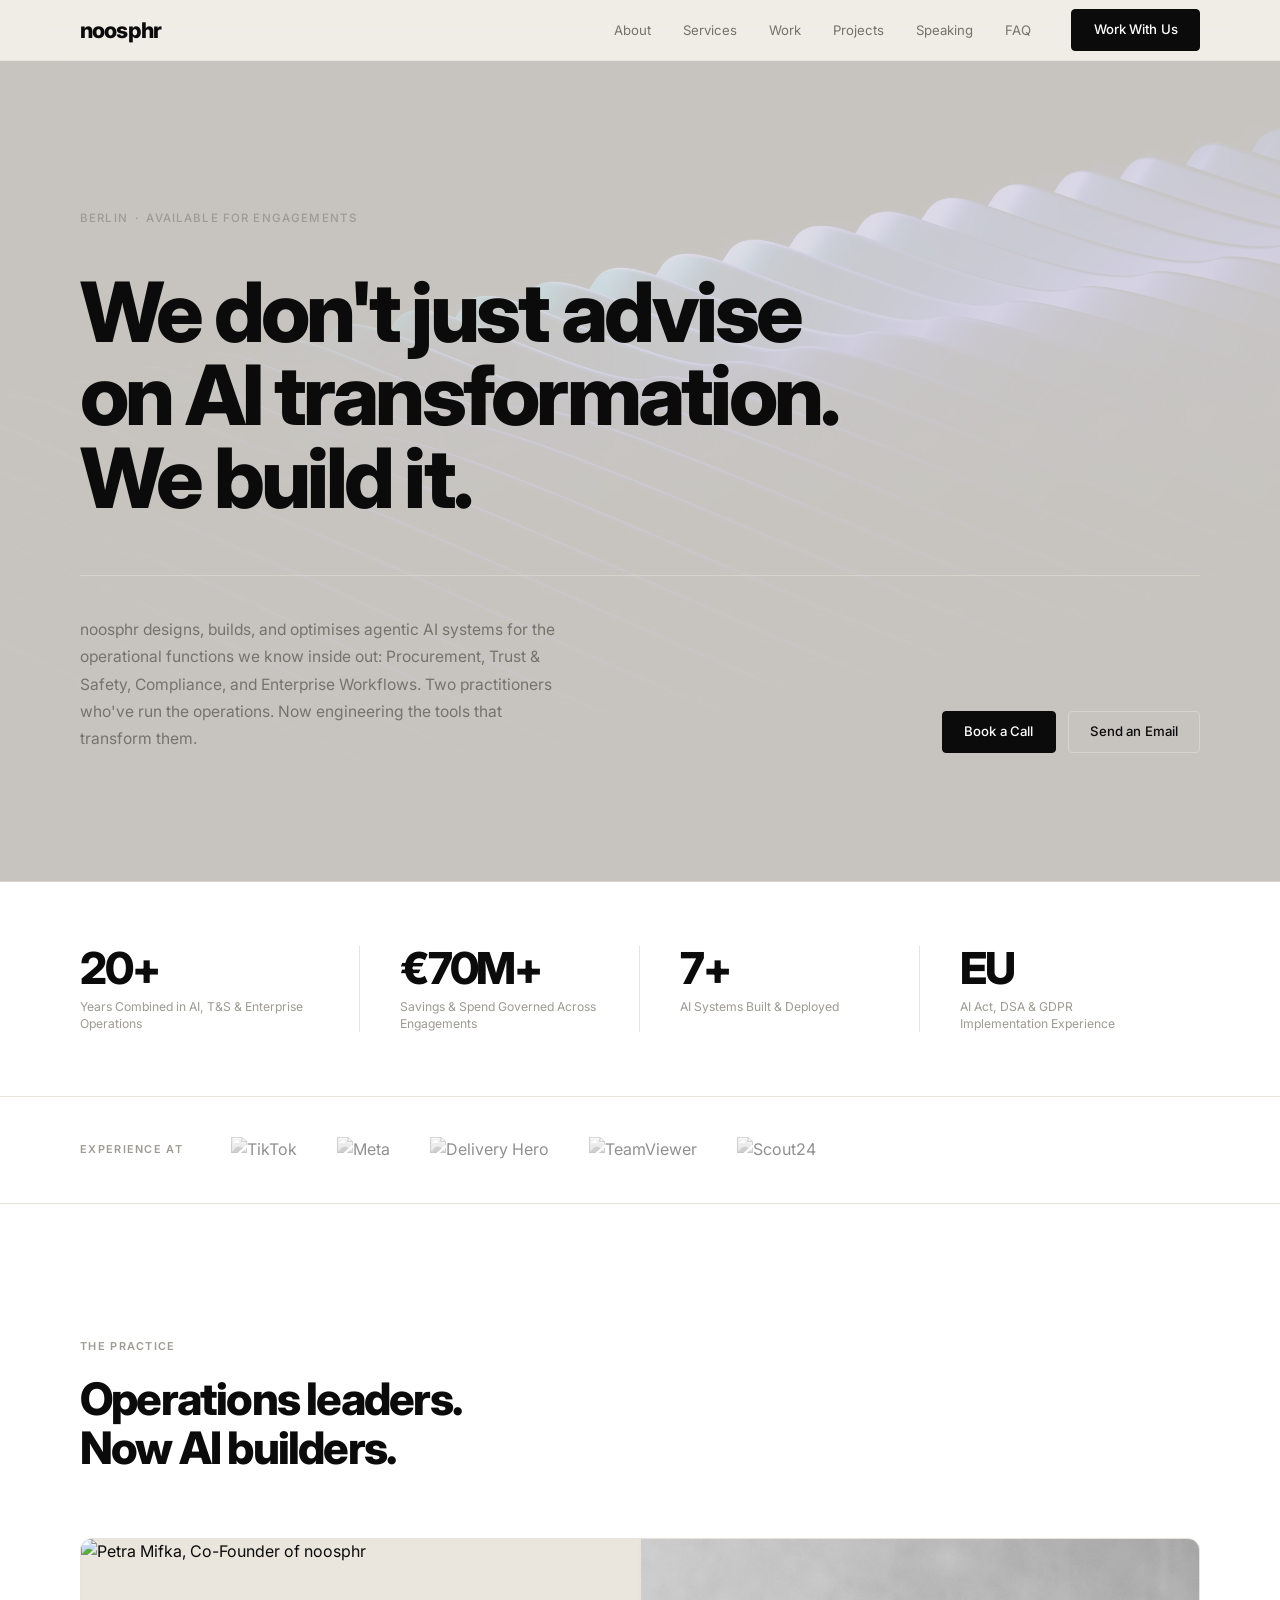
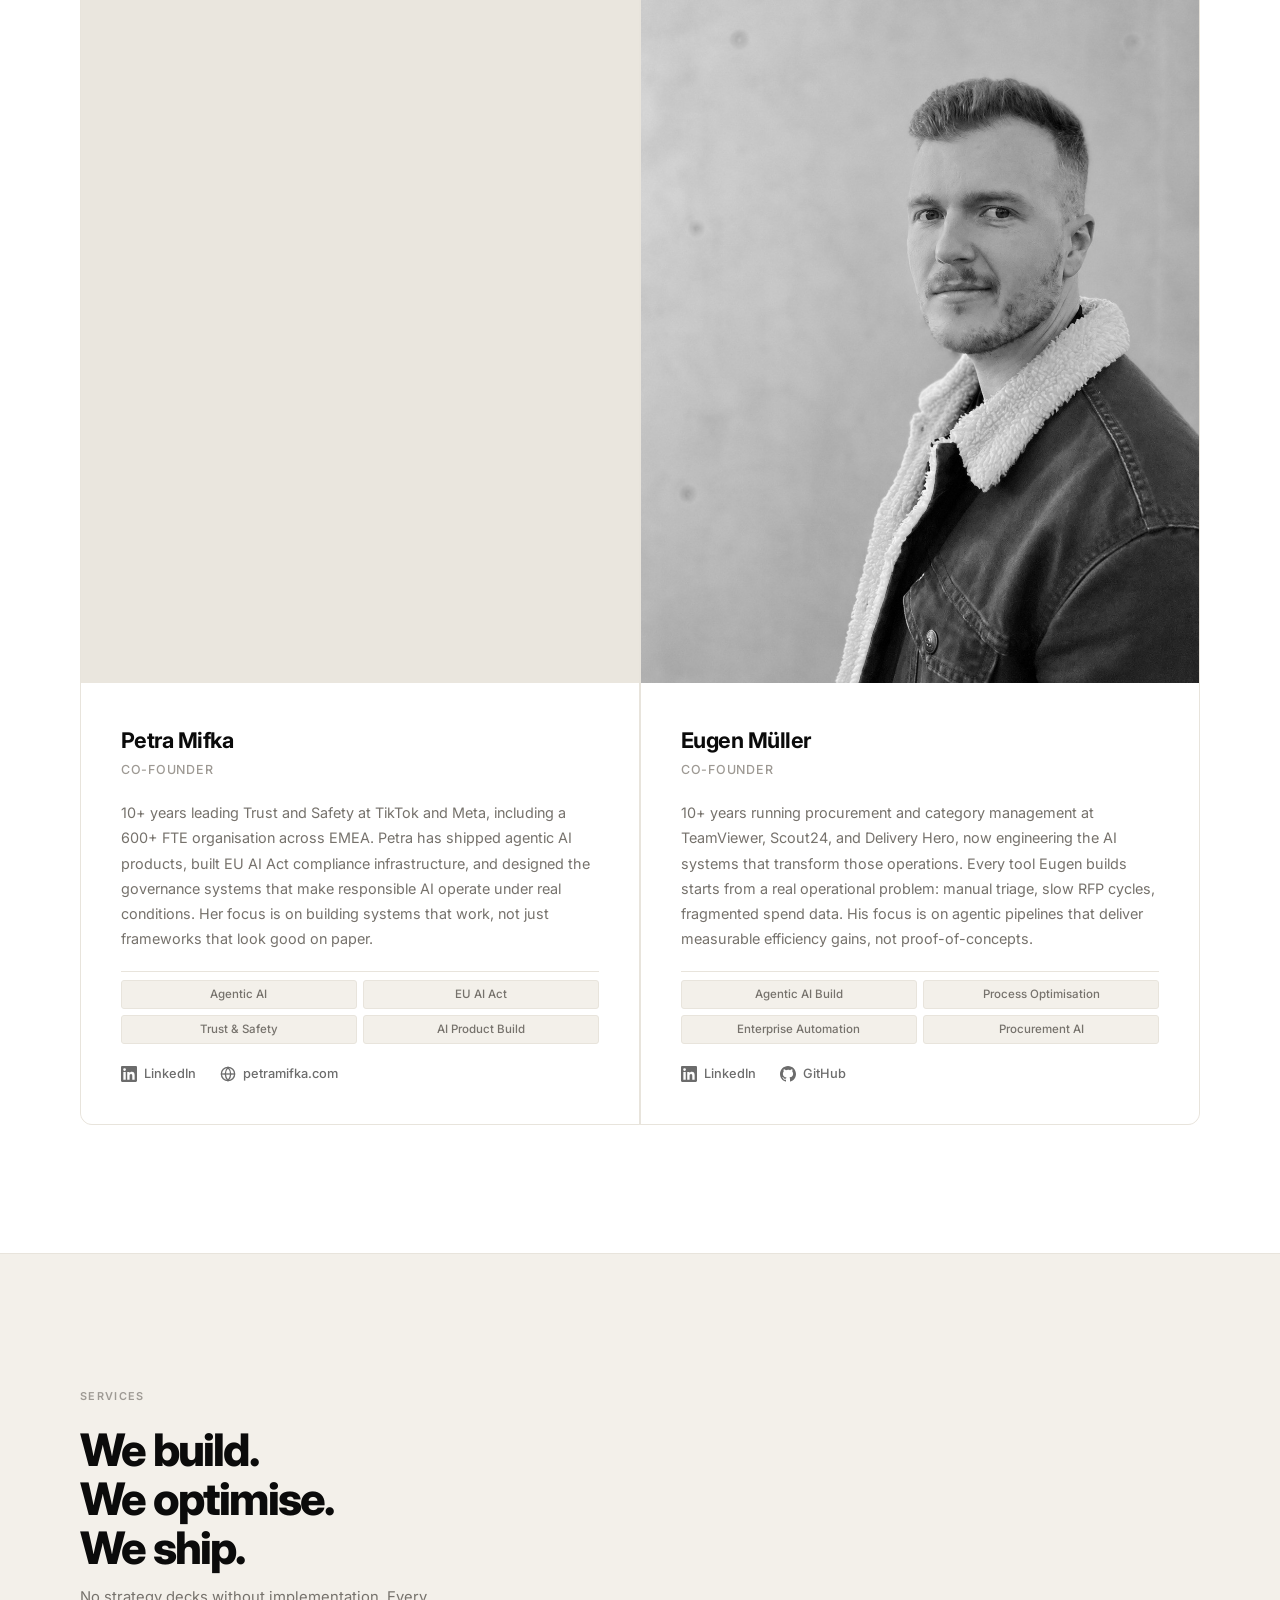
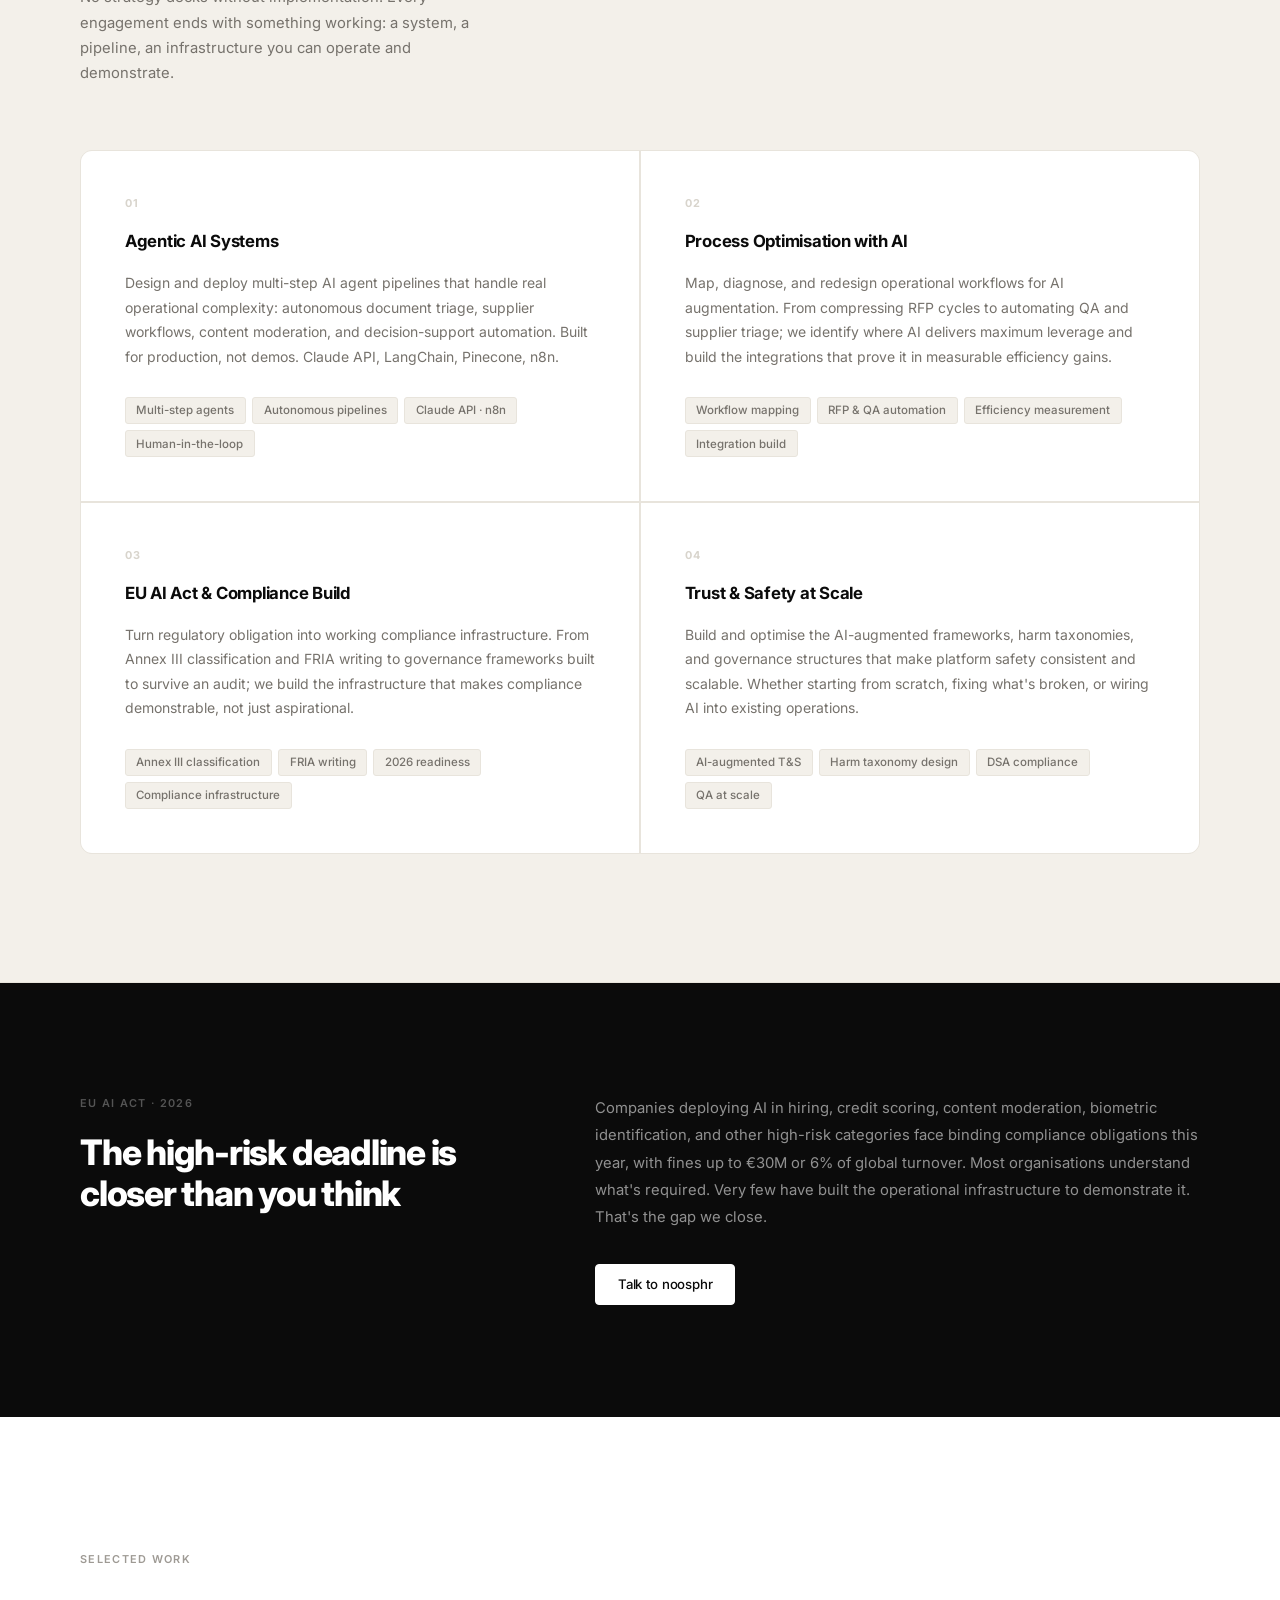
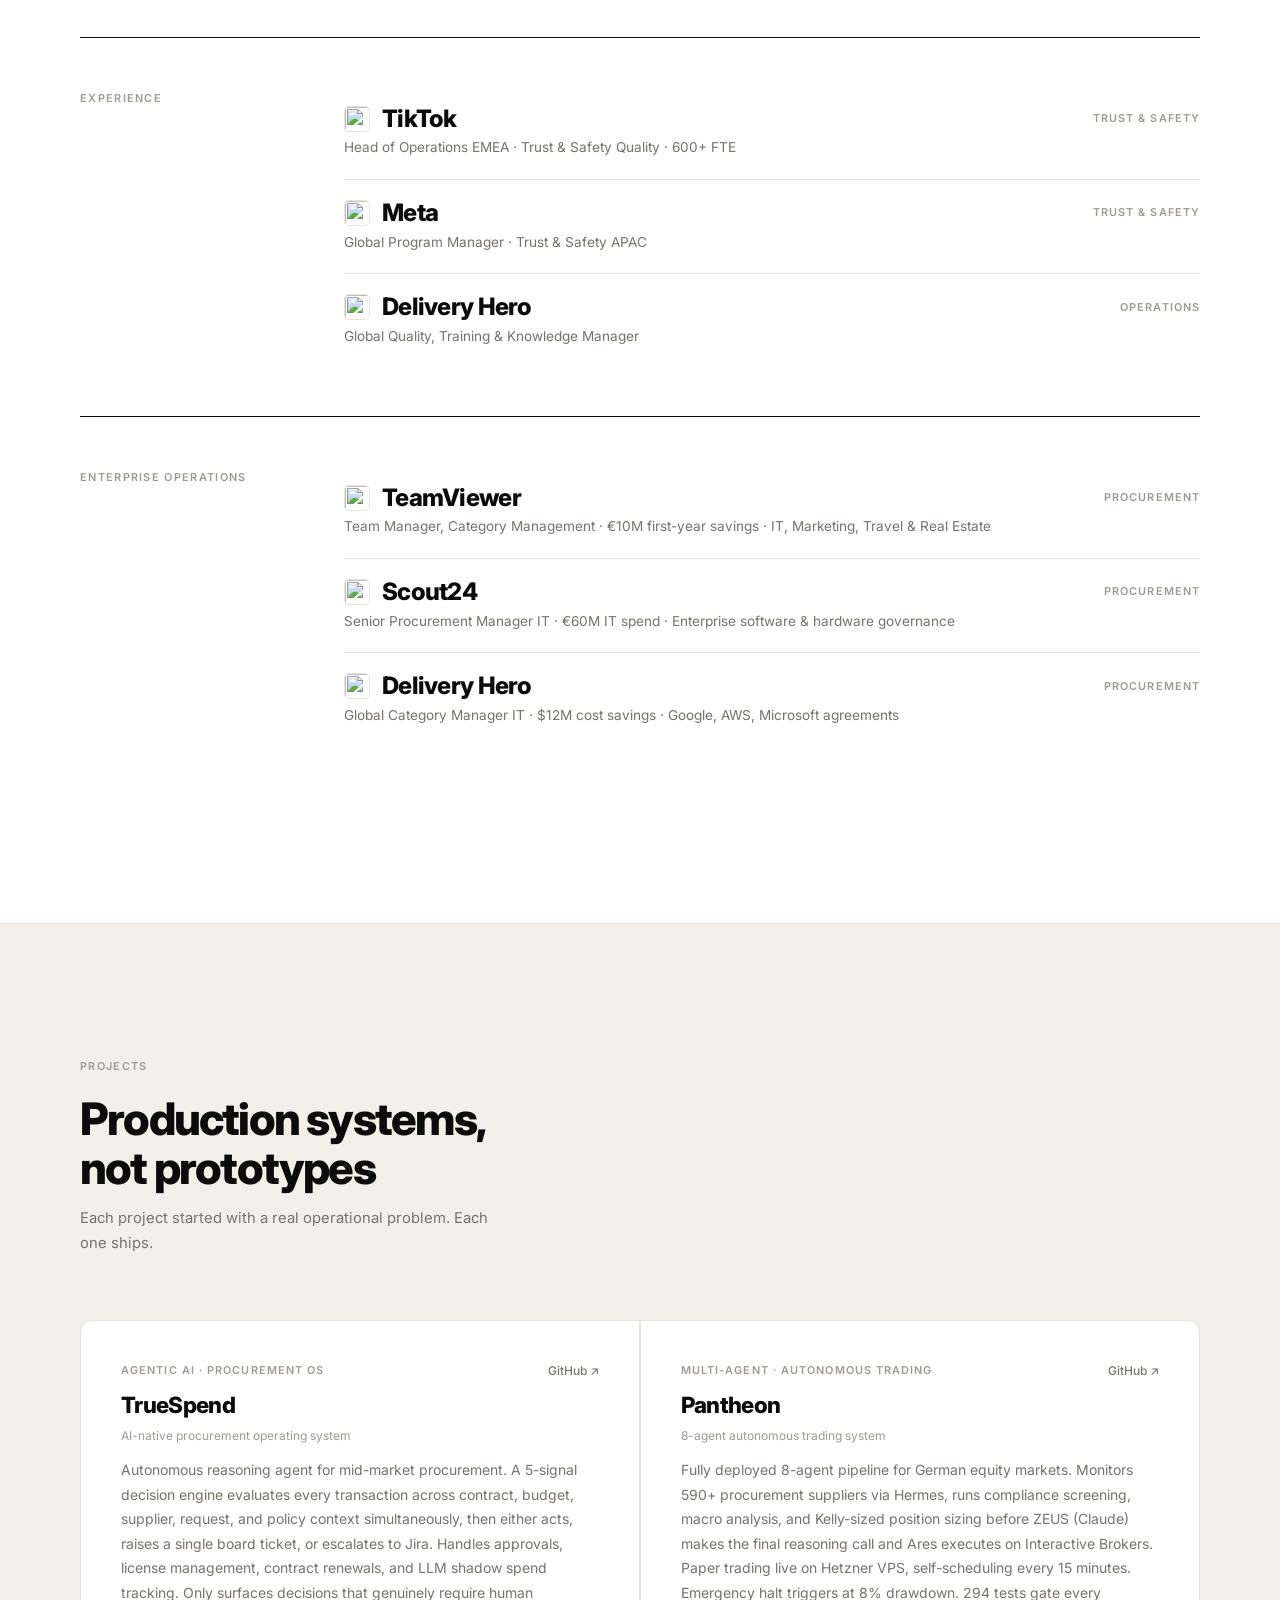
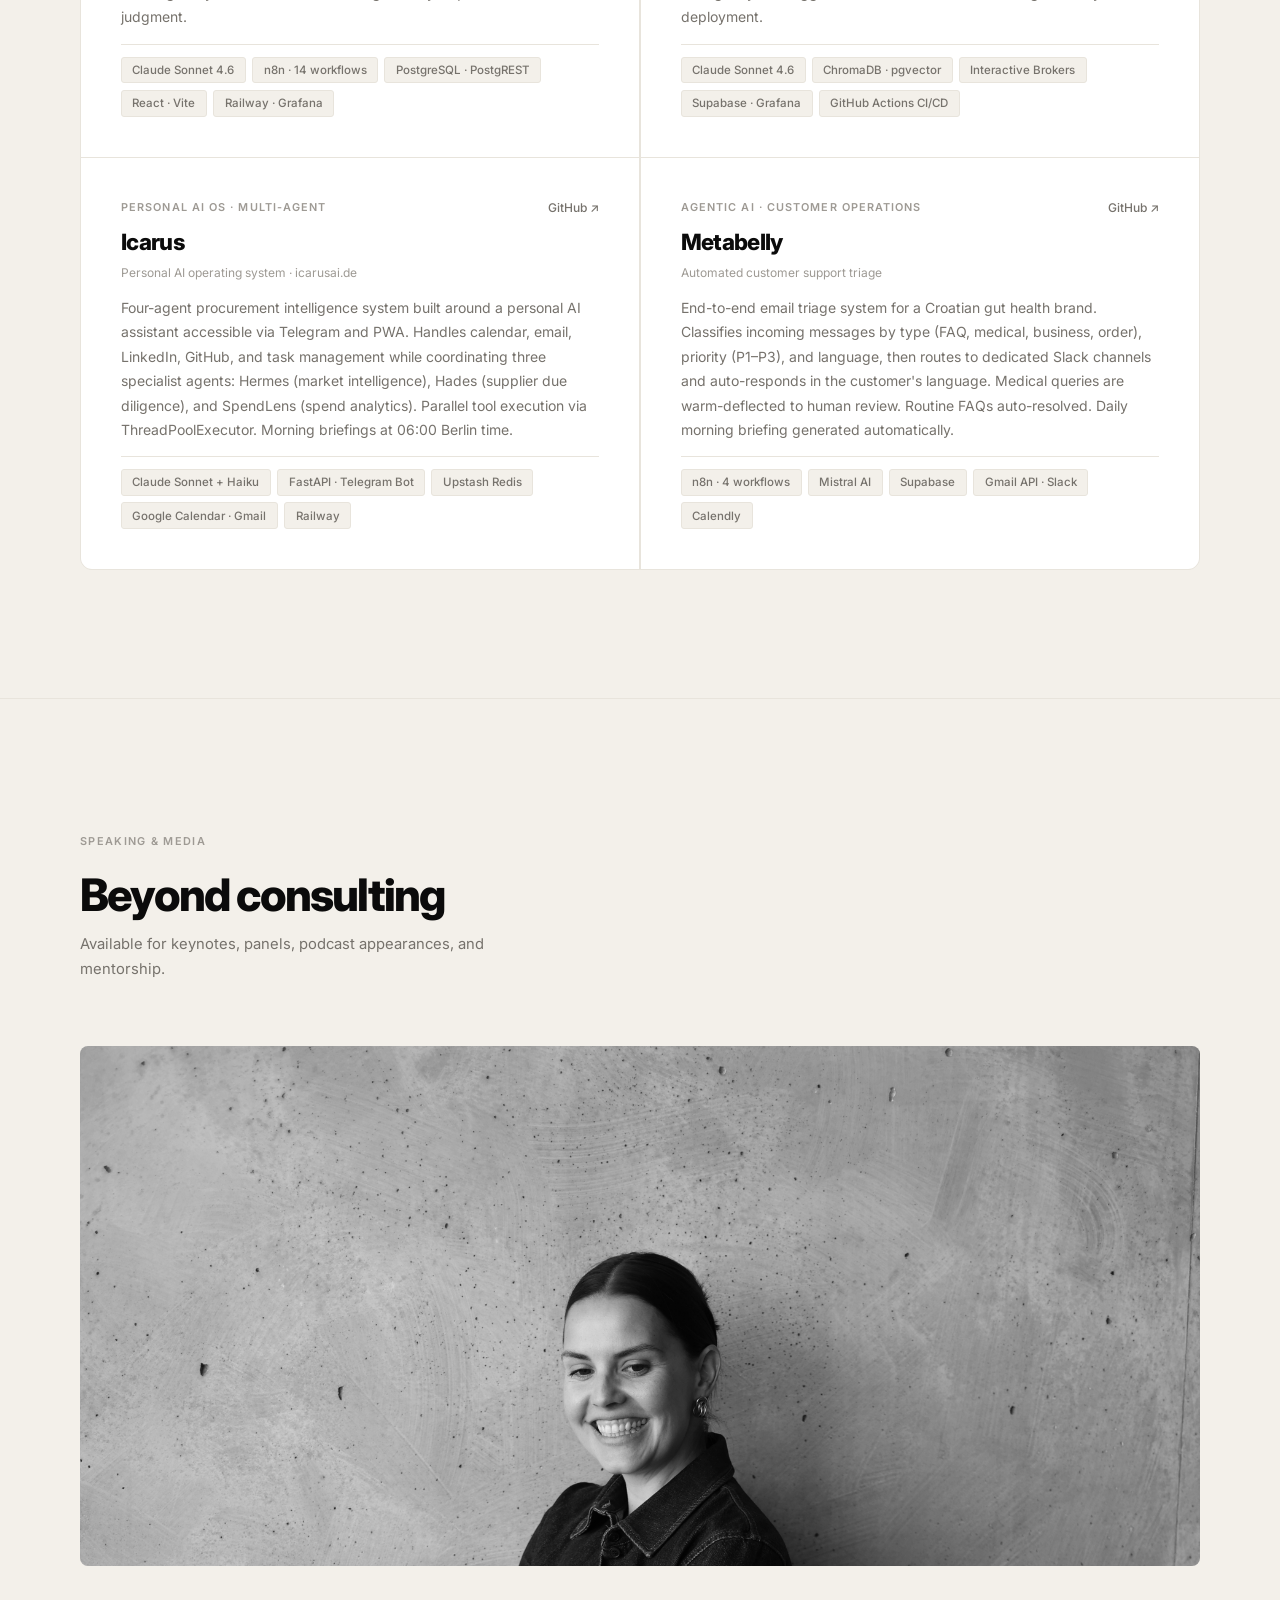
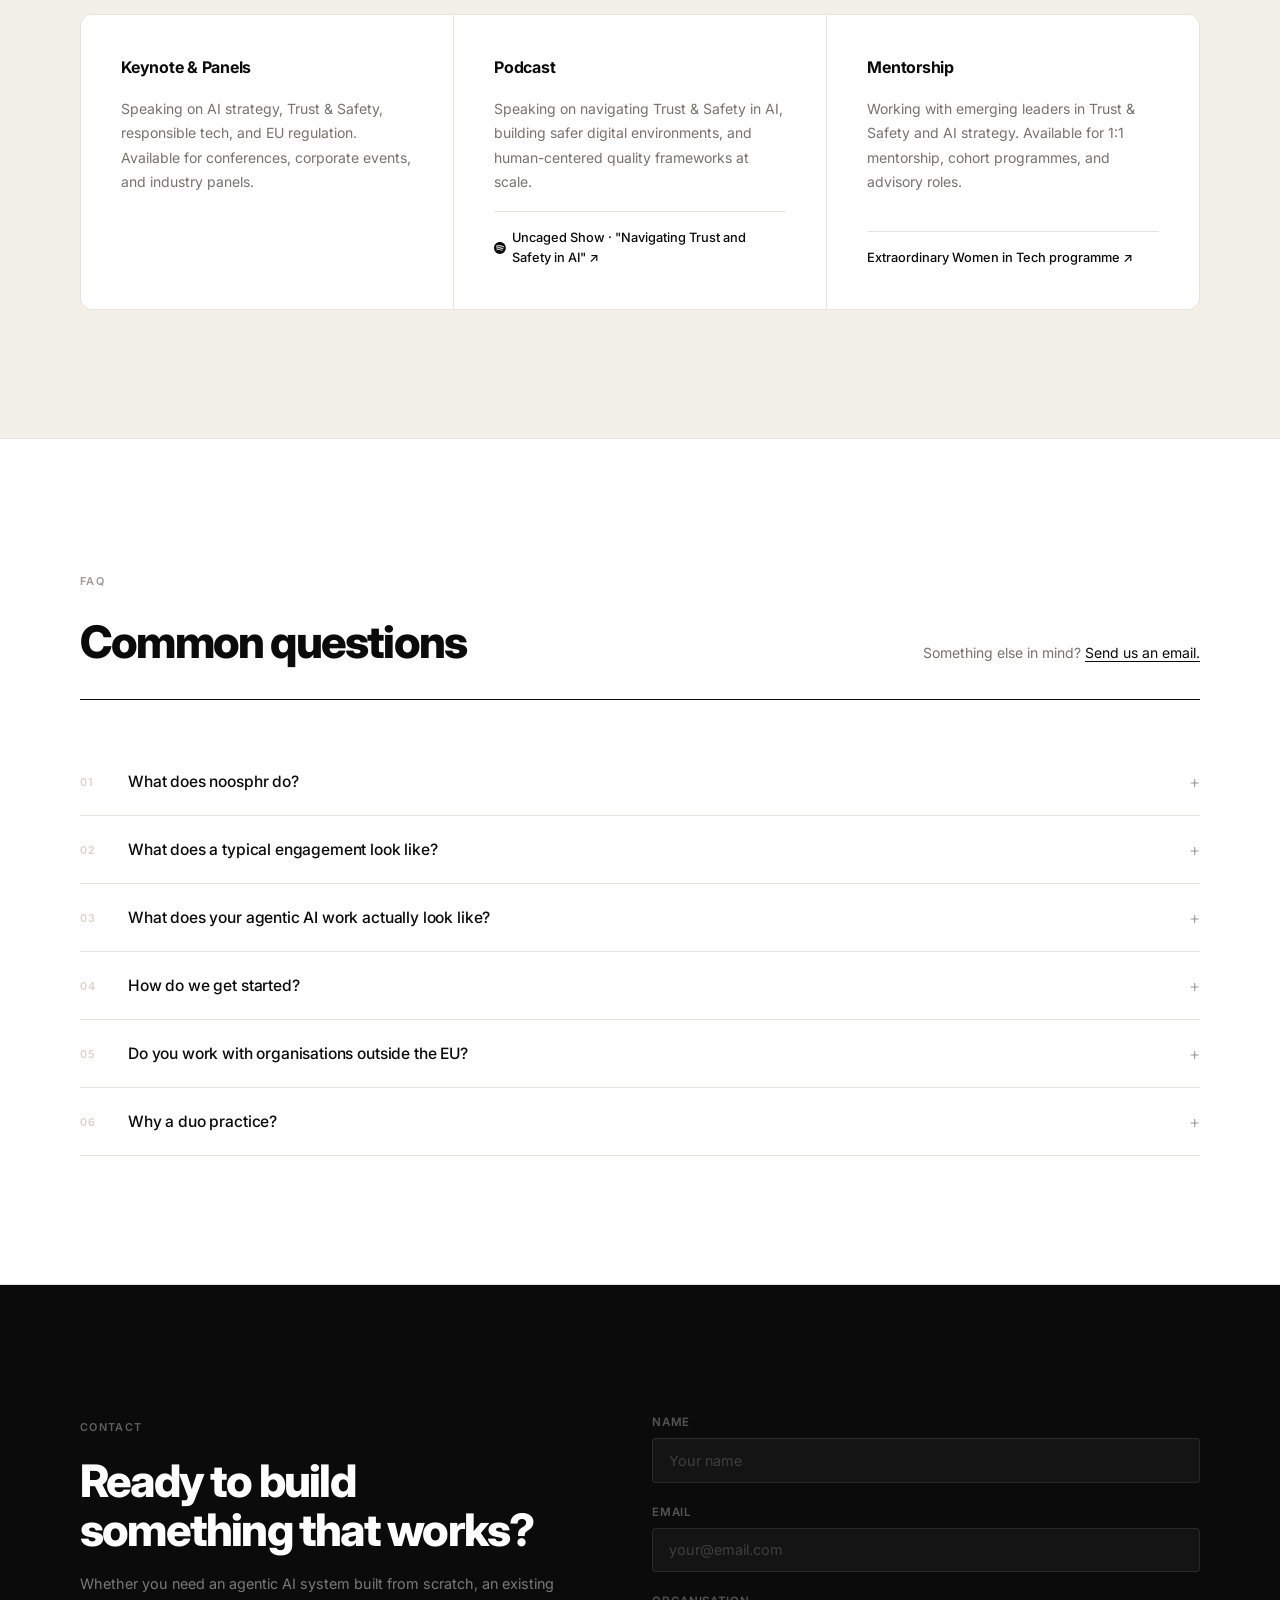
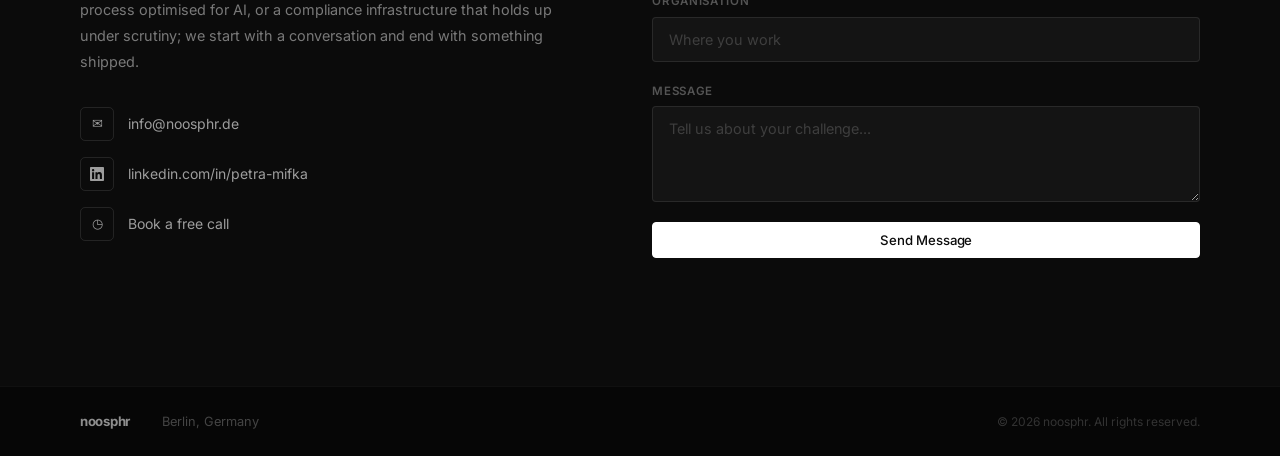
==== index.html @ 229dc57e "Add thank-you page and fix form redirect after submission Co-Authored-By: Claude Sonnet 4.6 <noreply" ====
<!DOCTYPE html>
<html lang="en">
<head>
  <meta charset="UTF-8" />
  <meta name="viewport" content="width=device-width, initial-scale=1.0" />
  <title>noosphr | Agentic AI Systems, EU AI Act Compliance & Trust and Safety</title>
  <meta name="description" content="noosphr is a Berlin-based AI consultancy founded by Petra Mifka and Eugen Müller. We build agentic AI systems, EU AI Act compliance infrastructure, and Trust & Safety frameworks for enterprise teams across Europe." />
  <meta name="author" content="Petra Mifka, Eugen Müller" />
  <meta name="keywords" content="agentic AI consultancy Berlin, EU AI Act compliance, Trust and Safety AI, procurement automation, agentic AI systems build, responsible AI, enterprise AI consultancy" />
  <meta name="robots" content="index, follow" />
  <link rel="canonical" href="https://noosphr.de/" />

  <!-- Open Graph -->
  <meta property="og:type" content="website" />
  <meta property="og:url" content="https://noosphr.de/" />
  <meta property="og:title" content="noosphr | Agentic AI Systems & EU AI Act Compliance" />
  <meta property="og:description" content="Berlin-based AI consultancy building agentic systems, EU AI Act compliance infrastructure, and Trust & Safety frameworks. Two practitioners who've run the operations, now engineering the tools." />
  <meta property="og:image" content="https://noosphr.de/petra.jpg" />
  <meta property="og:image:width" content="1200" />
  <meta property="og:image:height" content="630" />
  <meta property="og:site_name" content="noosphr" />
  <meta property="og:locale" content="en_GB" />

  <!-- Twitter Card -->
  <meta name="twitter:card" content="summary_large_image" />
  <meta name="twitter:title" content="noosphr | Agentic AI Systems & EU AI Act Compliance" />
  <meta name="twitter:description" content="Berlin-based AI consultancy building agentic systems, EU AI Act compliance infrastructure, and Trust & Safety frameworks." />
  <meta name="twitter:image" content="https://noosphr.de/petra.jpg" />

  <!-- Performance -->
  <link rel="preload" href="hero-bg.jpg" as="image" />
  <link rel="preconnect" href="https://fonts.googleapis.com" />
  <link rel="preconnect" href="https://fonts.gstatic.com" crossorigin />
  <link href="https://fonts.googleapis.com/css2?family=Inter:ital,opsz,wght@0,14..32,300;0,14..32,400;0,14..32,500;0,14..32,600;0,14..32,700;0,14..32,800;1,14..32,400&display=swap" rel="stylesheet" />
  <link rel="stylesheet" href="styles.css" />

  <!-- Structured Data -->
  <script type="application/ld+json">
  {
    "@context": "https://schema.org",
    "@graph": [
      {
        "@type": "Organization",
        "@id": "https://noosphr.de/#organization",
        "name": "noosphr",
        "url": "https://noosphr.de",
        "email": "info@noosphr.de",
        "description": "noosphr is a Berlin-based two-practitioner AI consultancy. We design, build, and optimise agentic AI systems for Procurement, Trust and Safety, Compliance, and Enterprise Workflows.",
        "address": {
          "@type": "PostalAddress",
          "addressLocality": "Berlin",
          "addressCountry": "DE"
        },
        "areaServed": "Europe",
        "knowsAbout": ["Agentic AI Systems", "EU AI Act Compliance", "Trust and Safety", "Procurement Automation", "Enterprise AI", "Process Optimisation"],
        "founder": [
          {
            "@type": "Person",
            "@id": "https://noosphr.de/#petra-mifka",
            "name": "Petra Mifka",
            "jobTitle": "Co-Founder",
            "url": "https://petramifka.com",
            "sameAs": "https://www.linkedin.com/in/petra-mifka",
            "description": "10+ years leading Trust and Safety at TikTok and Meta across EMEA. Expert in EU AI Act compliance, agentic AI products, and responsible AI governance."
          },
          {
            "@type": "Person",
            "@id": "https://noosphr.de/#eugen-mueller",
            "name": "Eugen Mueller",
            "jobTitle": "Co-Founder",
            "sameAs": ["https://www.linkedin.com/in/eugen-mueller", "https://github.com/eugnmueller-87"],
            "description": "10+ years in procurement and enterprise operations at TeamViewer, Scout24, and Delivery Hero. Expert in agentic AI build, process optimisation, and enterprise automation."
          }
        ]
      },
      {
        "@type": "FAQPage",
        "@id": "https://noosphr.de/#faq",
        "mainEntity": [
          {
            "@type": "Question",
            "name": "What does noosphr do?",
            "acceptedAnswer": {
              "@type": "Answer",
              "text": "noosphr designs, builds, and optimises agentic AI systems and the operational infrastructure around them. Our focus is on Procurement, Trust and Safety, and Compliance, shipping things that work under real conditions, not just in demos. We work with organisations across Europe and globally, from focused build sprints to multi-month delivery programmes."
            }
          },
          {
            "@type": "Question",
            "name": "What does a typical noosphr engagement look like?",
            "acceptedAnswer": {
              "@type": "Answer",
              "text": "Engagements range from focused advisory (a few days) to multi-month delivery projects. We work hands-on, not just strategy decks. Every engagement starts with a clear scope, defined deliverables, and regular checkpoints to ensure alignment on outcomes."
            }
          },
          {
            "@type": "Question",
            "name": "What does noosphr's agentic AI work look like in practice?",
            "acceptedAnswer": {
              "@type": "Answer",
              "text": "We design multi-step AI pipelines that can reason, retrieve, and execute across complex operational tasks with minimal human intervention. A typical build combines a reasoning model (Claude API) with retrieval (Pinecone or a vector store), workflow orchestration (n8n or LangChain), and human-in-the-loop checkpoints. We instrument everything so you can see what the agent is doing, where it is uncertain, and where it is saving time."
            }
          },
          {
            "@type": "Question",
            "name": "How do we get started with noosphr?",
            "acceptedAnswer": {
              "@type": "Answer",
              "text": "Book a short discovery call directly via Calendly, or send an email to info@noosphr.de. We will talk through your current challenges and where AI can deliver the most leverage, then follow up with a scoped proposal. Most engagements start with a focused diagnostic sprint before moving into build."
            }
          },
          {
            "@type": "Question",
            "name": "Does noosphr work with organisations outside the EU?",
            "acceptedAnswer": {
              "@type": "Answer",
              "text": "Yes. We work with organisations globally, though our recent focus has been on EU regulatory frameworks including the AI Act, DSA, and GDPR-aligned safety, and on enterprise operations teams across Europe."
            }
          },
          {
            "@type": "Question",
            "name": "Why is noosphr a duo practice?",
            "acceptedAnswer": {
              "@type": "Answer",
              "text": "Because the best agentic AI systems are built by people who have run the operations they are automating. Petra spent 10+ years leading Trust and Safety at TikTok and Meta. Eugen spent 10+ years running procurement and enterprise operations at TeamViewer, Scout24, and Delivery Hero. We are operators who became engineers."
            }
          }
        ]
      }
    ]
  }
  </script>
</head>
<body>

  <!-- NAV -->
  <nav id="nav" aria-label="Main navigation">
    <div class="nav-inner">
      <a href="#" class="nav-logo">noosphr</a>
      <ul class="nav-links">
        <li><a href="#about">About</a></li>
        <li><a href="#services">Services</a></li>
        <li><a href="#work">Work</a></li>
        <li><a href="#projects">Projects</a></li>
        <li><a href="#speaking">Speaking</a></li>
        <li><a href="#faq">FAQ</a></li>
      </ul>
      <a href="#contact" class="btn btn-dark">Work With Us</a>
      <button class="nav-toggle" aria-label="Toggle menu" aria-expanded="false">
        <span></span><span></span><span></span>
      </button>
    </div>
    <div class="nav-mobile">
      <a href="#about">About</a>
      <a href="#services">Services</a>
      <a href="#work">Work</a>
      <a href="#projects">Projects</a>
      <a href="#speaking">Speaking</a>
      <a href="#faq">FAQ</a>
      <a href="#contact" class="btn btn-dark">Work With Us</a>
    </div>
  </nav>

  <!-- HERO -->
  <section id="hero" aria-label="Introduction">
    <div class="hero-bg" aria-hidden="true">
      <img src="hero-bg.jpg" alt="" />
    </div>
    <div class="container">
      <div class="hero-meta">
        <span class="hero-location">Berlin&ensp;·&ensp;Available for Engagements</span>
      </div>
      <h1>We don't just advise<br>on AI transformation.<br>We build it.</h1>
      <div class="hero-bottom">
        <p class="hero-sub">noosphr designs, builds, and optimises agentic AI systems for the operational functions we know inside out: Procurement, Trust &amp; Safety, Compliance, and Enterprise Workflows. Two practitioners who've run the operations. Now engineering the tools that transform them.</p>
        <div class="hero-actions">
          <a href="https://calendly.com/mifkapetra/30min" target="_blank" rel="noopener" class="btn btn-dark">Book a Call</a>
          <a href="mailto:info@noosphr.de" class="btn btn-outline">Send an Email</a>
        </div>
      </div>
    </div>
  </section>

  <!-- STATS -->
  <section id="stats" aria-label="Key statistics">
    <div class="container">
      <div class="stats-grid">
        <div class="stat">
          <span class="stat-number">20+</span>
          <span class="stat-label">Years Combined in AI, T&amp;S &amp; Enterprise Operations</span>
        </div>
        <div class="stat">
          <span class="stat-number">€70M+</span>
          <span class="stat-label">Savings &amp; Spend Governed Across Engagements</span>
        </div>
        <div class="stat">
          <span class="stat-number">7+</span>
          <span class="stat-label">AI Systems Built &amp; Deployed</span>
        </div>
        <div class="stat">
          <span class="stat-number">EU</span>
          <span class="stat-label">AI Act, DSA &amp; GDPR Implementation Experience</span>
        </div>
      </div>
    </div>
  </section>

  <!-- LOGO STRIP -->
  <section id="logos" aria-label="Experience at">
    <div class="container">
      <div class="logos-inner">
        <span class="logos-label">Experience at</span>
        <div class="logos-row">
          <img src="https://www.google.com/s2/favicons?sz=128&domain=tiktok.com" alt="TikTok" class="logo-img" />
          <img src="https://www.google.com/s2/favicons?sz=128&domain=meta.com" alt="Meta" class="logo-img" />
          <img src="https://www.google.com/s2/favicons?sz=128&domain=deliveryhero.com" alt="Delivery Hero" class="logo-img" />
          <img src="https://www.google.com/s2/favicons?sz=128&domain=teamviewer.com" alt="TeamViewer" class="logo-img" />
          <img src="https://www.google.com/s2/favicons?sz=128&domain=scout24.com" alt="Scout24" class="logo-img" />
        </div>
      </div>
    </div>
  </section>

  <!-- ABOUT: THE PRACTICE -->
  <section id="about">
    <div class="container">
      <div class="about-header">
        <span class="section-tag">The Practice</span>
        <h2>Operations leaders.<br>Now AI builders.</h2>
      </div>
      <div class="founders-grid">

        <!-- Petra -->
        <div class="founder-card">
          <div class="founder-photo">
            <img src="petra.jpg" alt="Petra Mifka, Co-Founder of noosphr" loading="lazy" decoding="async" />
          </div>
          <div class="founder-body">
            <div class="founder-title">
              <span class="founder-name">Petra Mifka</span>
              <span class="founder-role">Co-Founder</span>
            </div>
            <p class="founder-bio">10+ years leading Trust and Safety at TikTok and Meta, including a 600+ FTE organisation across EMEA. Petra has shipped agentic AI products, built EU AI Act compliance infrastructure, and designed the governance systems that make responsible AI operate under real conditions. Her focus is on building systems that work, not just frameworks that look good on paper.</p>
            <ul class="founder-tags">
              <li>Agentic AI</li>
              <li>EU AI Act</li>
              <li>Trust &amp; Safety</li>
              <li>AI Product Build</li>
            </ul>
            <div class="founder-links">
              <a href="https://www.linkedin.com/in/petra-mifka" target="_blank" rel="noopener" class="social-icon-link" aria-label="Petra Mifka on LinkedIn">
                <svg viewBox="0 0 24 24" fill="currentColor" width="16" height="16" aria-hidden="true"><path d="M20.447 20.452h-3.554v-5.569c0-1.328-.027-3.037-1.852-3.037-1.853 0-2.136 1.445-2.136 2.939v5.667H9.351V9h3.414v1.561h.046c.477-.9 1.637-1.85 3.37-1.85 3.601 0 4.267 2.37 4.267 5.455v6.286zM5.337 7.433a2.062 2.062 0 0 1-2.063-2.065 2.064 2.064 0 1 1 2.063 2.065zm1.782 13.019H3.555V9h3.564v11.452zM22.225 0H1.771C.792 0 0 .774 0 1.729v20.542C0 23.227.792 24 1.771 24h20.451C23.2 24 24 23.227 24 22.271V1.729C24 .774 23.2 0 22.222 0h.003z"/></svg>
                <span>LinkedIn</span>
              </a>
              <a href="https://petramifka.com" target="_blank" rel="noopener" class="social-icon-link" aria-label="Petra Mifka's website">
                <svg viewBox="0 0 24 24" fill="none" stroke="currentColor" stroke-width="2" width="16" height="16" aria-hidden="true"><circle cx="12" cy="12" r="10"/><line x1="2" y1="12" x2="22" y2="12"/><path d="M12 2a15.3 15.3 0 0 1 4 10 15.3 15.3 0 0 1-4 10 15.3 15.3 0 0 1-4-10 15.3 15.3 0 0 1 4-10z"/></svg>
                <span>petramifka.com</span>
              </a>
            </div>
          </div>
        </div>

        <!-- Eugen Müller -->
        <div class="founder-card">
          <div class="founder-photo">
            <img src="eugen.jpg" alt="Eugen Müller, Co-Founder of noosphr" loading="lazy" decoding="async" />
          </div>
          <div class="founder-body">
            <div class="founder-title">
              <span class="founder-name">Eugen Müller</span>
              <span class="founder-role">Co-Founder</span>
            </div>
            <p class="founder-bio">10+ years running procurement and category management at TeamViewer, Scout24, and Delivery Hero, now engineering the AI systems that transform those operations. Every tool Eugen builds starts from a real operational problem: manual triage, slow RFP cycles, fragmented spend data. His focus is on agentic pipelines that deliver measurable efficiency gains, not proof-of-concepts.</p>
            <ul class="founder-tags">
              <li>Agentic AI Build</li>
              <li>Process Optimisation</li>
              <li>Enterprise Automation</li>
              <li>Procurement AI</li>
            </ul>
            <div class="founder-links">
              <a href="https://www.linkedin.com/in/eugen-mueller" target="_blank" rel="noopener" class="social-icon-link" aria-label="Eugen Müller on LinkedIn">
                <svg viewBox="0 0 24 24" fill="currentColor" width="16" height="16" aria-hidden="true"><path d="M20.447 20.452h-3.554v-5.569c0-1.328-.027-3.037-1.852-3.037-1.853 0-2.136 1.445-2.136 2.939v5.667H9.351V9h3.414v1.561h.046c.477-.9 1.637-1.85 3.37-1.85 3.601 0 4.267 2.37 4.267 5.455v6.286zM5.337 7.433a2.062 2.062 0 0 1-2.063-2.065 2.064 2.064 0 1 1 2.063 2.065zm1.782 13.019H3.555V9h3.564v11.452zM22.225 0H1.771C.792 0 0 .774 0 1.729v20.542C0 23.227.792 24 1.771 24h20.451C23.2 24 24 23.227 24 22.271V1.729C24 .774 23.2 0 22.222 0h.003z"/></svg>
                <span>LinkedIn</span>
              </a>
              <a href="https://github.com/eugnmueller-87" target="_blank" rel="noopener" class="social-icon-link" aria-label="Eugen Müller on GitHub">
                <svg viewBox="0 0 24 24" fill="currentColor" width="16" height="16" aria-hidden="true"><path d="M12 0C5.374 0 0 5.373 0 12c0 5.302 3.438 9.8 8.207 11.387.599.111.793-.261.793-.577v-2.234c-3.338.726-4.033-1.416-4.033-1.416-.546-1.387-1.333-1.756-1.333-1.756-1.089-.745.083-.729.083-.729 1.205.084 1.839 1.237 1.839 1.237 1.07 1.834 2.807 1.304 3.492.997.107-.775.418-1.305.762-1.604-2.665-.305-5.467-1.334-5.467-5.931 0-1.311.469-2.381 1.236-3.221-.124-.303-.535-1.524.117-3.176 0 0 1.008-.322 3.301 1.23A11.509 11.509 0 0 1 12 5.803c1.02.005 2.047.138 3.006.404 2.291-1.552 3.297-1.23 3.297-1.23.653 1.653.242 2.874.118 3.176.77.84 1.235 1.911 1.235 3.221 0 4.609-2.807 5.624-5.479 5.921.43.372.823 1.102.823 2.222v3.293c0 .319.192.694.801.576C20.566 21.797 24 17.3 24 12c0-6.627-5.373-12-12-12z"/></svg>
                <span>GitHub</span>
              </a>
            </div>
          </div>
        </div>

      </div>
    </div>
  </section>

  <!-- SERVICES -->
  <section id="services">
    <div class="container">
      <div class="section-header">
        <span class="section-tag">Services</span>
        <h2>We build.<br>We optimise.<br>We ship.</h2>
        <p class="section-sub">No strategy decks without implementation. Every engagement ends with something working: a system, a pipeline, an infrastructure you can operate and demonstrate.</p>
      </div>
      <div class="services-grid">
        <div class="service-card">
          <span class="service-num">01</span>
          <h3>Agentic AI Systems</h3>
          <p>Design and deploy multi-step AI agent pipelines that handle real operational complexity: autonomous document triage, supplier workflows, content moderation, and decision-support automation. Built for production, not demos. Claude API, LangChain, Pinecone, n8n.</p>
          <ul class="service-tags">
            <li>Multi-step agents</li>
            <li>Autonomous pipelines</li>
            <li>Claude API · n8n</li>
            <li>Human-in-the-loop</li>
          </ul>
        </div>
        <div class="service-card">
          <span class="service-num">02</span>
          <h3>Process Optimisation with AI</h3>
          <p>Map, diagnose, and redesign operational workflows for AI augmentation. From compressing RFP cycles to automating QA and supplier triage; we identify where AI delivers maximum leverage and build the integrations that prove it in measurable efficiency gains.</p>
          <ul class="service-tags">
            <li>Workflow mapping</li>
            <li>RFP &amp; QA automation</li>
            <li>Efficiency measurement</li>
            <li>Integration build</li>
          </ul>
        </div>
        <div class="service-card">
          <span class="service-num">03</span>
          <h3>EU AI Act &amp; Compliance Build</h3>
          <p>Turn regulatory obligation into working compliance infrastructure. From Annex III classification and FRIA writing to governance frameworks built to survive an audit; we build the infrastructure that makes compliance demonstrable, not just aspirational.</p>
          <ul class="service-tags">
            <li>Annex III classification</li>
            <li>FRIA writing</li>
            <li>2026 readiness</li>
            <li>Compliance infrastructure</li>
          </ul>
        </div>
        <div class="service-card">
          <span class="service-num">04</span>
          <h3>Trust &amp; Safety at Scale</h3>
          <p>Build and optimise the AI-augmented frameworks, harm taxonomies, and governance structures that make platform safety consistent and scalable. Whether starting from scratch, fixing what's broken, or wiring AI into existing operations.</p>
          <ul class="service-tags">
            <li>AI-augmented T&amp;S</li>
            <li>Harm taxonomy design</li>
            <li>DSA compliance</li>
            <li>QA at scale</li>
          </ul>
        </div>
      </div>
    </div>
  </section>

  <!-- DEADLINE BANNER -->
  <section id="deadline">
    <div class="container">
      <div class="deadline-inner">
        <div class="deadline-left">
          <span class="deadline-label">EU AI Act · 2026</span>
          <h2>The high-risk deadline is closer than you think</h2>
        </div>
        <div class="deadline-right">
          <p>Companies deploying AI in hiring, credit scoring, content moderation, biometric identification, and other high-risk categories face binding compliance obligations this year, with fines up to €30M or 6% of global turnover. Most organisations understand what's required. Very few have built the operational infrastructure to demonstrate it. That's the gap we close.</p>
          <a href="#contact" class="btn btn-light">Talk to noosphr</a>
        </div>
      </div>
    </div>
  </section>

  <!-- WORK / ENGAGEMENTS -->
  <section id="work">
    <div class="container">
      <div class="engagements-header">
        <span class="section-tag">Selected Work</span>
      </div>

      <div class="eng-group">
        <div class="eng-group-label">Experience</div>
        <div class="eng-list">
          <div class="eng-item">
            <div class="eng-item-main">
              <div class="eng-company">
                <img class="eng-logo" src="https://www.google.com/s2/favicons?sz=128&domain=tiktok.com" alt="" loading="lazy" />
                <span class="eng-name">TikTok</span>
              </div>
              <span class="eng-tag">Trust &amp; Safety</span>
            </div>
            <span class="eng-role">Head of Operations EMEA · Trust &amp; Safety Quality · 600+ FTE</span>
          </div>
          <div class="eng-item">
            <div class="eng-item-main">
              <div class="eng-company">
                <img class="eng-logo" src="https://www.google.com/s2/favicons?sz=128&domain=meta.com" alt="" loading="lazy" />
                <span class="eng-name">Meta</span>
              </div>
              <span class="eng-tag">Trust &amp; Safety</span>
            </div>
            <span class="eng-role">Global Program Manager · Trust &amp; Safety APAC</span>
          </div>
          <div class="eng-item">
            <div class="eng-item-main">
              <div class="eng-company">
                <img class="eng-logo" src="https://www.google.com/s2/favicons?sz=128&domain=deliveryhero.com" alt="" loading="lazy" />
                <span class="eng-name">Delivery Hero</span>
              </div>
              <span class="eng-tag">Operations</span>
            </div>
            <span class="eng-role">Global Quality, Training &amp; Knowledge Manager</span>
          </div>
        </div>
      </div>

      <div class="eng-group">
        <div class="eng-group-label">Enterprise Operations</div>
        <div class="eng-list">
          <div class="eng-item">
            <div class="eng-item-main">
              <div class="eng-company">
                <img class="eng-logo" src="https://www.google.com/s2/favicons?sz=128&domain=teamviewer.com" alt="" loading="lazy" />
                <span class="eng-name">TeamViewer</span>
              </div>
              <span class="eng-tag">Procurement</span>
            </div>
            <span class="eng-role">Team Manager, Category Management · €10M first-year savings · IT, Marketing, Travel &amp; Real Estate</span>
          </div>
          <div class="eng-item">
            <div class="eng-item-main">
              <div class="eng-company">
                <img class="eng-logo" src="https://www.google.com/s2/favicons?sz=128&domain=scout24.com" alt="" loading="lazy" />
                <span class="eng-name">Scout24</span>
              </div>
              <span class="eng-tag">Procurement</span>
            </div>
            <span class="eng-role">Senior Procurement Manager IT · €60M IT spend · Enterprise software &amp; hardware governance</span>
          </div>
          <div class="eng-item">
            <div class="eng-item-main">
              <div class="eng-company">
                <img class="eng-logo" src="https://www.google.com/s2/favicons?sz=128&domain=deliveryhero.com" alt="" loading="lazy" />
                <span class="eng-name">Delivery Hero</span>
              </div>
              <span class="eng-tag">Procurement</span>
            </div>
            <span class="eng-role">Global Category Manager IT · $12M cost savings · Google, AWS, Microsoft agreements</span>
          </div>
        </div>
      </div>

    </div>
  </section>

  <!-- PROJECTS -->
  <section id="projects">
    <div class="container">
      <div class="section-header">
        <span class="section-tag">Projects</span>
        <h2>Production systems,<br>not prototypes</h2>
        <p class="section-sub">Each project started with a real operational problem. Each one ships.</p>
      </div>
      <div class="projects-grid">

        <div class="project-card">
          <div class="project-meta">
            <span class="project-cat">Agentic AI · Procurement OS</span>
            <a href="https://github.com/eugnmueller-87/TrueSpend" target="_blank" rel="noopener" class="project-gh">GitHub ↗</a>
          </div>
          <h3 class="project-name">TrueSpend</h3>
          <p class="project-sub">AI-native procurement operating system</p>
          <p class="project-desc">Autonomous reasoning agent for mid-market procurement. A 5-signal decision engine evaluates every transaction across contract, budget, supplier, request, and policy context simultaneously, then either acts, raises a single board ticket, or escalates to Jira. Handles approvals, license management, contract renewals, and LLM shadow spend tracking. Only surfaces decisions that genuinely require human judgment.</p>
          <ul class="project-stack">
            <li>Claude Sonnet 4.6</li>
            <li>n8n · 14 workflows</li>
            <li>PostgreSQL · PostgREST</li>
            <li>React · Vite</li>
            <li>Railway · Grafana</li>
          </ul>
        </div>

        <div class="project-card">
          <div class="project-meta">
            <span class="project-cat">Multi-Agent · Autonomous Trading</span>
            <a href="https://github.com/eugnmueller-87/Pantheon" target="_blank" rel="noopener" class="project-gh">GitHub ↗</a>
          </div>
          <h3 class="project-name">Pantheon</h3>
          <p class="project-sub">8-agent autonomous trading system</p>
          <p class="project-desc">Fully deployed 8-agent pipeline for German equity markets. Monitors 590+ procurement suppliers via Hermes, runs compliance screening, macro analysis, and Kelly-sized position sizing before ZEUS (Claude) makes the final reasoning call and Ares executes on Interactive Brokers. Paper trading live on Hetzner VPS, self-scheduling every 15 minutes. Emergency halt triggers at 8% drawdown. 294 tests gate every deployment.</p>
          <ul class="project-stack">
            <li>Claude Sonnet 4.6</li>
            <li>ChromaDB · pgvector</li>
            <li>Interactive Brokers</li>
            <li>Supabase · Grafana</li>
            <li>GitHub Actions CI/CD</li>
          </ul>
        </div>

        <div class="project-card">
          <div class="project-meta">
            <span class="project-cat">Personal AI OS · Multi-Agent</span>
            <a href="https://github.com/eugnmueller-87/Personal-Assistent" target="_blank" rel="noopener" class="project-gh">GitHub ↗</a>
          </div>
          <h3 class="project-name">Icarus</h3>
          <p class="project-sub">Personal AI operating system · icarusai.de</p>
          <p class="project-desc">Four-agent procurement intelligence system built around a personal AI assistant accessible via Telegram and PWA. Handles calendar, email, LinkedIn, GitHub, and task management while coordinating three specialist agents: Hermes (market intelligence), Hades (supplier due diligence), and SpendLens (spend analytics). Parallel tool execution via ThreadPoolExecutor. Morning briefings at 06:00 Berlin time.</p>
          <ul class="project-stack">
            <li>Claude Sonnet + Haiku</li>
            <li>FastAPI · Telegram Bot</li>
            <li>Upstash Redis</li>
            <li>Google Calendar · Gmail</li>
            <li>Railway</li>
          </ul>
        </div>

        <div class="project-card">
          <div class="project-meta">
            <span class="project-cat">Agentic AI · Customer Operations</span>
            <a href="https://github.com/eugnmueller-87/Metabelly" target="_blank" rel="noopener" class="project-gh">GitHub ↗</a>
          </div>
          <h3 class="project-name">Metabelly</h3>
          <p class="project-sub">Automated customer support triage</p>
          <p class="project-desc">End-to-end email triage system for a Croatian gut health brand. Classifies incoming messages by type (FAQ, medical, business, order), priority (P1–P3), and language, then routes to dedicated Slack channels and auto-responds in the customer's language. Medical queries are warm-deflected to human review. Routine FAQs auto-resolved. Daily morning briefing generated automatically.</p>
          <ul class="project-stack">
            <li>n8n · 4 workflows</li>
            <li>Mistral AI</li>
            <li>Supabase</li>
            <li>Gmail API · Slack</li>
            <li>Calendly</li>
          </ul>
        </div>

      </div>
    </div>
  </section>

  <!-- SPEAKING & MEDIA -->
  <section id="speaking">
    <div class="container">
      <div class="section-header">
        <span class="section-tag">Speaking &amp; Media</span>
        <h2>Beyond consulting</h2>
        <p class="section-sub">Available for keynotes, panels, podcast appearances, and mentorship.</p>
      </div>
      <div class="speaking-photo">
        <img src="petra-speaking.jpg" alt="Petra Mifka speaking at a conference" loading="lazy" decoding="async" />
      </div>
      <div class="speaking-grid">
        <div class="speaking-card">
          <h3>Keynote &amp; Panels</h3>
          <p>Speaking on AI strategy, Trust &amp; Safety, responsible tech, and EU regulation. Available for conferences, corporate events, and industry panels.</p>
        </div>
        <div class="speaking-card">
          <h3>Podcast</h3>
          <p>Speaking on navigating Trust &amp; Safety in AI, building safer digital environments, and human-centered quality frameworks at scale.</p>
          <a href="https://open.spotify.com/episode/329Sorg7mLgUVVLqdQzh4t" target="_blank" rel="noopener" class="speaking-link">
            <svg viewBox="0 0 24 24" fill="currentColor" width="14" height="14" aria-hidden="true"><path d="M12 0C5.4 0 0 5.4 0 12s5.4 12 12 12 12-5.4 12-12S18.66 0 12 0zm5.521 17.34c-.24.359-.66.48-1.021.24-2.82-1.74-6.36-2.101-10.561-1.141-.418.122-.779-.179-.899-.539-.12-.421.18-.78.54-.9 4.56-1.021 8.52-.6 11.64 1.32.42.18.479.659.301 1.02zm1.44-3.3c-.301.42-.841.6-1.262.3-3.239-1.98-8.159-2.58-11.939-1.38-.479.12-1.02-.12-1.14-.6-.12-.48.12-1.021.6-1.141C9.6 9.9 15 10.561 18.72 12.84c.361.181.54.78.241 1.2zm.12-3.36C15.24 8.4 8.82 8.16 5.16 9.301c-.6.179-1.2-.181-1.38-.721-.18-.601.18-1.2.72-1.381 4.26-1.26 11.28-1.02 15.721 1.621.539.3.719 1.02.419 1.56-.299.421-1.02.599-1.559.3z"/></svg>
            Uncaged Show · "Navigating Trust and Safety in AI" ↗
          </a>
        </div>
        <div class="speaking-card">
          <h3>Mentorship</h3>
          <p>Working with emerging leaders in Trust &amp; Safety and AI strategy. Available for 1:1 mentorship, cohort programmes, and advisory roles.</p>
          <a href="https://extraordinarywomenintech.com" target="_blank" rel="noopener" class="speaking-link">
            Extraordinary Women in Tech programme ↗
          </a>
        </div>
      </div>
    </div>
  </section>

  <!-- FAQ -->
  <section id="faq">
    <div class="container">
      <div class="faq-header">
        <div class="faq-header-left">
          <span class="section-tag">FAQ</span>
          <h2>Common questions</h2>
        </div>
        <div class="faq-header-right">
          <p>Something else in mind? <a href="mailto:info@noosphr.de" class="text-link">Send us an email.</a></p>
        </div>
      </div>
      <div class="faq-list">
        <div class="faq-item">
          <button class="faq-question" aria-expanded="false">
            <span class="faq-num">01</span>
            What does noosphr do?
            <span class="faq-icon" aria-hidden="true">+</span>
          </button>
          <div class="faq-answer" hidden>
            <p>noosphr designs, builds, and optimises agentic AI systems and the operational infrastructure around them. Our focus is on Procurement, Trust &amp; Safety, and Compliance; shipping things that work under real conditions, not just in demos. We work with organisations across Europe and globally, from focused build sprints to multi-month delivery programmes.</p>
          </div>
        </div>
        <div class="faq-item">
          <button class="faq-question" aria-expanded="false">
            <span class="faq-num">02</span>
            What does a typical engagement look like?
            <span class="faq-icon" aria-hidden="true">+</span>
          </button>
          <div class="faq-answer" hidden>
            <p>Engagements range from focused advisory (a few days) to multi-month delivery projects. We work hands-on, not just strategy decks. Every engagement starts with a clear scope, defined deliverables, and regular checkpoints to ensure we stay aligned on outcomes.</p>
          </div>
        </div>
        <div class="faq-item">
          <button class="faq-question" aria-expanded="false">
            <span class="faq-num">03</span>
            What does your agentic AI work actually look like?
            <span class="faq-icon" aria-hidden="true">+</span>
          </button>
          <div class="faq-answer" hidden>
            <p>We design multi-step AI pipelines that can reason, retrieve, and execute across complex operational tasks with minimal human intervention. A typical build combines a reasoning model (Claude API) with retrieval (Pinecone or a vector store), workflow orchestration (n8n or LangChain), and targeted human-in-the-loop checkpoints where the risk profile demands it. We instrument everything, so you can see what the agent is doing, where it's uncertain, and where it's saving time. The goal is always systems that perform reliably in production, not just in controlled demos.</p>
          </div>
        </div>
        <div class="faq-item">
          <button class="faq-question" aria-expanded="false">
            <span class="faq-num">04</span>
            How do we get started?
            <span class="faq-icon" aria-hidden="true">+</span>
          </button>
          <div class="faq-answer" hidden>
            <p>Book a short discovery call directly via Calendly, or send us an email. We'll talk through your current challenges and where AI can deliver the most leverage, then follow up with a scoped proposal. Most engagements start with a focused diagnostic sprint before moving into build.</p>
          </div>
        </div>
        <div class="faq-item">
          <button class="faq-question" aria-expanded="false">
            <span class="faq-num">05</span>
            Do you work with organisations outside the EU?
            <span class="faq-icon" aria-hidden="true">+</span>
          </button>
          <div class="faq-answer" hidden>
            <p>Yes. We work with organisations globally, though our recent focus has been on EU regulatory frameworks (AI Act, DSA, GDPR-aligned safety) and on enterprise operations teams across Europe. Our team has worked across Europe, APAC, and the US throughout their careers.</p>
          </div>
        </div>
        <div class="faq-item">
          <button class="faq-question" aria-expanded="false">
            <span class="faq-num">06</span>
            Why a duo practice?
            <span class="faq-icon" aria-hidden="true">+</span>
          </button>
          <div class="faq-answer" hidden>
            <p>Because the best agentic AI systems are built by people who've run the operations they're automating. Petra spent 10+ years leading Trust &amp; Safety at scale. Eugen spent 10+ years running procurement and enterprise operations. We're not advisors who learned AI; we're operators who became engineers. That combination means we build systems that actually hold up when they hit production.</p>
          </div>
        </div>
      </div>
    </div>
  </section>

  <!-- CONTACT -->
  <section id="contact">
    <div class="container">
      <div class="contact-grid">
        <div class="contact-left">
          <span class="section-tag section-tag--light">Contact</span>
          <h2>Ready to build<br>something that works?</h2>
          <p>Whether you need an agentic AI system built from scratch, an existing process optimised for AI, or a compliance infrastructure that holds up under scrutiny; we start with a conversation and end with something shipped.</p>
          <address class="contact-links">
            <a href="mailto:info@noosphr.de" class="contact-link">
              <span class="contact-link-icon" aria-hidden="true">✉</span>
              info@noosphr.de
            </a>
            <a href="https://www.linkedin.com/in/petra-mifka" target="_blank" rel="noopener" class="contact-link" aria-label="LinkedIn profile">
              <span class="contact-link-icon" aria-hidden="true">
                <svg viewBox="0 0 24 24" fill="currentColor" width="14" height="14"><path d="M20.447 20.452h-3.554v-5.569c0-1.328-.027-3.037-1.852-3.037-1.853 0-2.136 1.445-2.136 2.939v5.667H9.351V9h3.414v1.561h.046c.477-.9 1.637-1.85 3.37-1.85 3.601 0 4.267 2.37 4.267 5.455v6.286zM5.337 7.433a2.062 2.062 0 0 1-2.063-2.065 2.064 2.064 0 1 1 2.063 2.065zm1.782 13.019H3.555V9h3.564v11.452zM22.225 0H1.771C.792 0 0 .774 0 1.729v20.542C0 23.227.792 24 1.771 24h20.451C23.2 24 24 23.227 24 22.271V1.729C24 .774 23.2 0 22.222 0h.003z"/></svg>
              </span>
              linkedin.com/in/petra-mifka
            </a>
            <a href="https://calendly.com/mifkapetra/30min" target="_blank" rel="noopener" class="contact-link">
              <span class="contact-link-icon" aria-hidden="true">◷</span>
              Book a free call
            </a>
          </address>
        </div>
        <div class="contact-right">
          <form class="contact-form" name="contact" method="POST" action="/thank-you" data-netlify="true" netlify-honeypot="bot-field">
            <input type="hidden" name="form-name" value="contact" />
            <input type="hidden" name="_subject" value="New message via noosphr.de" />
            <p style="display:none" aria-hidden="true"><label>Skip this: <input name="bot-field" type="text" /></label></p>
            <div class="form-group">
              <label for="name">Name</label>
              <input type="text" id="name" name="name" placeholder="Your name" required autocomplete="name" />
            </div>
            <div class="form-group">
              <label for="email">Email</label>
              <input type="email" id="email" name="email" placeholder="your@email.com" required autocomplete="email" />
            </div>
            <div class="form-group">
              <label for="org">Organisation</label>
              <input type="text" id="org" name="org" placeholder="Where you work" autocomplete="organization" />
            </div>
            <div class="form-group">
              <label for="message">Message</label>
              <textarea id="message" name="message" rows="4" placeholder="Tell us about your challenge..." required></textarea>
            </div>
            <button type="submit" class="btn btn-light btn-full">Send Message</button>
          </form>
        </div>
      </div>
    </div>
  </section>

  <!-- FOOTER -->
  <footer id="footer">
    <div class="container">
      <div class="footer-inner">
        <span class="footer-name">noosphr</span>
        <span class="footer-location">Berlin, Germany</span>
        <span class="footer-copy">© 2026 noosphr. All rights reserved.</span>
      </div>
    </div>
  </footer>

  <script src="script.js"></script>
</body>
</html>
---- styles.css ----
*, *::before, *::after {
  box-sizing: border-box;
  margin: 0;
  padding: 0;
}

:root {
  --ink: #0B0B0B;
  --white: #FFFFFF;
  --off-white: #F3F0EA;
  --cream: #EAE6DE;
  --sand: #DDD9D1;
  --muted: #76726C;
  --light: #9E9A94;
  --border: #D8D4CC;
  --border-light: #E8E4DC;
  --font: 'Inter', sans-serif;
  --max-w: 1200px;
  --nav-h: 60px;
}

html { scroll-behavior: smooth; }

body {
  font-family: var(--font);
  font-size: 16px;
  line-height: 1.6;
  color: var(--ink);
  background: var(--white);
  -webkit-font-smoothing: antialiased;
}

.container {
  max-width: var(--max-w);
  margin: 0 auto;
  padding: 0 2.5rem;
}

/* ── NAV ── */
#nav {
  position: fixed;
  top: 0;
  left: 0;
  right: 0;
  z-index: 100;
  background: rgba(243, 240, 234, 0.94);
  backdrop-filter: blur(20px);
  border-bottom: 1px solid var(--border-light);
  transition: border-color 0.15s;
}

.nav-inner {
  max-width: var(--max-w);
  margin: 0 auto;
  padding: 0 2.5rem;
  height: var(--nav-h);
  display: flex;
  align-items: center;
  gap: 2.5rem;
}

.nav-logo {
  font-size: 1.35rem;
  font-weight: 800;
  color: var(--ink);
  text-decoration: none;
  letter-spacing: -0.04em;
  flex-shrink: 0;
}

.nav-links {
  display: flex;
  list-style: none;
  gap: 2rem;
  margin-left: auto;
}

.nav-links a {
  font-size: 0.825rem;
  font-weight: 400;
  color: var(--muted);
  text-decoration: none;
  transition: color 0.15s;
}

.nav-links a:hover { color: var(--ink); }

.nav-toggle {
  display: none;
  flex-direction: column;
  gap: 5px;
  background: none;
  border: none;
  cursor: pointer;
  padding: 4px;
  margin-left: auto;
}

.nav-toggle span {
  display: block;
  width: 22px;
  height: 1.5px;
  background: var(--ink);
  border-radius: 2px;
  transition: all 0.2s;
}

.nav-mobile {
  display: none;
  flex-direction: column;
  padding: 0.75rem 2.5rem 1.5rem;
  border-top: 1px solid var(--border-light);
  background: var(--off-white);
}

.nav-mobile a {
  font-size: 1rem;
  color: var(--ink);
  text-decoration: none;
  padding: 0.8rem 0;
  border-bottom: 1px solid var(--border-light);
}

.nav-mobile a:last-child { border-bottom: none; padding-top: 1.25rem; }
.nav-mobile.open { display: flex; }

/* ── BUTTONS ── */
.btn {
  display: inline-block;
  padding: 0.575rem 1.35rem;
  border-radius: 4px;
  font-size: 0.825rem;
  font-weight: 500;
  text-decoration: none;
  cursor: pointer;
  border: 1px solid transparent;
  transition: all 0.15s;
  white-space: nowrap;
  font-family: var(--font);
  letter-spacing: -0.01em;
}

.btn-dark {
  background: var(--ink);
  color: var(--white);
  border-color: var(--ink);
}

.btn-dark:hover { background: #1f1f1f; border-color: #1f1f1f; }

.btn-outline {
  background: transparent;
  color: var(--ink);
  border-color: var(--border);
}

.btn-outline:hover { border-color: var(--ink); }

.btn-light {
  background: var(--white);
  color: var(--ink);
  border-color: var(--white);
}

.btn-light:hover { background: var(--off-white); }

.btn-full { width: 100%; text-align: center; }

.text-link {
  color: var(--white);
  text-decoration: underline;
  text-underline-offset: 3px;
  font-size: 0.875rem;
  transition: opacity 0.15s;
}

.text-link:hover { opacity: 0.6; }

/* ── SECTION TAGS ── */
.section-tag {
  display: inline-block;
  font-size: 0.68rem;
  font-weight: 600;
  letter-spacing: 0.12em;
  text-transform: uppercase;
  color: var(--light);
  margin-bottom: 1.25rem;
}

.section-tag--light { color: rgba(255,255,255,0.35); }

/* ── HERO ── */
#hero {
  padding: calc(var(--nav-h) + 9rem) 0 8rem;
  border-bottom: 1px solid var(--border);
  background: var(--off-white);
  position: relative;
  overflow: hidden;
}

.hero-bg {
  position: absolute;
  inset: 0;
  z-index: 0;
  pointer-events: none;
}

.hero-bg img {
  width: 100%;
  height: 100%;
  object-fit: cover;
  object-position: center 60%;
  opacity: 0.18;
  display: block;
  mix-blend-mode: multiply;
}

#hero .container { position: relative; z-index: 1; }

.hero-brand-display {
  font-size: clamp(3.5rem, 8vw, 7rem);
  font-weight: 800;
  letter-spacing: -0.055em;
  line-height: 1;
  color: var(--ink);
  margin-bottom: 1.5rem;
}

.hero-meta { margin-bottom: 2.5rem; }

.hero-location {
  font-size: 0.72rem;
  font-weight: 500;
  letter-spacing: 0.1em;
  text-transform: uppercase;
  color: var(--light);
}

#hero h1 {
  font-size: clamp(3rem, 6.5vw, 6rem);
  font-weight: 800;
  letter-spacing: -0.045em;
  line-height: 1.0;
  color: var(--ink);
  margin-bottom: 3.5rem;
}

.hero-bottom {
  display: grid;
  grid-template-columns: 1fr 1fr;
  gap: 4rem;
  align-items: end;
  border-top: 1px solid var(--border);
  padding-top: 2.5rem;
}

.hero-sub {
  font-size: 0.975rem;
  color: var(--muted);
  line-height: 1.75;
  max-width: 480px;
}

.hero-actions {
  display: flex;
  gap: 0.75rem;
  justify-content: flex-end;
}

/* ── STATS ── */
#stats {
  padding: 4rem 0;
  border-bottom: 1px solid var(--border-light);
  background: var(--white);
}

.stats-grid {
  display: grid;
  grid-template-columns: repeat(4, 1fr);
  gap: 0;
}

.stat {
  display: flex;
  flex-direction: column;
  gap: 0.5rem;
  padding: 0 2.5rem 0 0;
  border-right: 1px solid var(--border-light);
}

.stat:first-child { padding-left: 0; }
.stat:last-child { border-right: none; padding-left: 2.5rem; }
.stat:nth-child(2), .stat:nth-child(3) { padding-left: 2.5rem; }

.stat-number {
  font-size: 2.75rem;
  font-weight: 800;
  letter-spacing: -0.05em;
  color: var(--ink);
  line-height: 1;
}

.stat-label {
  font-size: 0.76rem;
  color: var(--light);
  line-height: 1.4;
}

/* ── LOGO STRIP ── */
#logos {
  padding: 2.5rem 0;
  border-bottom: 1px solid var(--border-light);
  background: var(--white);
}

.logos-inner {
  display: flex;
  align-items: center;
  gap: 3rem;
}

.logos-label {
  font-size: 0.68rem;
  font-weight: 600;
  letter-spacing: 0.12em;
  text-transform: uppercase;
  color: var(--light);
  white-space: nowrap;
  flex-shrink: 0;
}

.logos-row {
  display: flex;
  align-items: center;
  gap: 2.5rem;
  flex-wrap: wrap;
}

.logo-img {
  height: 26px;
  width: auto;
  object-fit: contain;
  opacity: 0.45;
  filter: grayscale(100%);
  transition: opacity 0.2s;
}

.logo-img:hover { opacity: 0.75; }

/* ── ABOUT: THE PRACTICE ── */
#about {
  padding: 8rem 0;
  border-bottom: 1px solid var(--border-light);
  background: var(--white);
}

.about-header {
  margin-bottom: 4rem;
}

.about-header h2 {
  font-size: clamp(1.75rem, 3.5vw, 3rem);
  font-weight: 800;
  letter-spacing: -0.04em;
  line-height: 1.1;
  color: var(--ink);
}

.founders-grid {
  display: grid;
  grid-template-columns: 1fr 1fr;
  gap: 2px;
  background: var(--border-light);
  border: 1px solid var(--border-light);
  border-radius: 12px;
  overflow: hidden;
}

.founder-card {
  background: var(--white);
  display: flex;
  flex-direction: column;
}

.founder-card--placeholder {
  background: var(--off-white);
}

.founder-photo {
  width: 100%;
  aspect-ratio: 3/4;
  overflow: hidden;
  background: var(--cream);
}

.founder-photo img {
  width: 100%;
  height: 100%;
  object-fit: cover;
  object-position: center center;
  display: block;
}

.founder-photo--placeholder {
  display: flex;
  align-items: center;
  justify-content: center;
}

.founder-photo-placeholder {
  width: 80px;
  height: 80px;
  border-radius: 50%;
  border: 2px dashed var(--border);
  display: flex;
  align-items: center;
  justify-content: center;
}

.placeholder-initial {
  font-size: 2rem;
  font-weight: 300;
  color: var(--border);
}

.founder-body {
  padding: 2.5rem;
  display: flex;
  flex-direction: column;
  gap: 1.25rem;
  flex: 1;
}

.founder-title {
  display: flex;
  flex-direction: column;
  gap: 0.2rem;
}

.founder-name {
  font-size: 1.35rem;
  font-weight: 700;
  letter-spacing: -0.025em;
  color: var(--ink);
}

.founder-role {
  font-size: 0.78rem;
  font-weight: 500;
  letter-spacing: 0.06em;
  text-transform: uppercase;
  color: var(--light);
}

.founder-bio {
  font-size: 0.9rem;
  color: var(--muted);
  line-height: 1.75;
}

.founder-tags {
  list-style: none;
  display: grid;
  grid-template-columns: repeat(2, 1fr);
  gap: 0.4rem;
  padding-top: 0.5rem;
  border-top: 1px solid var(--border-light);
}

.founder-tags li {
  font-size: 0.72rem;
  font-weight: 500;
  color: var(--muted);
  background: var(--off-white);
  border: 1px solid var(--border-light);
  padding: 0.25rem 0.6rem;
  border-radius: 3px;
  text-align: center;
}

.founder-card--placeholder .founder-tags li {
  background: var(--cream);
  color: var(--light);
  border-color: var(--sand);
}

.founder-links {
  display: flex;
  gap: 1.5rem;
  align-items: center;
  margin-top: auto;
}

.social-icon-link {
  display: inline-flex;
  align-items: center;
  gap: 0.45rem;
  text-decoration: none;
  color: var(--ink);
  font-size: 0.8rem;
  font-weight: 500;
  opacity: 0.6;
  transition: opacity 0.15s;
}

.social-icon-link:hover { opacity: 1; }
.social-icon-link svg { flex-shrink: 0; }

.founder-placeholder-label {
  font-size: 0.75rem;
  font-weight: 500;
  letter-spacing: 0.06em;
  text-transform: uppercase;
  color: var(--border);
  margin-top: auto;
  padding-top: 1rem;
  border-top: 1px solid var(--sand);
}

/* ── SERVICES ── */
#services {
  padding: 8rem 0;
  border-bottom: 1px solid var(--border-light);
  background: var(--off-white);
}

.section-header { margin-bottom: 4rem; }

.section-header h2 {
  font-size: clamp(1.75rem, 3.5vw, 3rem);
  font-weight: 800;
  letter-spacing: -0.04em;
  line-height: 1.1;
  color: var(--ink);
  margin-bottom: 0.75rem;
}

.section-sub {
  font-size: 0.925rem;
  color: var(--muted);
  max-width: 420px;
  line-height: 1.7;
}

.services-grid {
  display: grid;
  grid-template-columns: repeat(2, 1fr);
  gap: 1.5px;
  background: var(--border-light);
  border: 1.5px solid var(--border-light);
  border-radius: 12px;
  overflow: hidden;
}

.service-card {
  background: var(--white);
  padding: 2.75rem;
  display: flex;
  flex-direction: column;
  gap: 1rem;
  transition: background 0.15s;
}

.service-card:hover { background: #FDFCFA; }

.service-num {
  font-size: 0.68rem;
  font-weight: 700;
  letter-spacing: 0.1em;
  color: var(--border);
}

.service-card h3 {
  font-size: 1.05rem;
  font-weight: 700;
  letter-spacing: -0.015em;
  color: var(--ink);
}

.service-card p {
  font-size: 0.875rem;
  color: var(--muted);
  line-height: 1.75;
}

.service-tags {
  list-style: none;
  display: flex;
  flex-wrap: wrap;
  gap: 0.4rem;
  margin-top: auto;
  padding-top: 0.75rem;
}

.service-tags li {
  font-size: 0.72rem;
  font-weight: 500;
  color: var(--muted);
  background: var(--off-white);
  border: 1px solid var(--border-light);
  padding: 0.2rem 0.65rem;
  border-radius: 3px;
}

/* ── DEADLINE BANNER ── */
#deadline {
  padding: 7rem 0;
  background: var(--ink);
  color: var(--white);
}

.deadline-inner {
  display: grid;
  grid-template-columns: 1fr 1.5fr;
  gap: 7rem;
  align-items: start;
}

.deadline-label {
  display: block;
  font-size: 0.68rem;
  font-weight: 600;
  letter-spacing: 0.12em;
  text-transform: uppercase;
  color: rgba(255,255,255,0.3);
  margin-bottom: 1.25rem;
}

.deadline-inner h2 {
  font-size: clamp(1.5rem, 2.75vw, 2.25rem);
  font-weight: 800;
  letter-spacing: -0.035em;
  line-height: 1.15;
  color: var(--white);
}

.deadline-right p {
  font-size: 0.925rem;
  color: rgba(255,255,255,0.55);
  line-height: 1.85;
  margin-bottom: 2rem;
}

/* ── WORK / ENGAGEMENTS ── */
#work {
  padding: 8rem 0;
  border-bottom: 1px solid var(--border-light);
  background: var(--white);
}

.engagements-header { margin-bottom: 3rem; }

.eng-group {
  padding: 3rem 0;
  border-top: 1.5px solid var(--ink);
  display: grid;
  grid-template-columns: 200px 1fr;
  gap: 4rem;
  align-items: start;
}

.eng-group-label {
  font-size: 0.68rem;
  font-weight: 600;
  letter-spacing: 0.12em;
  text-transform: uppercase;
  color: var(--light);
  padding-top: 0.25rem;
}

.eng-list { display: flex; flex-direction: column; }

.eng-item {
  display: flex;
  flex-direction: column;
  gap: 0.35rem;
  padding: 1.25rem 0;
  border-bottom: 1px solid var(--border-light);
}

.eng-item:last-child { border-bottom: none; }

.eng-item-main {
  display: flex;
  align-items: center;
  justify-content: space-between;
  gap: 1rem;
}

.eng-company {
  display: flex;
  align-items: center;
  gap: 0.75rem;
}

.eng-logo {
  width: 26px;
  height: 26px;
  border-radius: 5px;
  object-fit: contain;
  border: 1px solid var(--border-light);
  background: var(--white);
  flex-shrink: 0;
}

.eng-logo-init {
  width: 26px;
  height: 26px;
  border-radius: 5px;
  border: 1px solid var(--border-light);
  background: var(--off-white);
  display: inline-flex;
  align-items: center;
  justify-content: center;
  font-size: 0.7rem;
  font-weight: 700;
  color: var(--muted);
  flex-shrink: 0;
}

.eng-name {
  font-size: 1.5rem;
  font-weight: 800;
  letter-spacing: -0.03em;
  color: var(--ink);
  line-height: 1;
}

.eng-tag {
  font-size: 0.68rem;
  font-weight: 600;
  letter-spacing: 0.1em;
  text-transform: uppercase;
  color: var(--light);
  flex-shrink: 0;
}

.eng-role {
  font-size: 0.85rem;
  color: var(--muted);
}

/* ── PROJECTS ── */
#projects {
  padding: 8rem 0;
  border-bottom: 1px solid var(--border-light);
  background: var(--off-white);
}

.projects-grid {
  display: grid;
  grid-template-columns: repeat(2, 1fr);
  gap: 1.5px;
  background: var(--border-light);
  border: 1.5px solid var(--border-light);
  border-radius: 12px;
  overflow: hidden;
  margin-top: 4rem;
}

.project-card {
  background: var(--white);
  padding: 2.5rem;
  display: flex;
  flex-direction: column;
  gap: 0.85rem;
  transition: background 0.15s;
}

.project-card:hover { background: #FDFCFA; }

.project-meta {
  display: flex;
  align-items: center;
  justify-content: space-between;
  gap: 1rem;
}

.project-cat {
  font-size: 0.68rem;
  font-weight: 600;
  letter-spacing: 0.1em;
  text-transform: uppercase;
  color: var(--light);
}

.project-gh {
  font-size: 0.75rem;
  font-weight: 500;
  color: var(--muted);
  text-decoration: none;
  white-space: nowrap;
  transition: color 0.15s;
  flex-shrink: 0;
}

.project-gh:hover { color: var(--ink); }

.project-name {
  font-size: 1.4rem;
  font-weight: 800;
  letter-spacing: -0.03em;
  color: var(--ink);
  line-height: 1;
}

.project-sub {
  font-size: 0.75rem;
  color: var(--light);
  margin-top: -0.25rem;
}

.project-desc {
  font-size: 0.875rem;
  color: var(--muted);
  line-height: 1.75;
  flex: 1;
}

.project-stack {
  list-style: none;
  display: flex;
  flex-wrap: wrap;
  gap: 0.4rem;
  margin-top: auto;
  padding-top: 0.75rem;
  border-top: 1px solid var(--border-light);
}

.project-stack li {
  font-size: 0.72rem;
  font-weight: 500;
  color: var(--muted);
  background: var(--off-white);
  border: 1px solid var(--border-light);
  padding: 0.2rem 0.65rem;
  border-radius: 3px;
}

/* ── SPEAKING & MEDIA ── */
#speaking {
  padding: 8rem 0;
  border-bottom: 1px solid var(--border-light);
  background: var(--off-white);
}

.speaking-photo {
  margin-bottom: 1.5px;
}

.speaking-photo img {
  width: 100%;
  max-height: 520px;
  object-fit: cover;
  object-position: center top;
  display: block;
  filter: grayscale(100%);
  border-radius: 8px;
}

.speaking-grid {
  display: grid;
  grid-template-columns: repeat(3, 1fr);
  gap: 1.5px;
  background: var(--border-light);
  border: 1.5px solid var(--border-light);
  border-radius: 12px;
  overflow: hidden;
  margin-top: 3rem;
}

.speaking-card {
  background: var(--white);
  padding: 2.5rem;
  display: flex;
  flex-direction: column;
  gap: 1rem;
  align-items: flex-start;
}

.speaking-card h3 {
  font-size: 1rem;
  font-weight: 700;
  letter-spacing: -0.015em;
  color: var(--ink);
}

.speaking-card p {
  font-size: 0.875rem;
  color: var(--muted);
  line-height: 1.75;
}

.speaking-link {
  display: inline-flex;
  align-items: center;
  gap: 0.4rem;
  font-size: 0.8rem;
  font-weight: 500;
  color: var(--ink);
  text-decoration: none;
  margin-top: auto;
  padding-top: 1rem;
  border-top: 1px solid var(--border-light);
  transition: opacity 0.15s;
  width: 100%;
}

.speaking-link:hover { opacity: 0.55; }

/* ── FAQ ── */
#faq {
  padding: 8rem 0;
  border-bottom: 1px solid var(--border-light);
  background: var(--white);
}

.faq-header {
  display: flex;
  align-items: flex-end;
  justify-content: space-between;
  gap: 2rem;
  margin-bottom: 3rem;
  padding-bottom: 2rem;
  border-bottom: 1.5px solid var(--ink);
}

.faq-header h2 {
  font-size: clamp(1.75rem, 3.5vw, 3rem);
  font-weight: 800;
  letter-spacing: -0.04em;
  line-height: 1.1;
  color: var(--ink);
  margin-top: 0.5rem;
}

.faq-header-right {
  flex-shrink: 0;
  padding-bottom: 0.2rem;
}

.faq-header-right p {
  font-size: 0.875rem;
  color: var(--muted);
}

.faq-header-right .text-link {
  color: var(--ink);
}

.faq-list { display: flex; flex-direction: column; }

.faq-item { border-bottom: 1px solid var(--border-light); }

.faq-question {
  width: 100%;
  display: flex;
  align-items: center;
  gap: 1.5rem;
  padding: 1.5rem 0;
  background: none;
  border: none;
  font-family: var(--font);
  font-size: 0.975rem;
  font-weight: 500;
  color: var(--ink);
  cursor: pointer;
  text-align: left;
  letter-spacing: -0.01em;
}

.faq-question:hover { color: var(--muted); }

.faq-num {
  font-size: 0.68rem;
  font-weight: 600;
  letter-spacing: 0.08em;
  color: var(--border);
  flex-shrink: 0;
  width: 1.5rem;
}

.faq-icon {
  font-size: 1.1rem;
  font-weight: 300;
  flex-shrink: 0;
  color: var(--light);
  transition: transform 0.2s;
  display: inline-block;
  line-height: 1;
  margin-left: auto;
}

.faq-answer {
  display: none;
  padding: 0 0 1.75rem 3rem;
}

.faq-answer p {
  font-size: 0.9rem;
  color: var(--muted);
  line-height: 1.85;
  max-width: 640px;
}

.faq-item.open .faq-icon { transform: rotate(45deg); }

/* ── CONTACT ── */
#contact {
  padding: 8rem 0;
  background: var(--ink);
  color: var(--white);
}

.contact-grid {
  display: grid;
  grid-template-columns: 1fr 1.15fr;
  gap: 6rem;
  align-items: start;
}

.contact-left h2 {
  font-size: clamp(1.75rem, 3.5vw, 3rem);
  font-weight: 800;
  letter-spacing: -0.04em;
  line-height: 1.1;
  color: var(--white);
  margin-bottom: 1rem;
}

.contact-left p {
  font-size: 0.9rem;
  color: rgba(255,255,255,0.45);
  line-height: 1.8;
  margin-bottom: 2rem;
}

address.contact-links { font-style: normal; }
.contact-links { display: flex; flex-direction: column; gap: 1rem; }

.contact-link {
  display: flex;
  align-items: center;
  gap: 0.85rem;
  font-size: 0.875rem;
  color: rgba(255,255,255,0.6);
  text-decoration: none;
  transition: color 0.15s;
}

.contact-link:hover { color: var(--white); }

.contact-link-icon {
  width: 34px;
  height: 34px;
  border: 1px solid rgba(255,255,255,0.1);
  border-radius: 5px;
  display: flex;
  align-items: center;
  justify-content: center;
  font-size: 0.8rem;
  flex-shrink: 0;
  color: rgba(255,255,255,0.6);
  transition: border-color 0.15s, color 0.15s;
}

.contact-link:hover .contact-link-icon {
  border-color: rgba(255,255,255,0.25);
  color: var(--white);
}

/* ── CONTACT FORM ── */
.contact-form { display: flex; flex-direction: column; gap: 1.25rem; }

.form-group { display: flex; flex-direction: column; gap: 0.4rem; }

.form-group label {
  font-size: 0.72rem;
  font-weight: 600;
  color: rgba(255,255,255,0.3);
  letter-spacing: 0.06em;
  text-transform: uppercase;
}

.form-group input,
.form-group textarea {
  background: rgba(255,255,255,0.04);
  border: 1px solid rgba(255,255,255,0.09);
  border-radius: 4px;
  padding: 0.8rem 1rem;
  font-family: var(--font);
  font-size: 0.9rem;
  color: var(--white);
  outline: none;
  transition: border-color 0.15s;
  resize: vertical;
}

.form-group input::placeholder,
.form-group textarea::placeholder { color: rgba(255,255,255,0.18); }

.form-group input:focus,
.form-group textarea:focus { border-color: rgba(255,255,255,0.28); }

/* ── FOOTER ── */
#footer {
  padding: 1.5rem 0;
  background: #060606;
  border-top: 1px solid rgba(255,255,255,0.04);
}

.footer-inner {
  display: flex;
  align-items: center;
  gap: 2rem;
  flex-wrap: wrap;
}

.footer-name {
  font-size: 0.825rem;
  font-weight: 700;
  color: rgba(255,255,255,0.55);
  letter-spacing: -0.02em;
}

.footer-location { font-size: 0.8rem; color: rgba(255,255,255,0.25); }
.footer-copy { font-size: 0.75rem; color: rgba(255,255,255,0.18); margin-left: auto; }

/* ── RESPONSIVE ── */
@media (max-width: 1024px) {
  .founders-grid { grid-template-columns: 1fr; }
  .founder-photo { aspect-ratio: 3/4; max-height: 480px; }
}

@media (max-width: 960px) {
  .hero-bottom { grid-template-columns: 1fr; gap: 2rem; }
  .hero-actions { justify-content: flex-start; }

  .stats-grid { grid-template-columns: repeat(2, 1fr); gap: 2.5rem 0; }
  .stat { border-right: none; padding: 0 !important; }
  .stat:nth-child(odd) { border-right: 1px solid var(--border-light); padding-right: 2.5rem !important; }
  .stat:nth-child(even) { padding-left: 2.5rem !important; }

  .deadline-inner,
  .contact-grid { grid-template-columns: 1fr; gap: 3rem; }

  .services-grid { grid-template-columns: 1fr; }

  .eng-group { grid-template-columns: 1fr; gap: 1.5rem; }

  .speaking-grid { grid-template-columns: 1fr; }
}

@media (max-width: 680px) {
  .container { padding: 0 1.25rem; }
  .nav-inner { padding: 0 1.25rem; }
  .nav-mobile { padding: 0.5rem 1.25rem 1.25rem; }
  .nav-links, .nav-inner > .btn { display: none; }
  .nav-toggle { display: flex; min-height: 44px; min-width: 44px; justify-content: center; align-items: center; }

  #hero { padding: calc(var(--nav-h) + 3.5rem) 0 4rem; }
  .hero-brand-display { font-size: 2.5rem; margin-bottom: 1rem; }
  .hero-meta { margin-bottom: 1.5rem; }
  #hero h1 { letter-spacing: -0.04em; margin-bottom: 2rem; }
  .hero-actions { flex-direction: column; gap: 0.6rem; }
  .hero-actions .btn { width: 100%; text-align: center; }

  .logos-inner { flex-direction: column; align-items: flex-start; gap: 1.25rem; }

  #about, #services, #work, #projects, #faq, #speaking { padding: 5rem 0; }
  .founder-photo { max-height: 300px; }
  .projects-grid { grid-template-columns: 1fr; }
  #deadline, #contact { padding: 5rem 0; }

  .about-header h2,
  .section-header h2,
  .faq-header h2,
  .contact-left h2 { letter-spacing: -0.035em; }

  .faq-header { flex-direction: column; align-items: flex-start; gap: 0.75rem; padding-bottom: 1.5rem; }
  .faq-header-right { flex-shrink: unset; }

  .speaking-photo img { max-height: 240px; }

  .eng-name { font-size: 1.25rem; }

  .footer-copy { margin-left: 0; }
  .footer-inner { flex-direction: column; align-items: flex-start; gap: 0.35rem; }
}
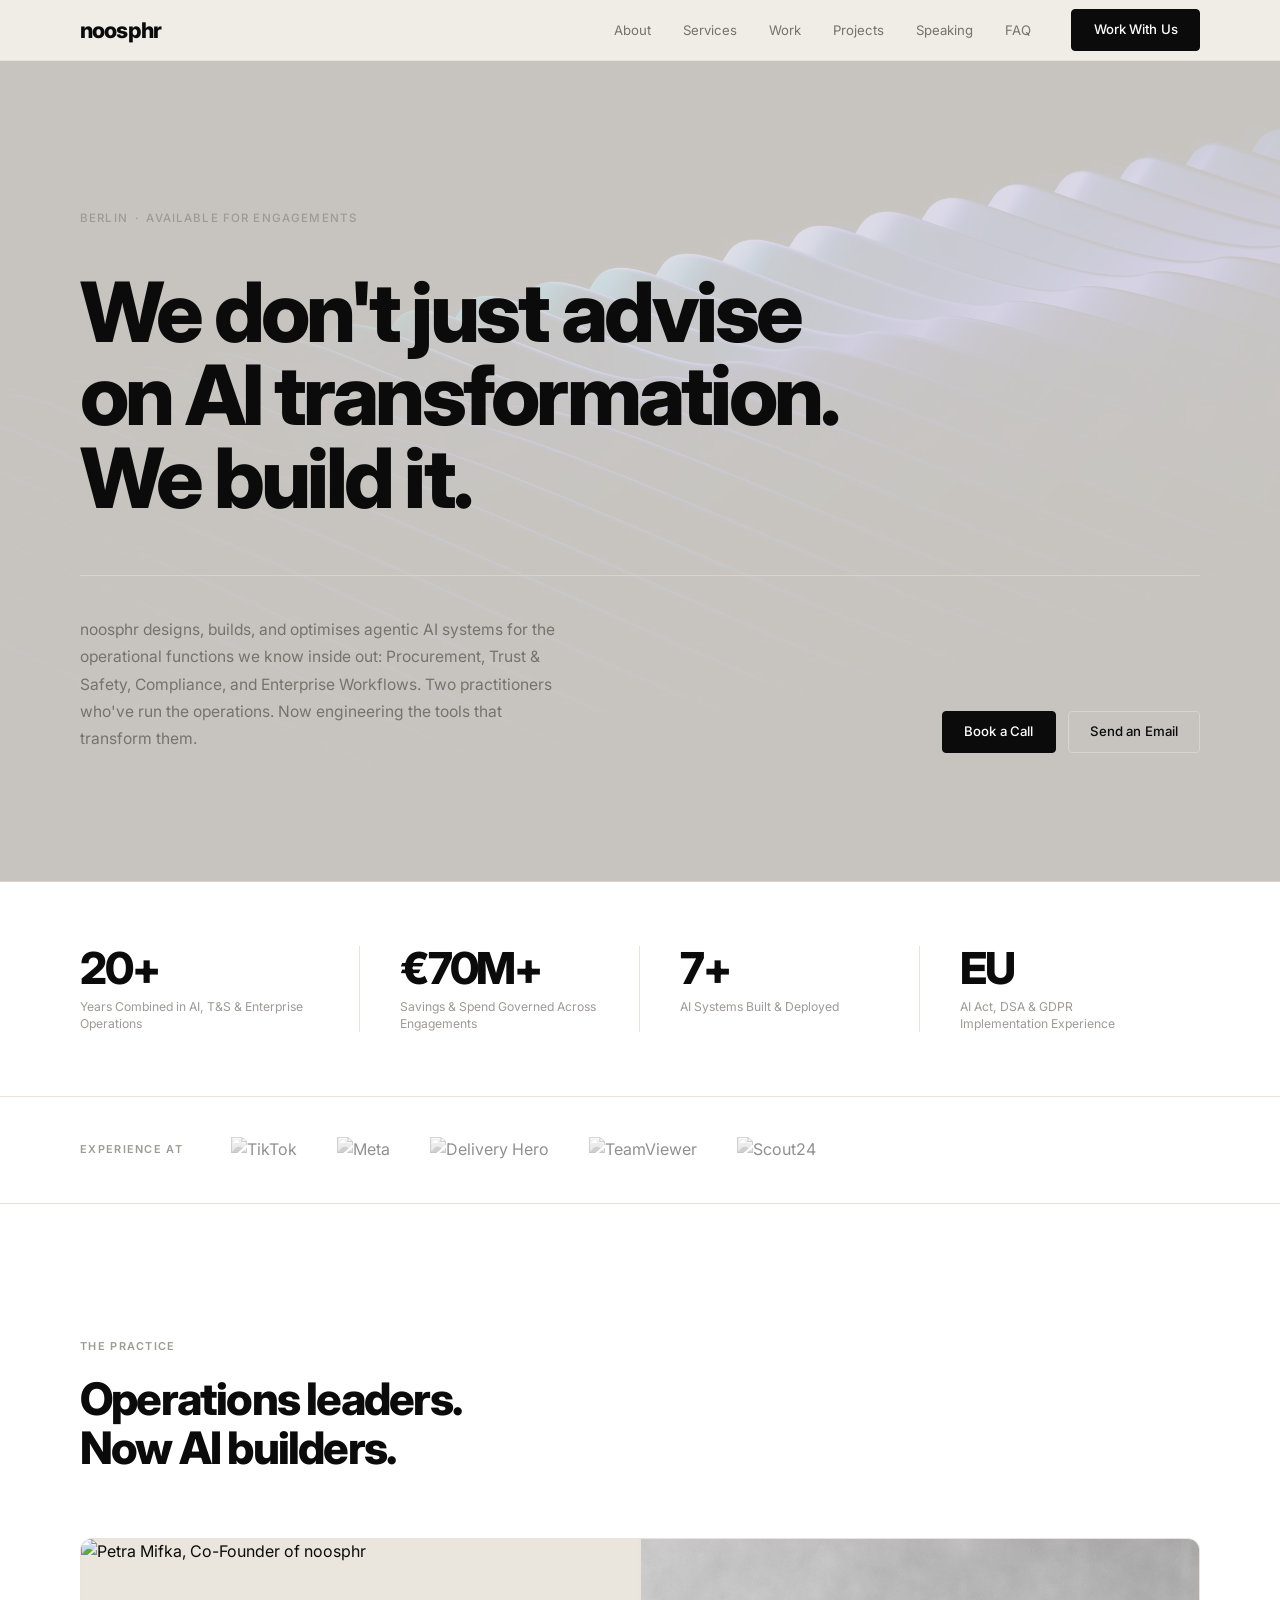
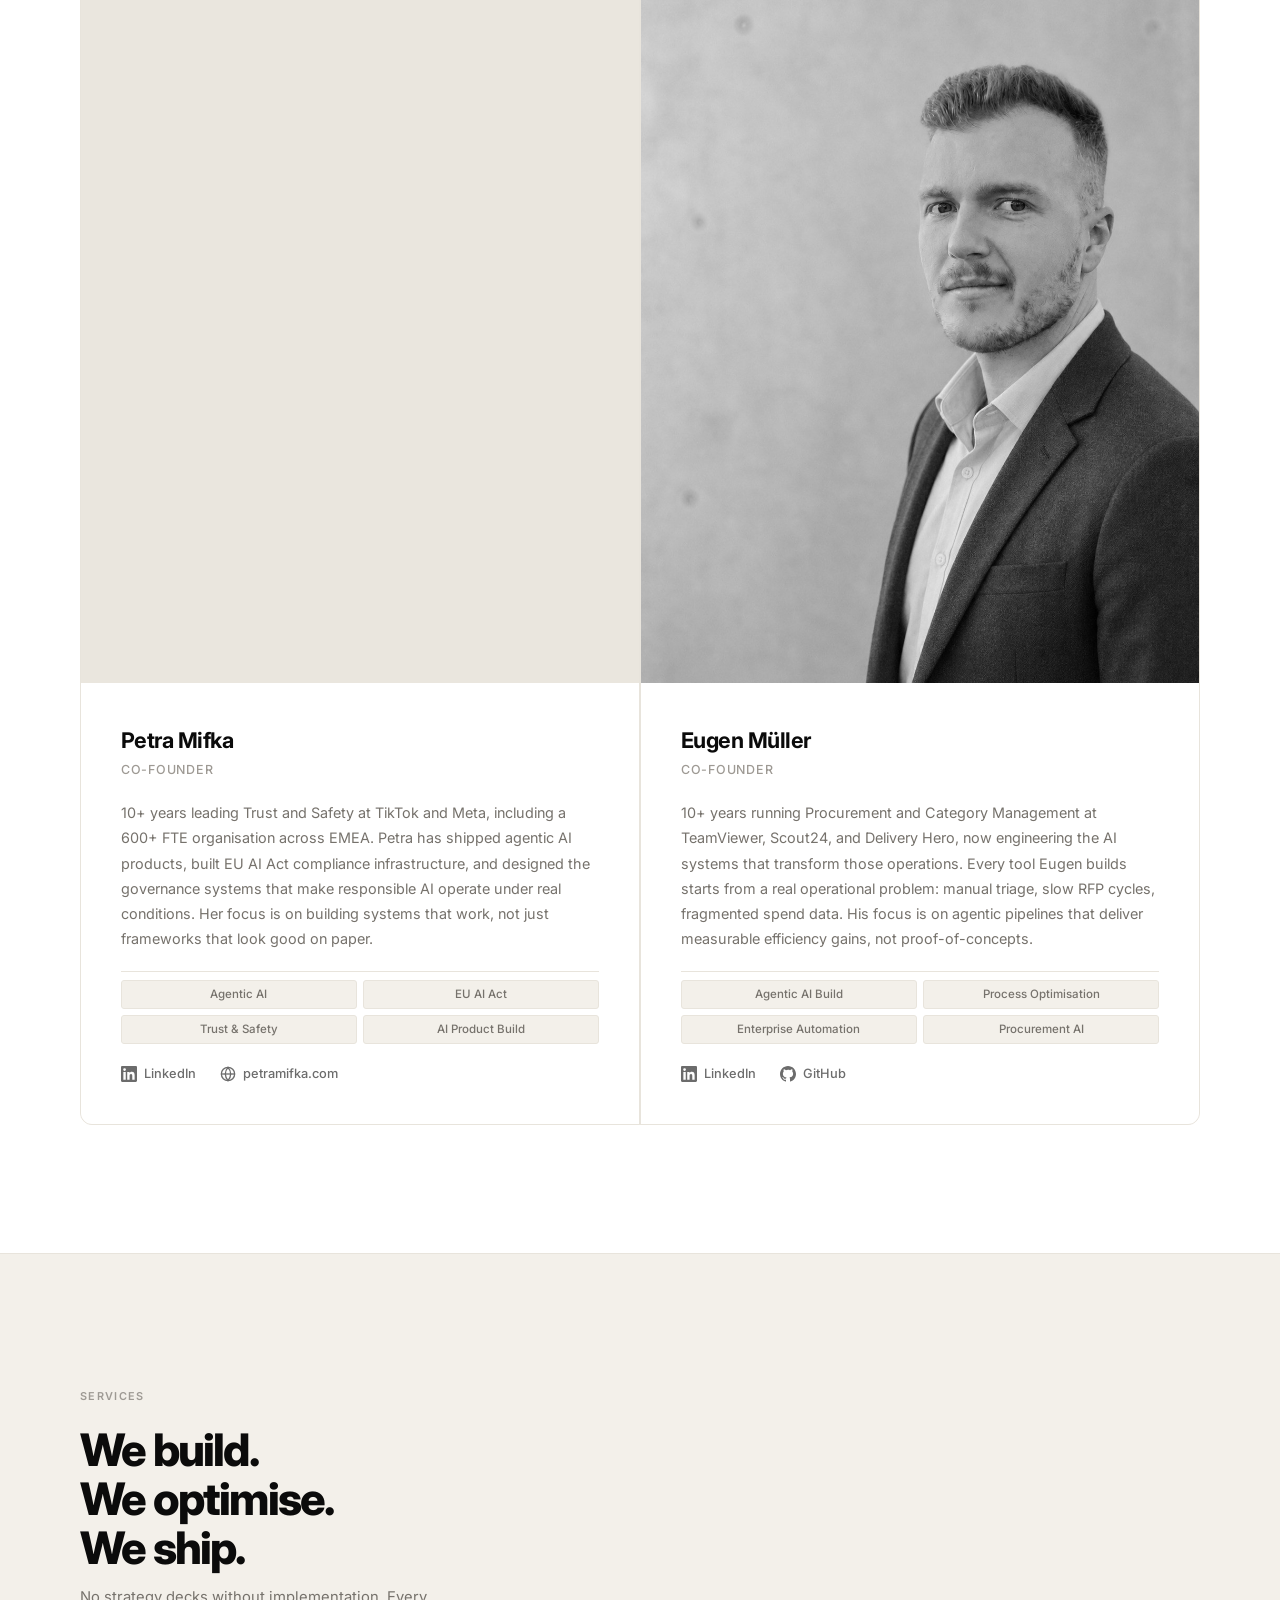
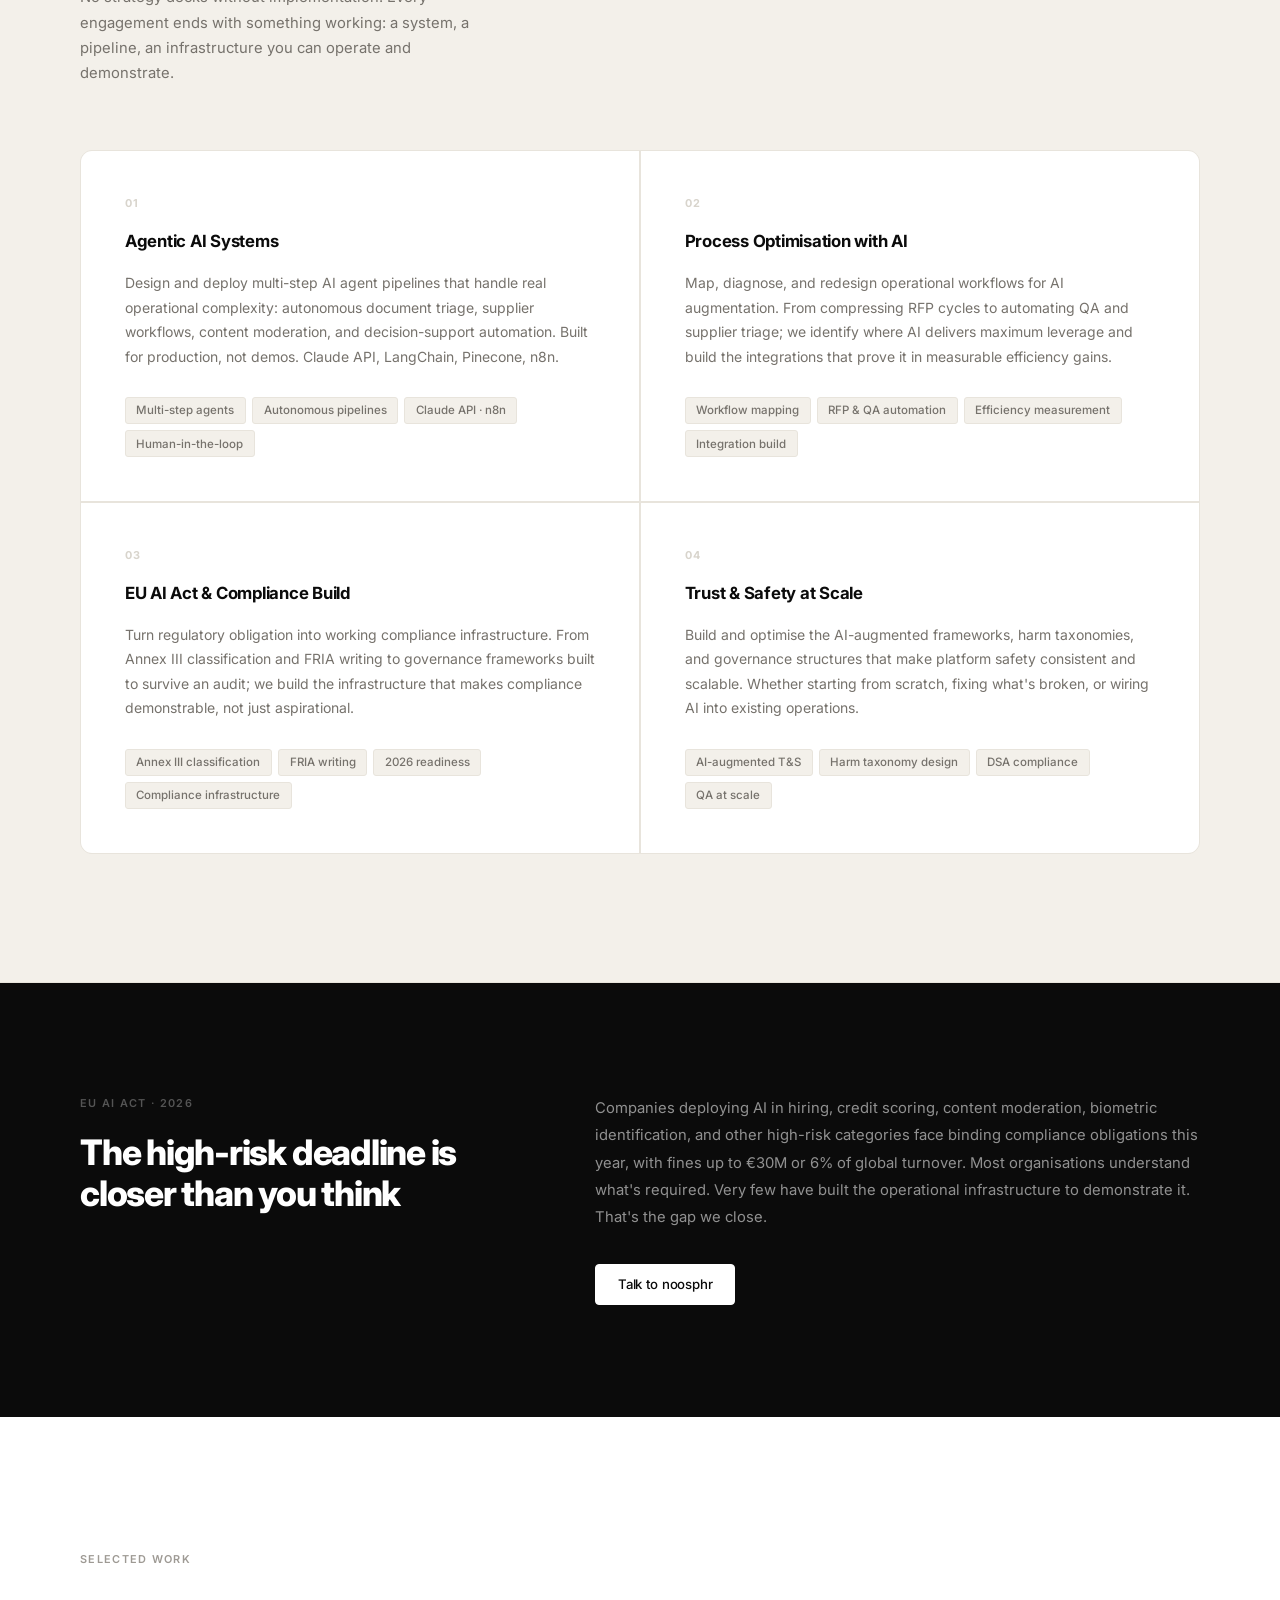
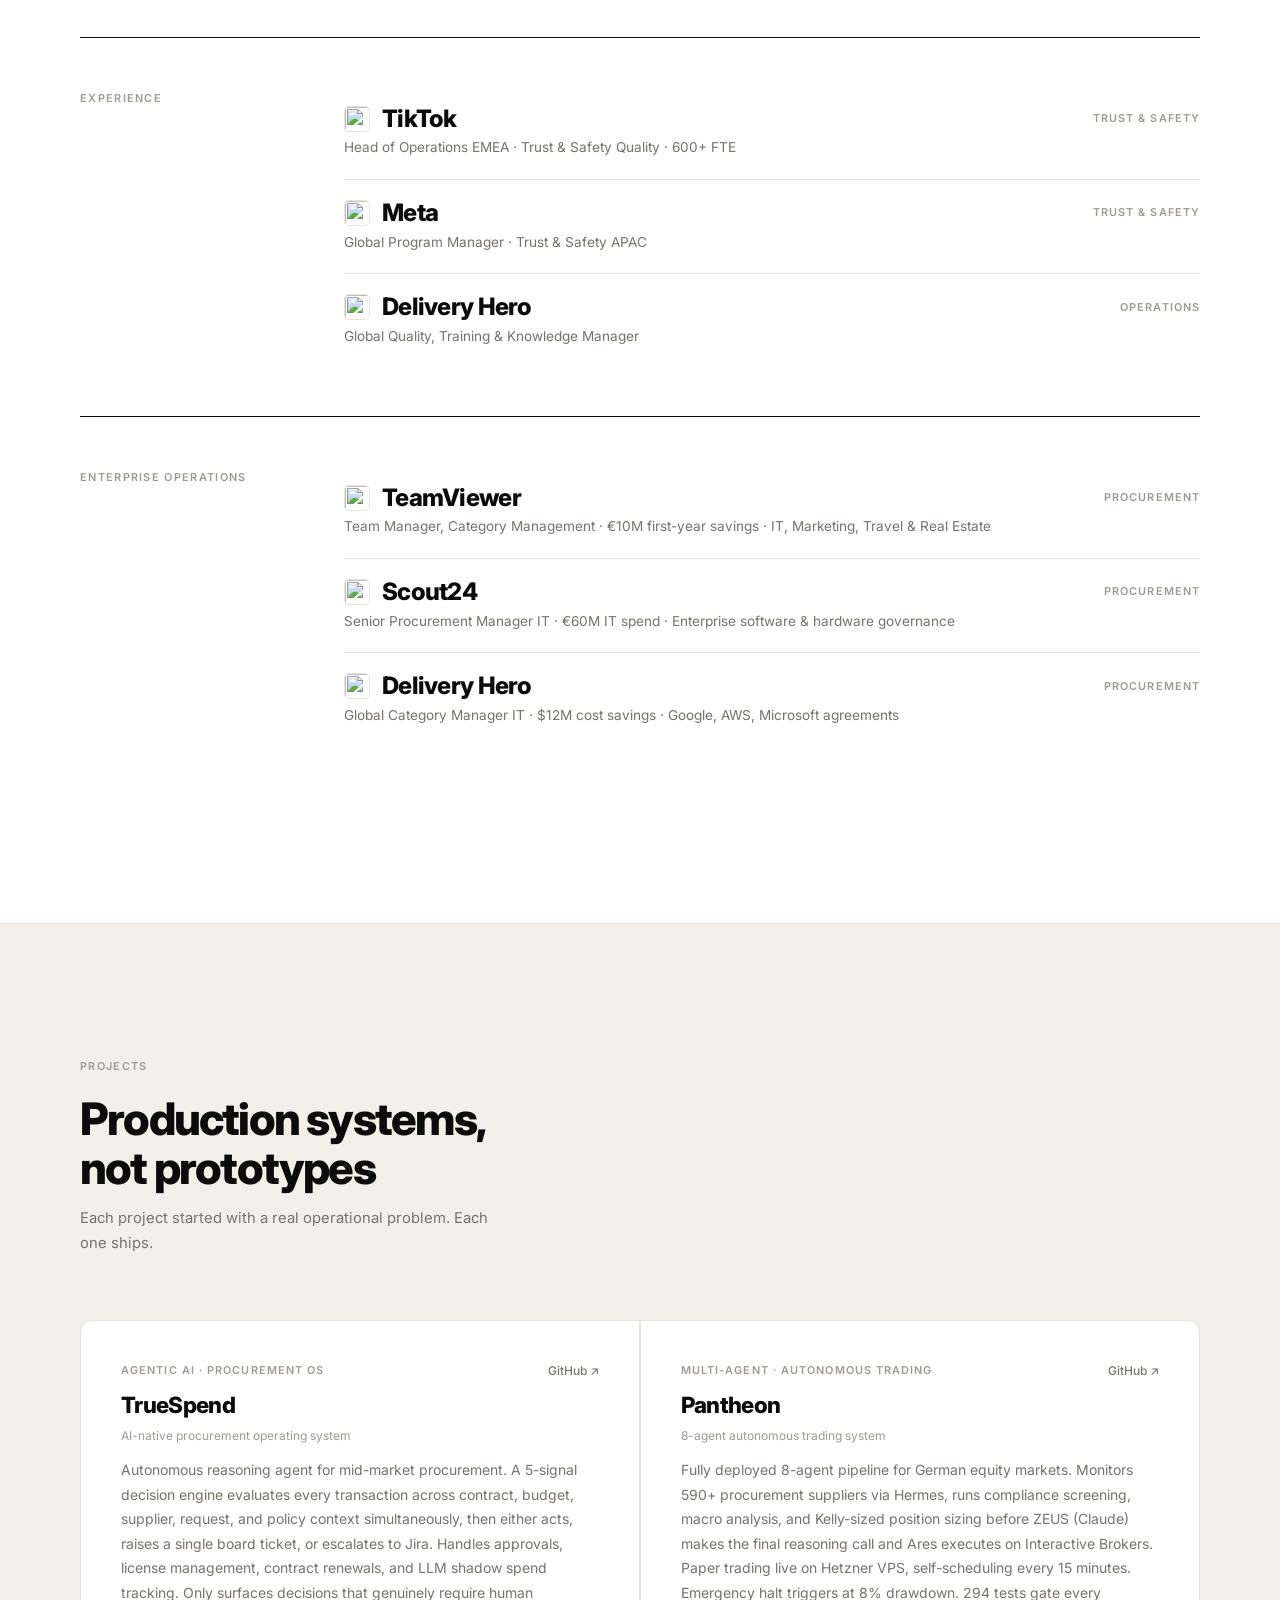
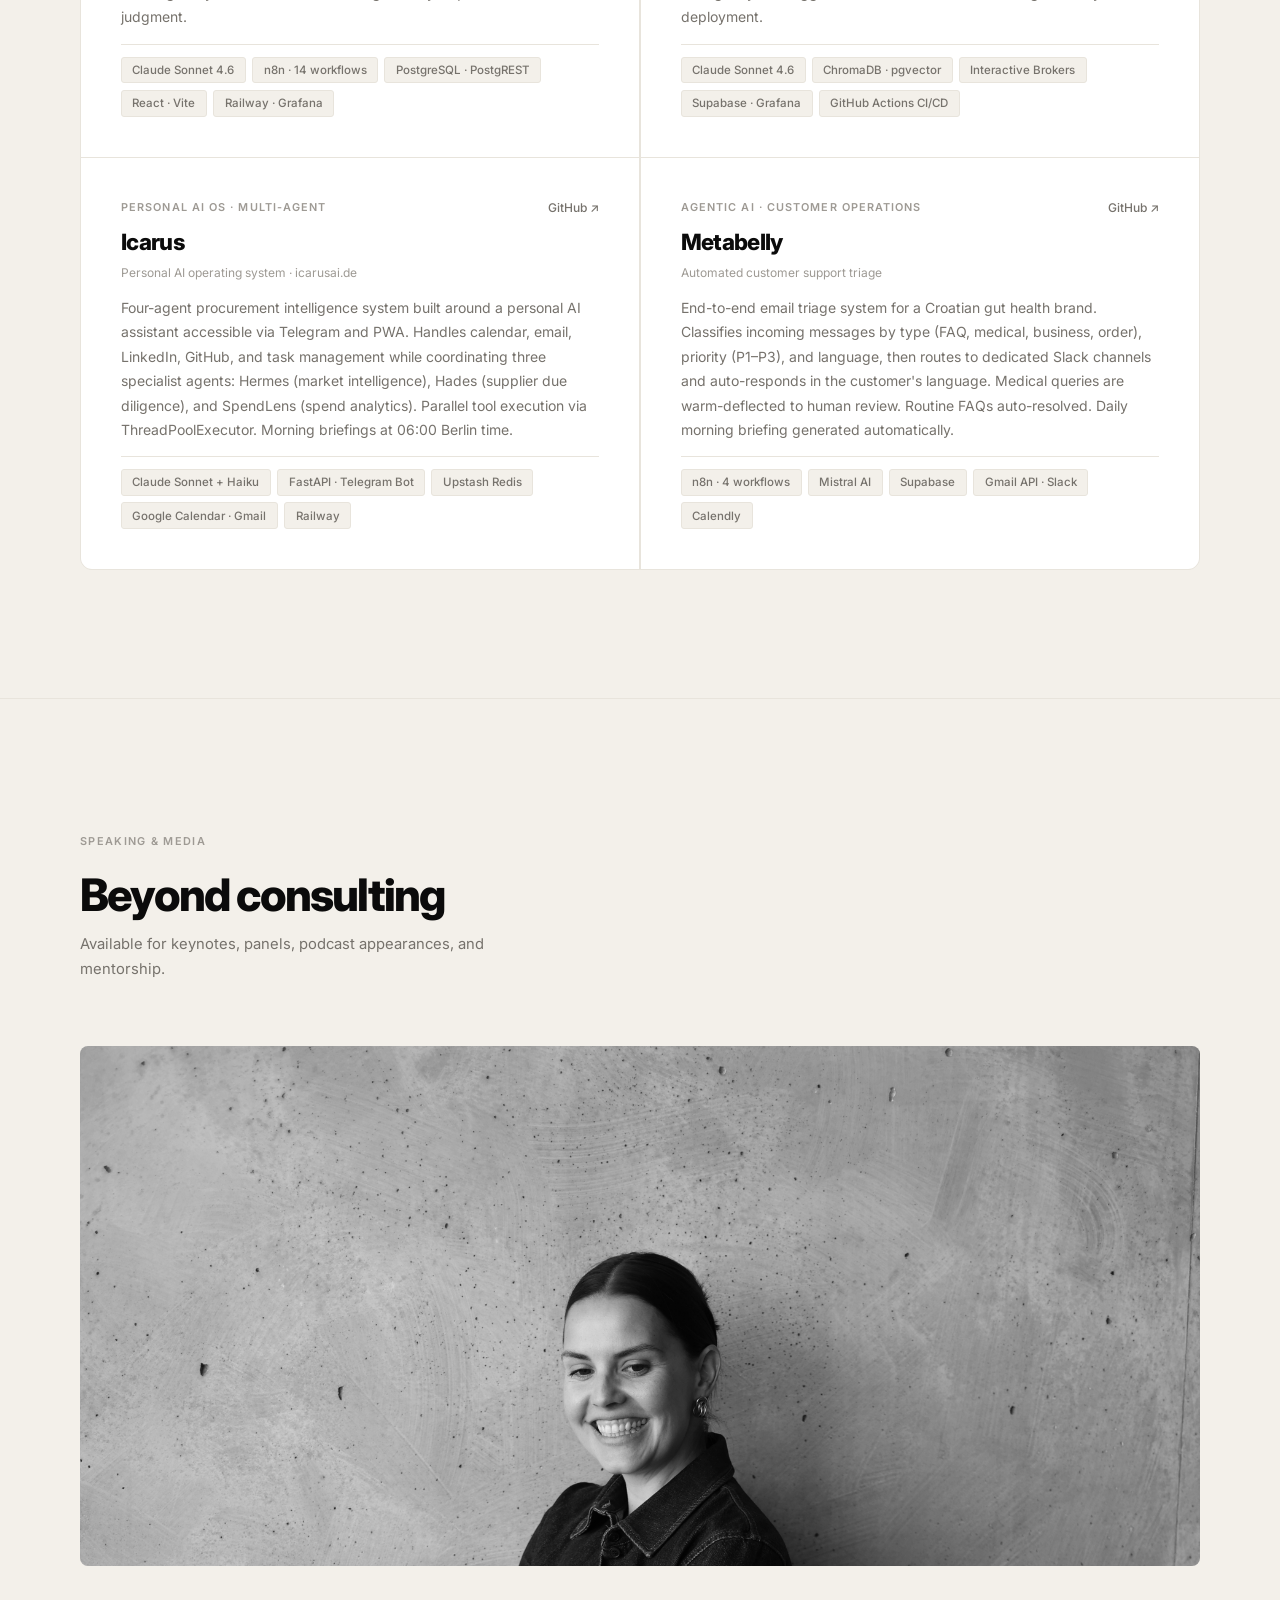
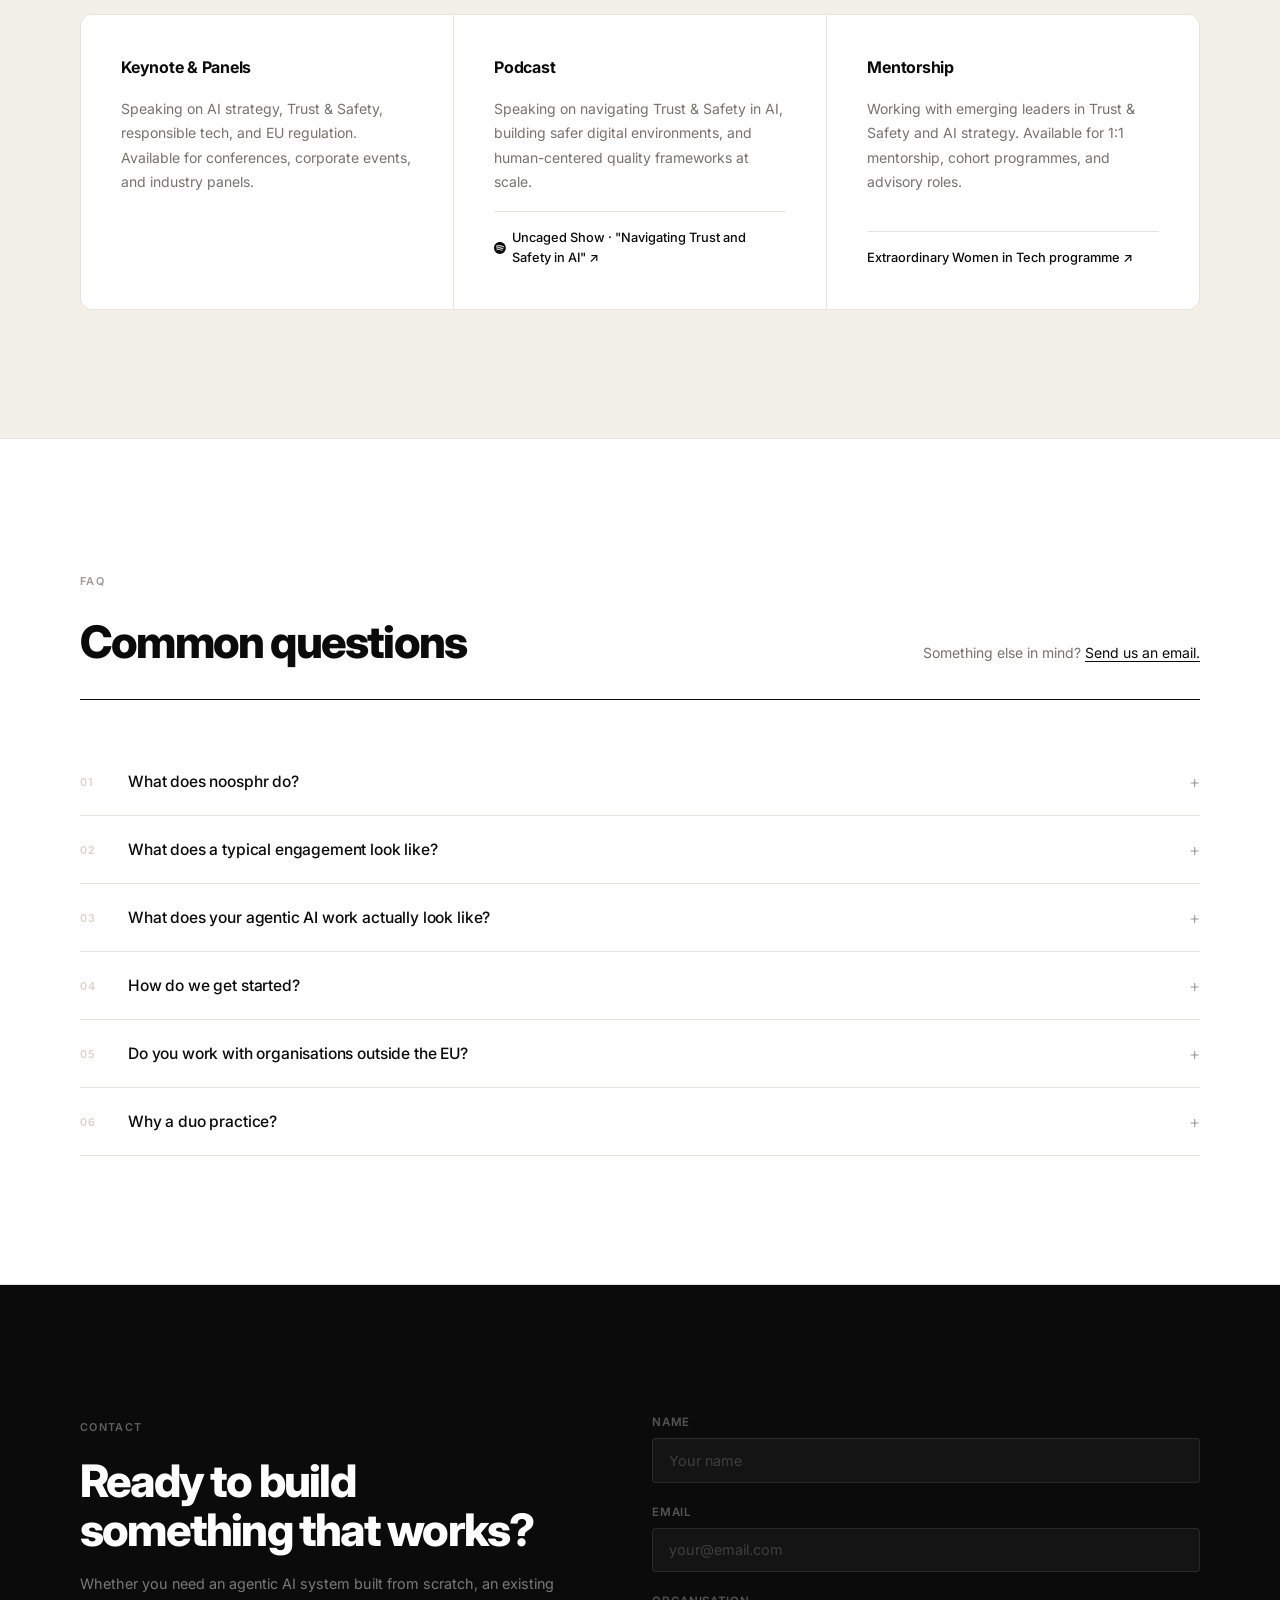
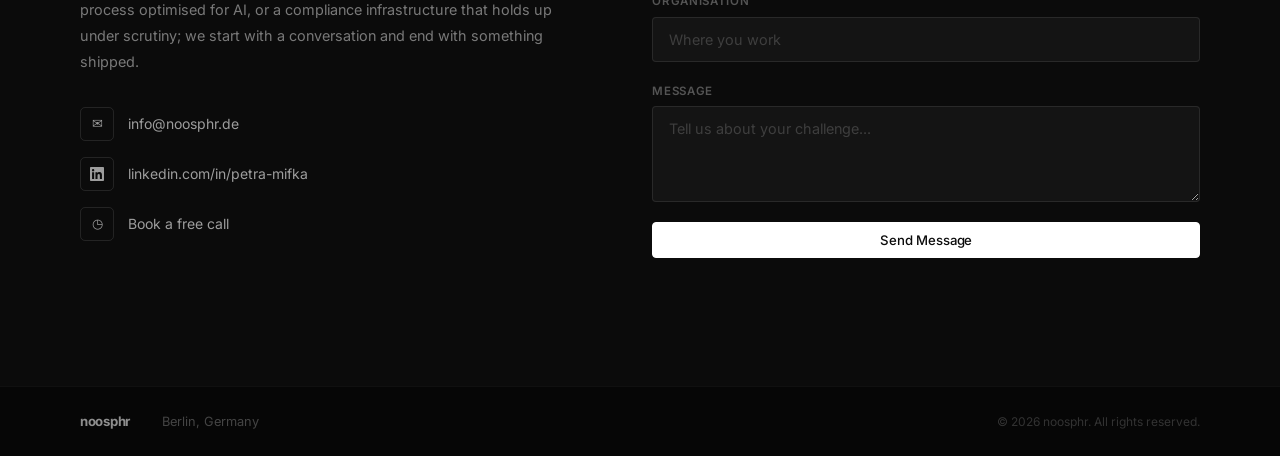
==== commit bfeee108: "Update Eugen photo, capitalise Procurement/Category Management, fix mobile tag pills Co-Authored-By:" ====
--- a/index.html
+++ b/index.html
@@ -270,7 +270,7 @@
               <span class="founder-name">Eugen Müller</span>
               <span class="founder-role">Co-Founder</span>
             </div>
-            <p class="founder-bio">10+ years running procurement and category management at TeamViewer, Scout24, and Delivery Hero, now engineering the AI systems that transform those operations. Every tool Eugen builds starts from a real operational problem: manual triage, slow RFP cycles, fragmented spend data. His focus is on agentic pipelines that deliver measurable efficiency gains, not proof-of-concepts.</p>
+            <p class="founder-bio">10+ years running Procurement and Category Management at TeamViewer, Scout24, and Delivery Hero, now engineering the AI systems that transform those operations. Every tool Eugen builds starts from a real operational problem: manual triage, slow RFP cycles, fragmented spend data. His focus is on agentic pipelines that deliver measurable efficiency gains, not proof-of-concepts.</p>
             <ul class="founder-tags">
               <li>Agentic AI Build</li>
               <li>Process Optimisation</li>
--- a/styles.css
+++ b/styles.css
@@ -1169,6 +1169,7 @@
 
   #about, #services, #work, #projects, #faq, #speaking { padding: 5rem 0; }
   .founder-photo { max-height: 300px; }
+  .founder-tags { grid-template-columns: 1fr; }
   .projects-grid { grid-template-columns: 1fr; }
   #deadline, #contact { padding: 5rem 0; }
 
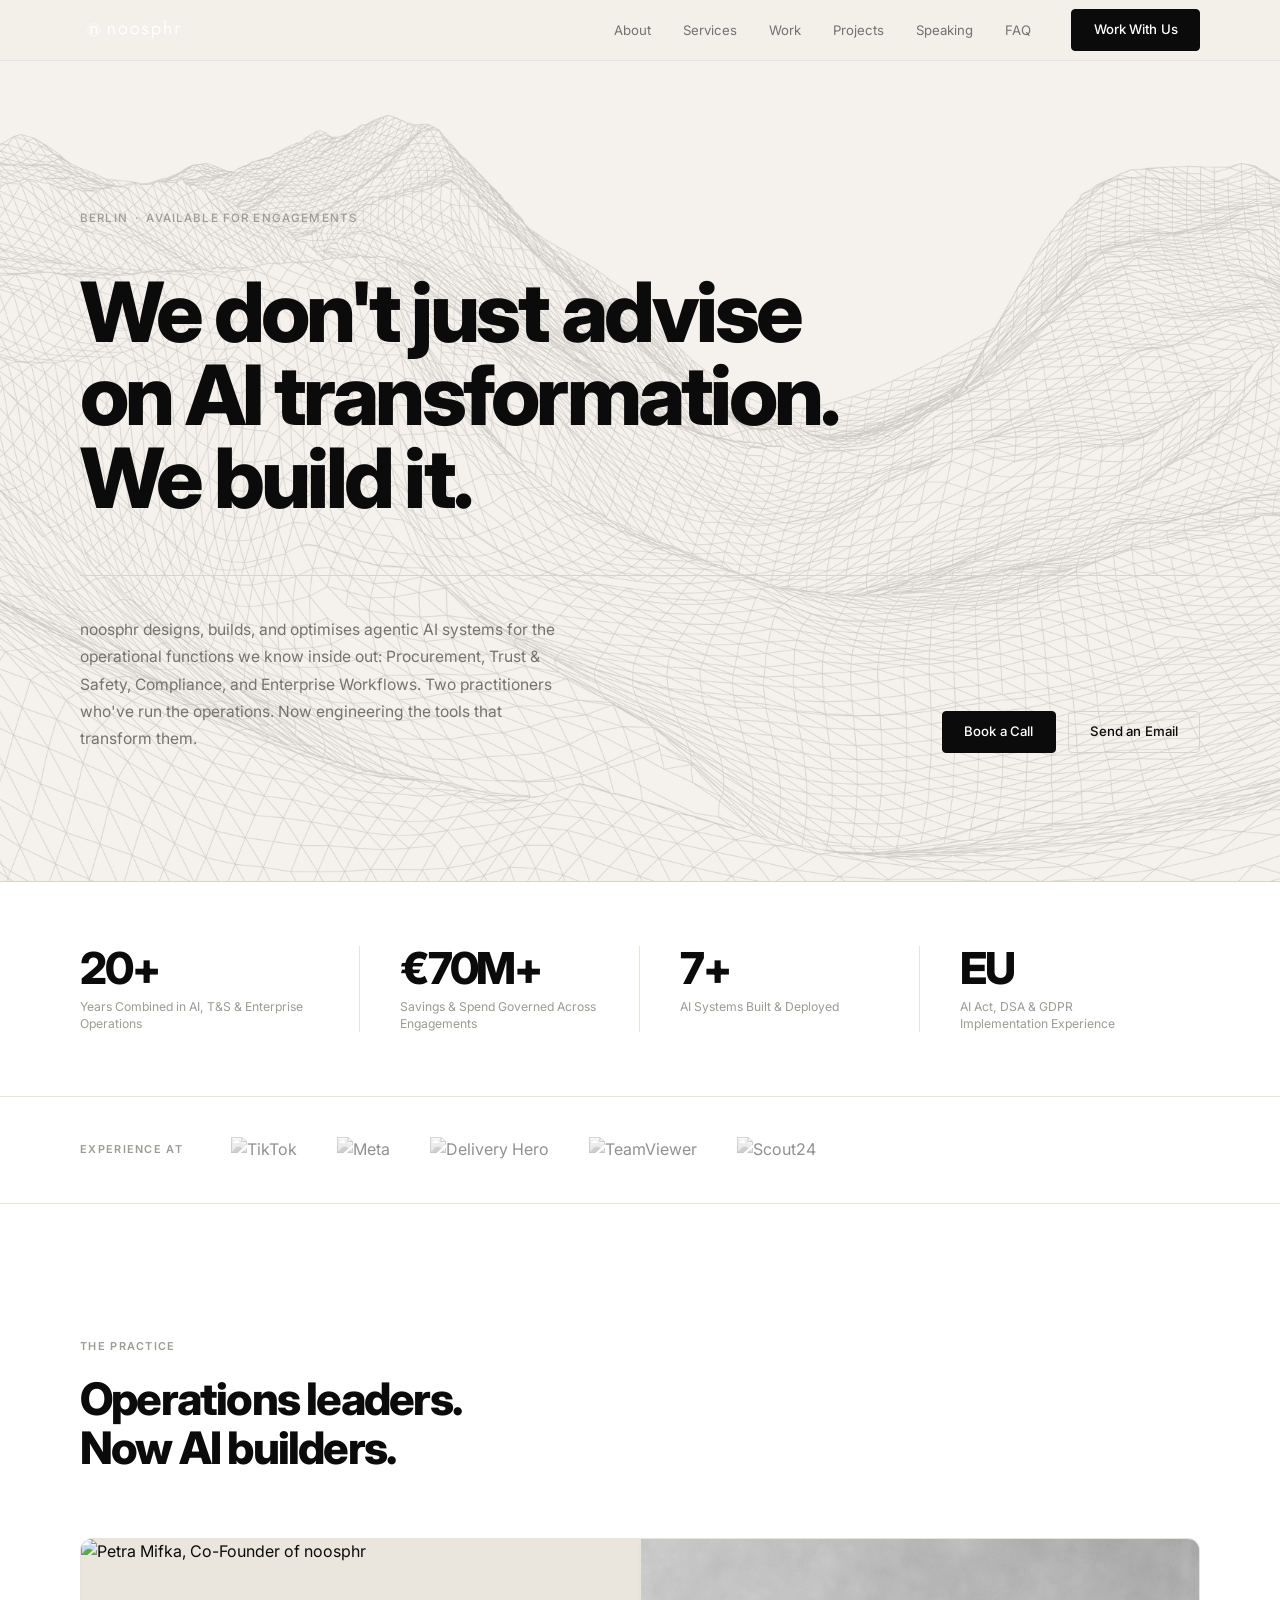
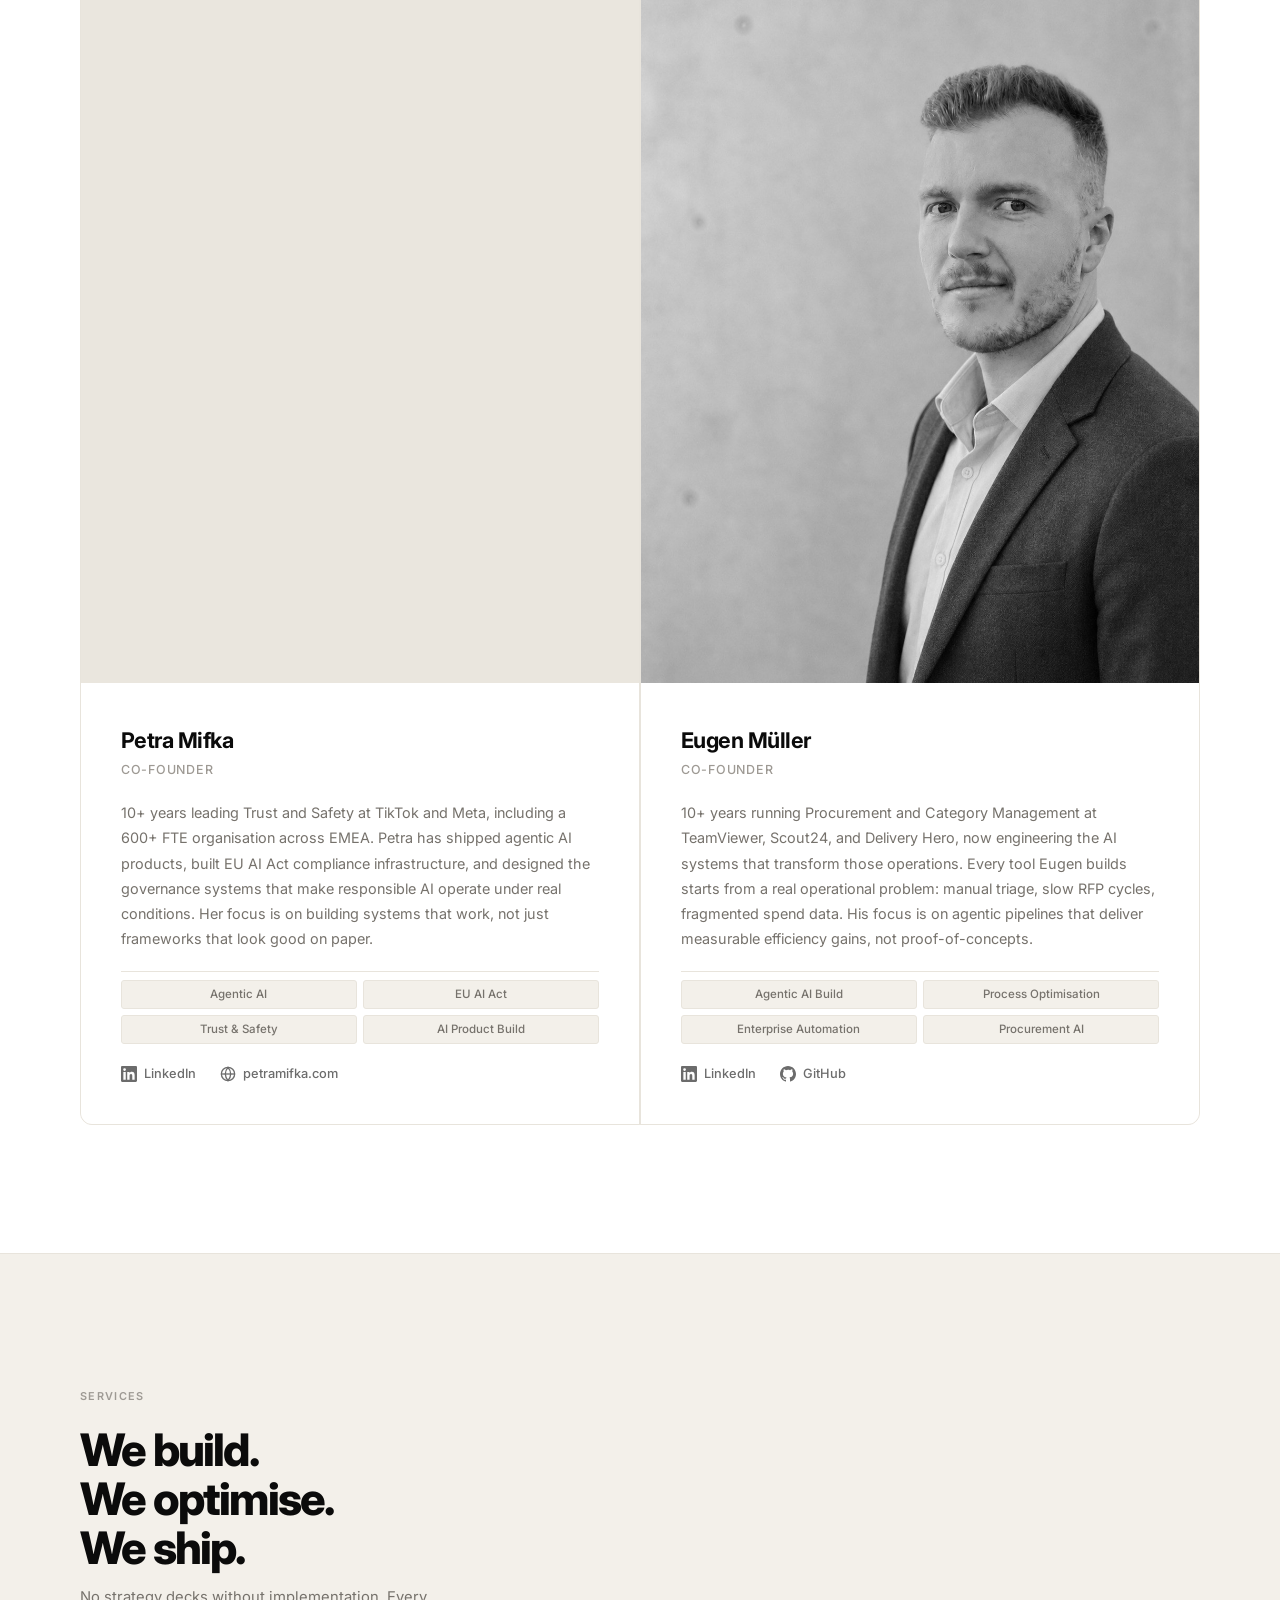
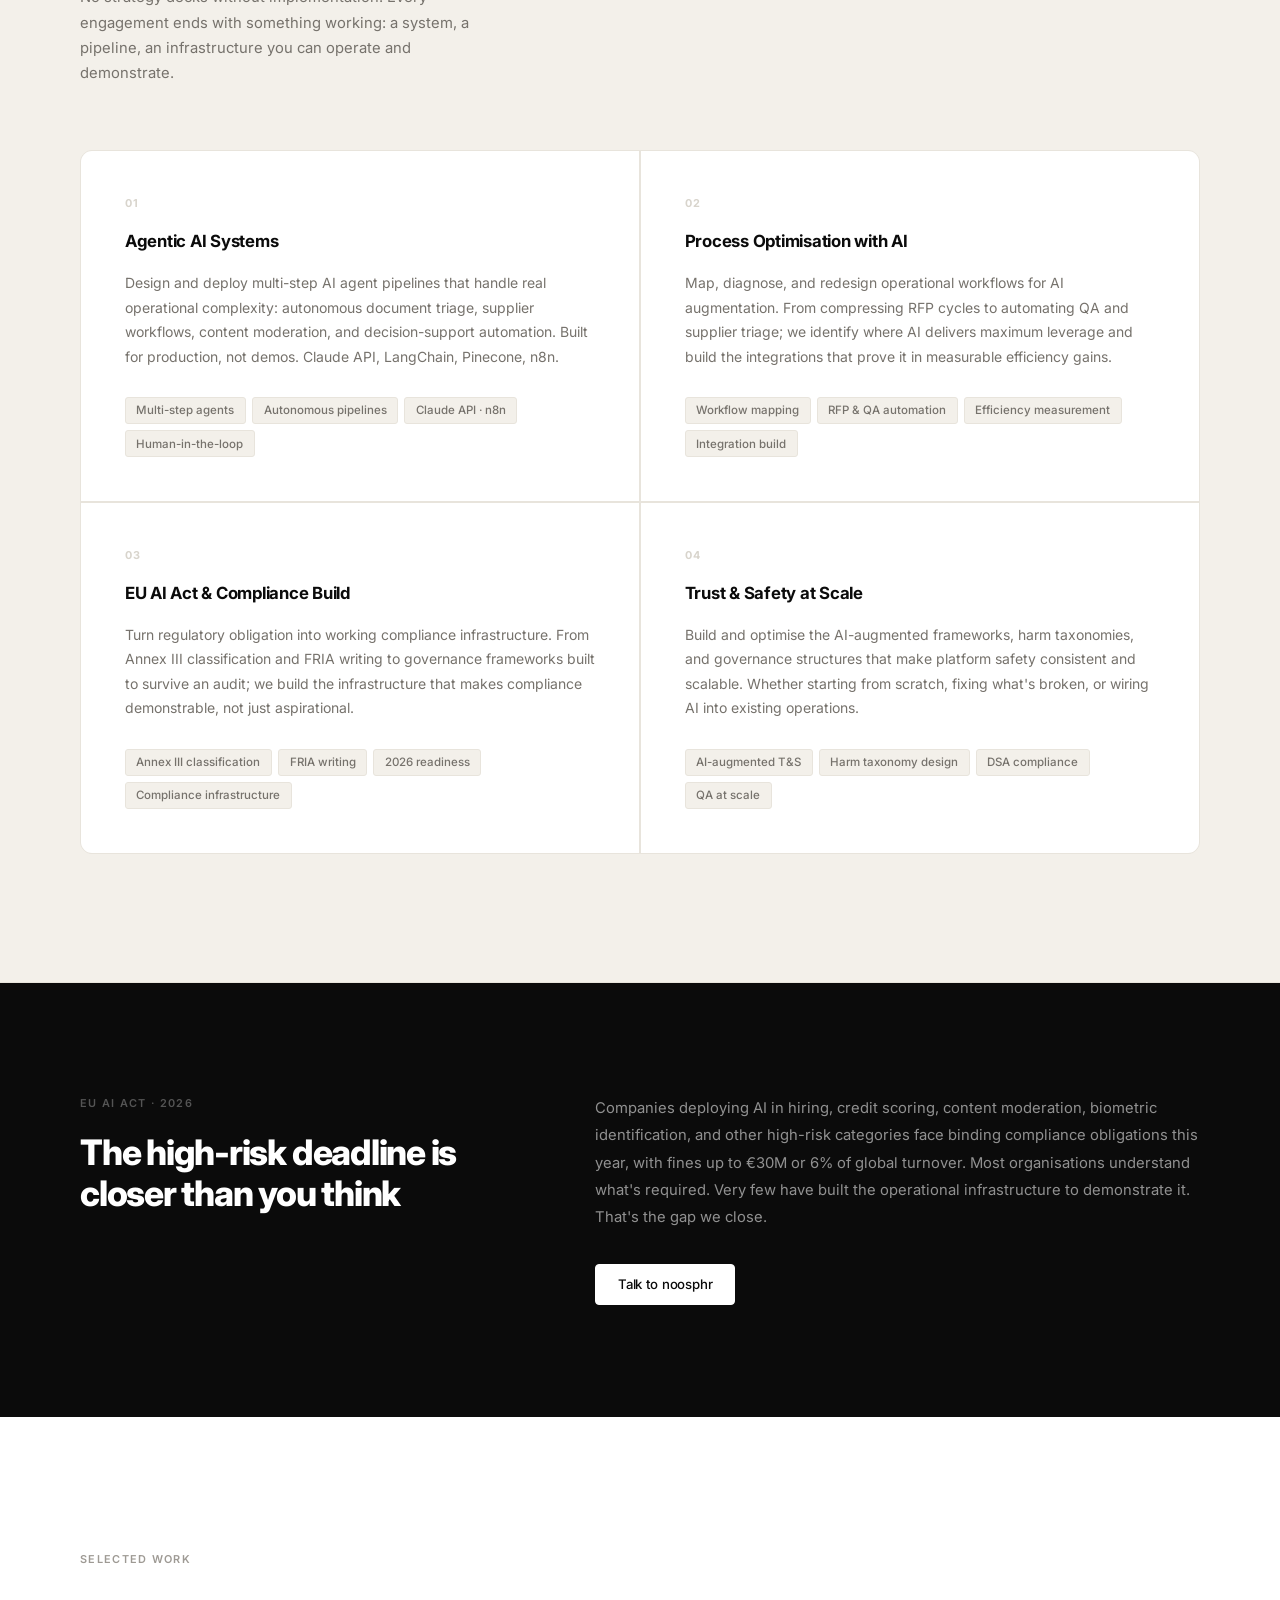
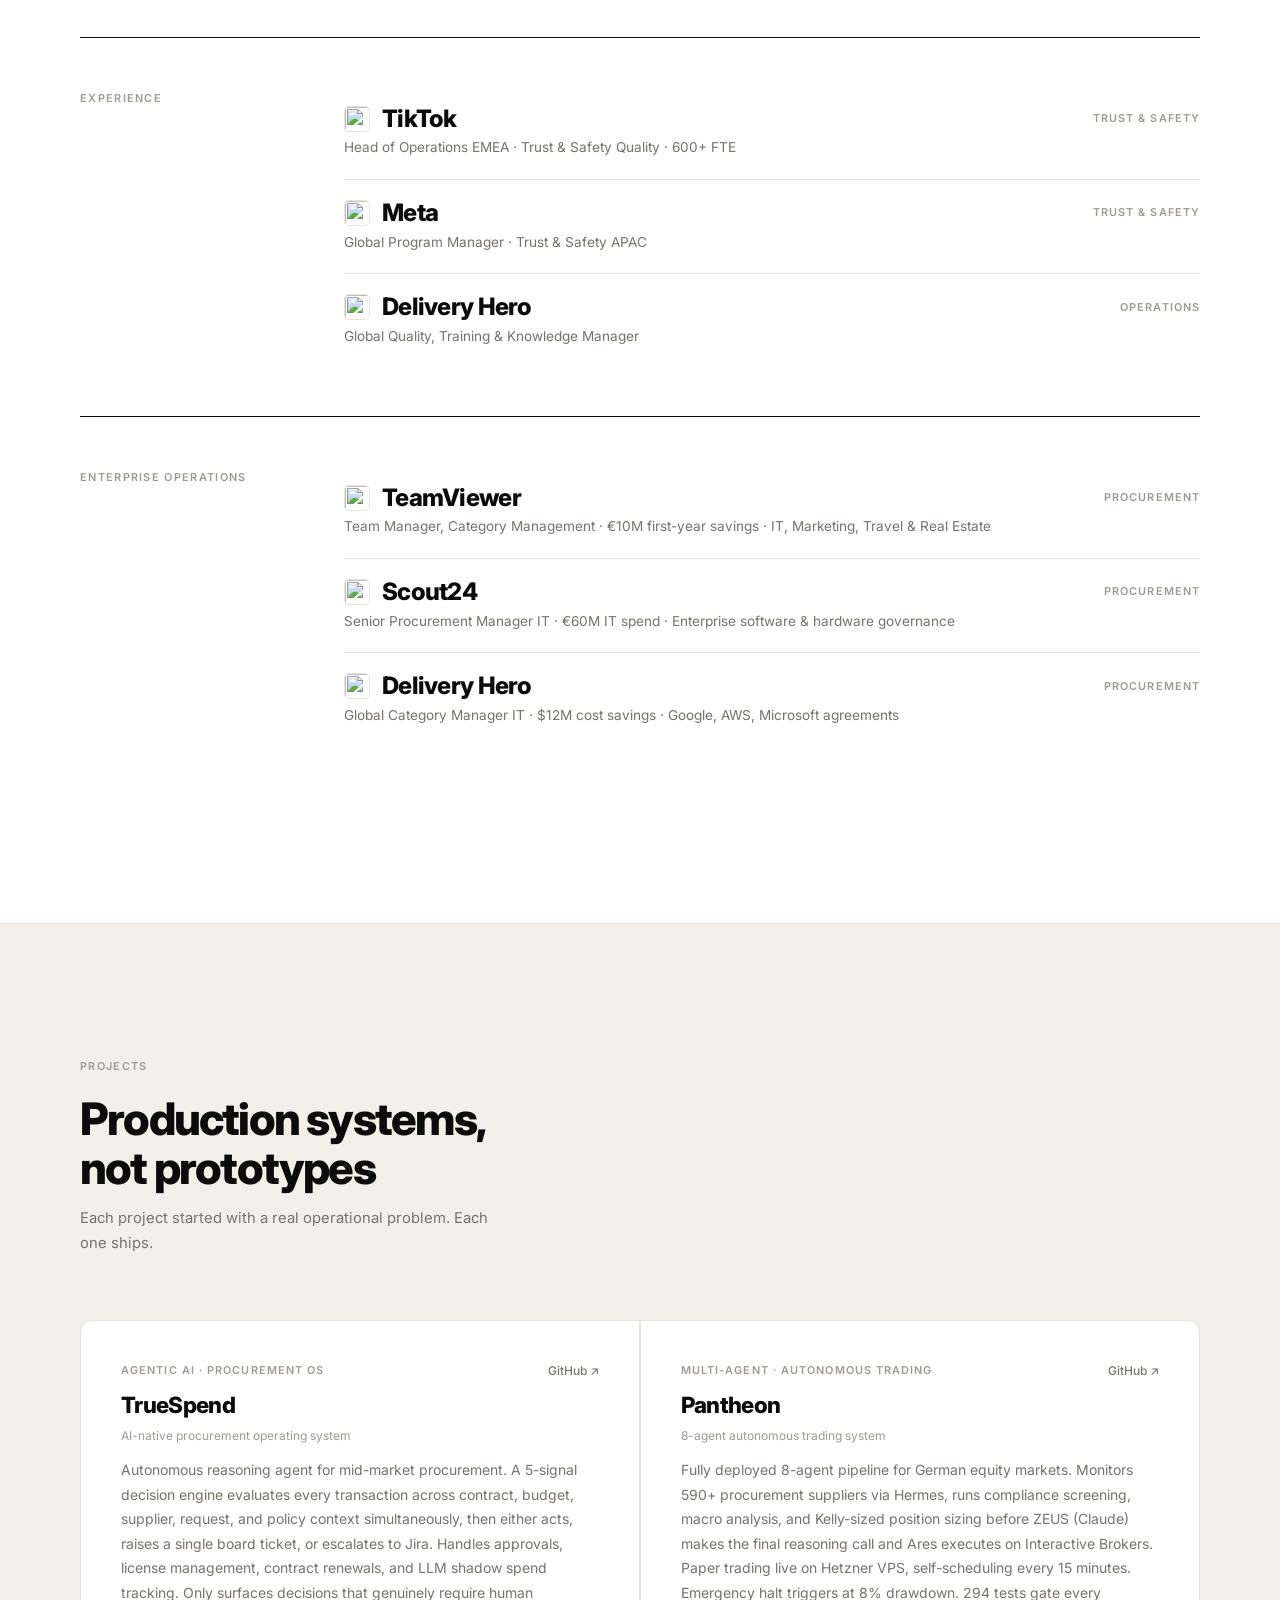
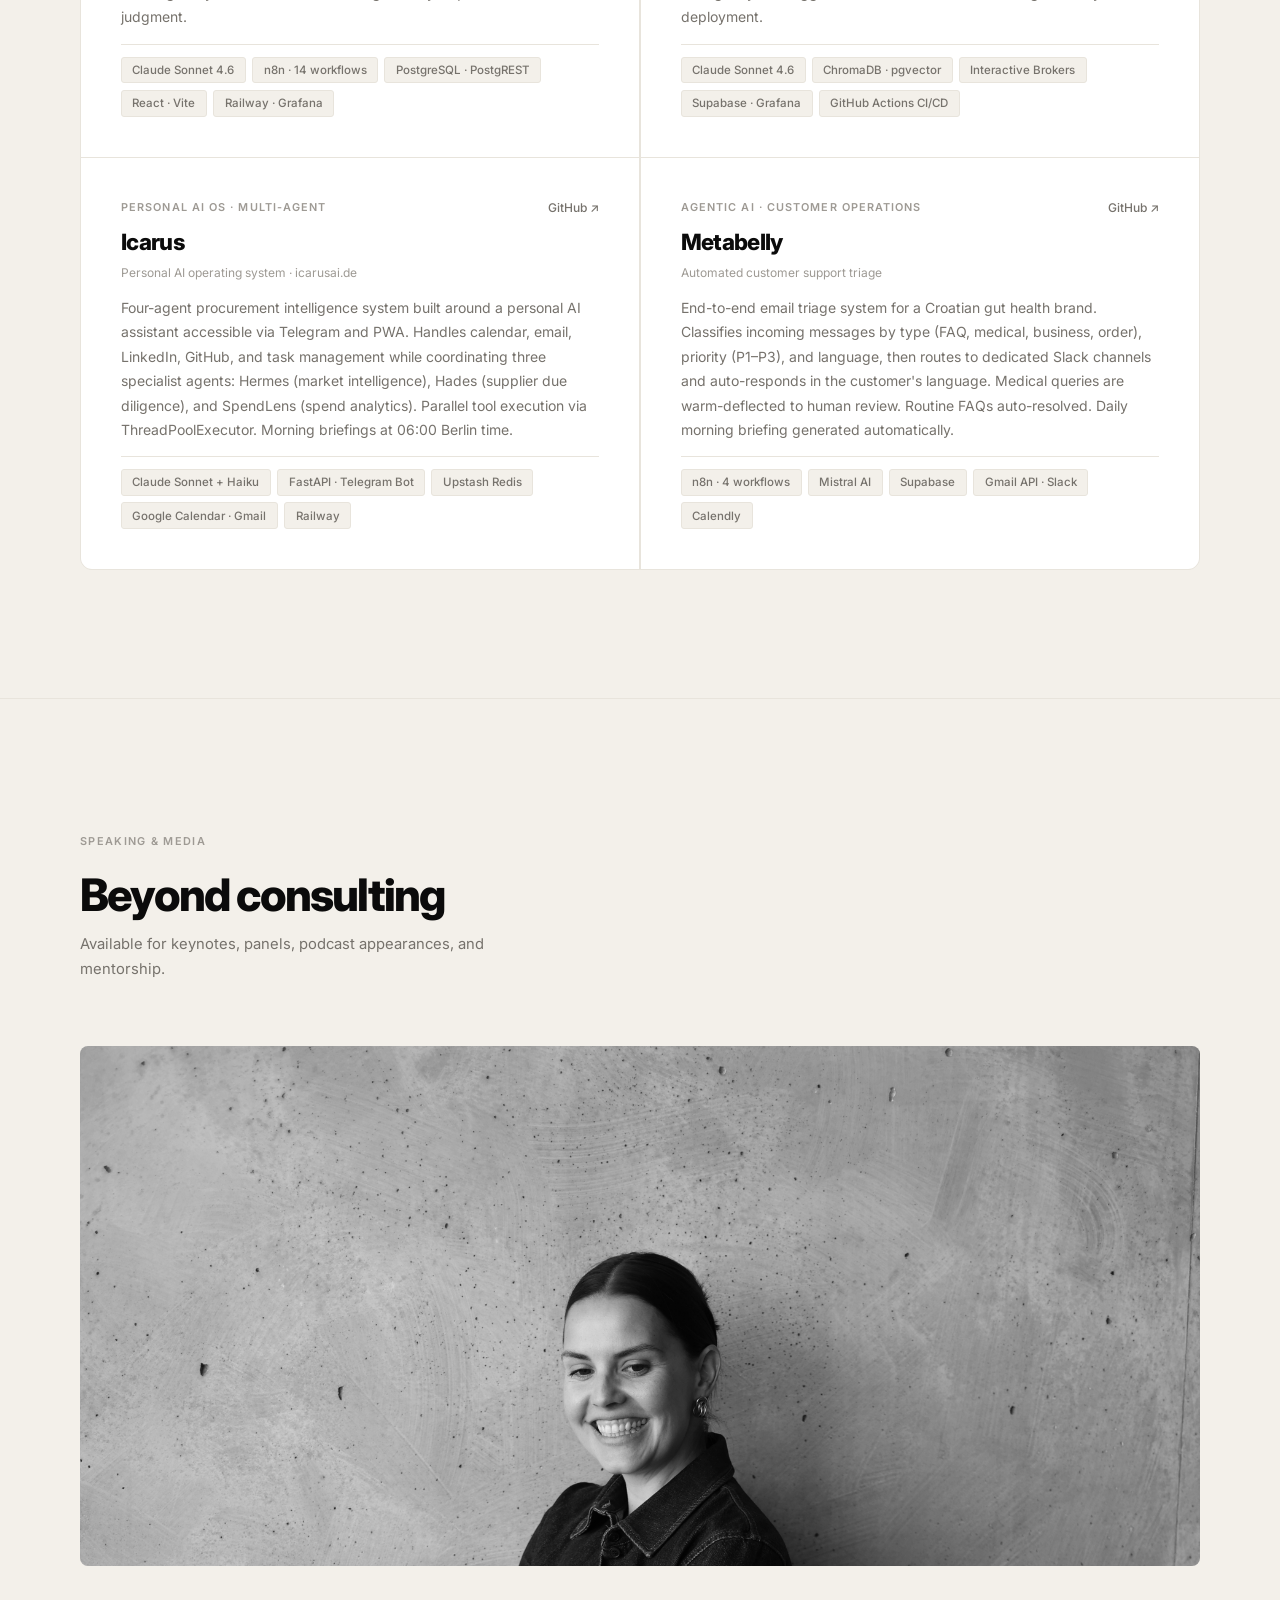
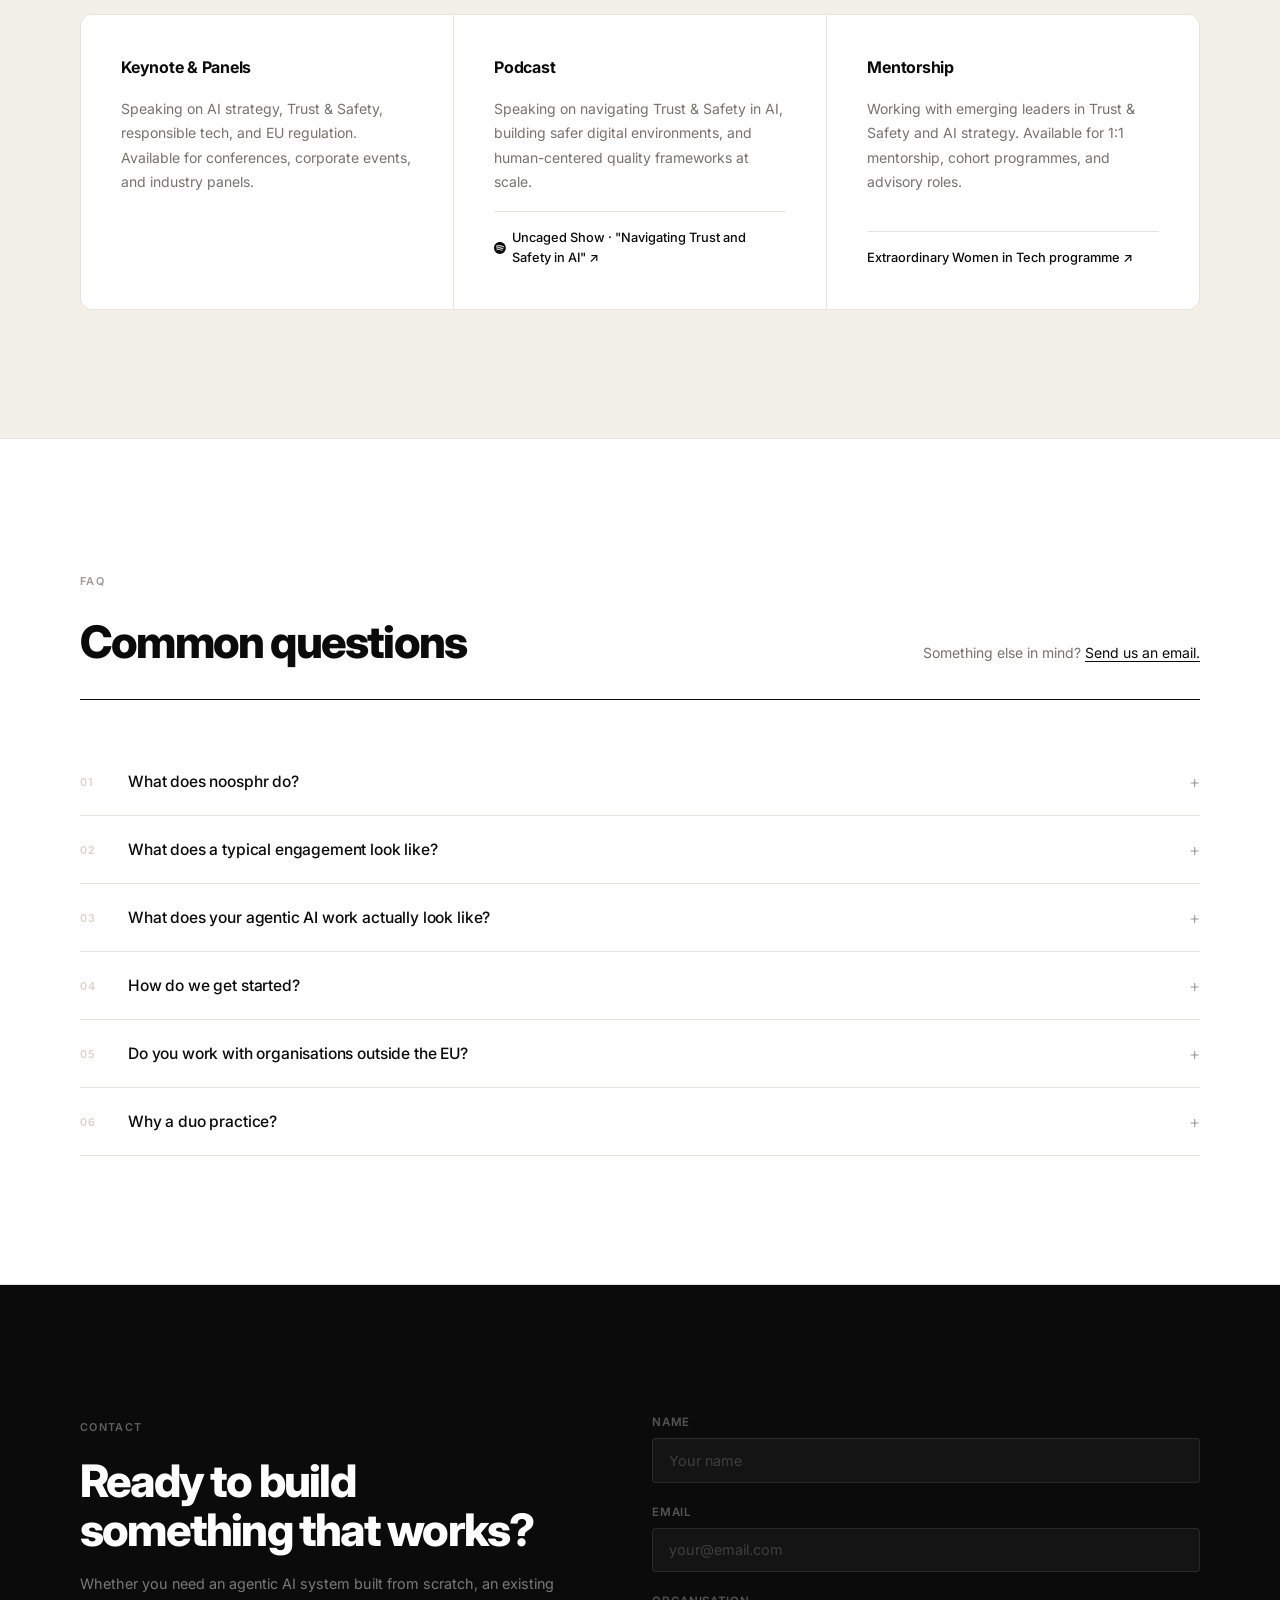
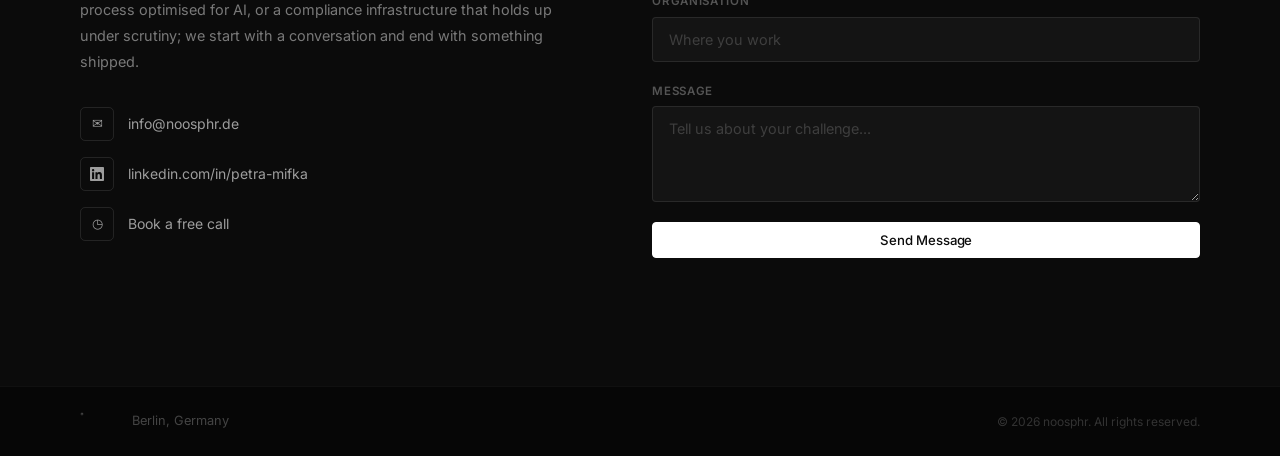
==== commit efdaa3fd: "Add noosphr logo kit: favicon, nav logo, footer icon - Generated SVG logo kit from Jost font (icon, " ====
--- a/index.html
+++ b/index.html
@@ -9,6 +9,9 @@
   <meta name="keywords" content="agentic AI consultancy Berlin, EU AI Act compliance, Trust and Safety AI, procurement automation, agentic AI systems build, responsible AI, enterprise AI consultancy" />
   <meta name="robots" content="index, follow" />
   <link rel="canonical" href="https://noosphr.de/" />
+  <link rel="icon" type="image/svg+xml" href="noosphr-favicon.svg" />
+  <link rel="icon" type="image/png" sizes="32x32" href="noosphr-favicon-32.png" />
+  <link rel="apple-touch-icon" sizes="180x180" href="noosphr-favicon-180.png" />
 
   <!-- Open Graph -->
   <meta property="og:type" content="website" />
@@ -136,7 +139,9 @@
   <!-- NAV -->
   <nav id="nav" aria-label="Main navigation">
     <div class="nav-inner">
-      <a href="#" class="nav-logo">noosphr</a>
+      <a href="#" class="nav-logo" aria-label="noosphr home">
+        <img src="noosphr-logo-horizontal-white.svg" alt="noosphr" height="28" class="nav-logo-img" />
+      </a>
       <ul class="nav-links">
         <li><a href="#about">About</a></li>
         <li><a href="#services">Services</a></li>
@@ -700,7 +705,7 @@
   <footer id="footer">
     <div class="container">
       <div class="footer-inner">
-        <span class="footer-name">noosphr</span>
+        <img src="noosphr-icon-white.svg" alt="noosphr" height="20" class="footer-logo-icon" />
         <span class="footer-location">Berlin, Germany</span>
         <span class="footer-copy">© 2026 noosphr. All rights reserved.</span>
       </div>
--- a/styles.css
+++ b/styles.css
@@ -60,12 +60,16 @@
 }
 
 .nav-logo {
-  font-size: 1.35rem;
-  font-weight: 800;
-  color: var(--ink);
+  display: flex;
+  align-items: center;
   text-decoration: none;
-  letter-spacing: -0.04em;
   flex-shrink: 0;
+}
+
+.nav-logo-img {
+  display: block;
+  height: 28px;
+  width: auto;
 }
 
 .nav-links {
@@ -1116,11 +1120,10 @@
   flex-wrap: wrap;
 }
 
-.footer-name {
-  font-size: 0.825rem;
-  font-weight: 700;
-  color: rgba(255,255,255,0.55);
-  letter-spacing: -0.02em;
+.footer-logo-icon {
+  height: 20px;
+  width: auto;
+  opacity: 0.55;
 }
 
 .footer-location { font-size: 0.8rem; color: rgba(255,255,255,0.25); }
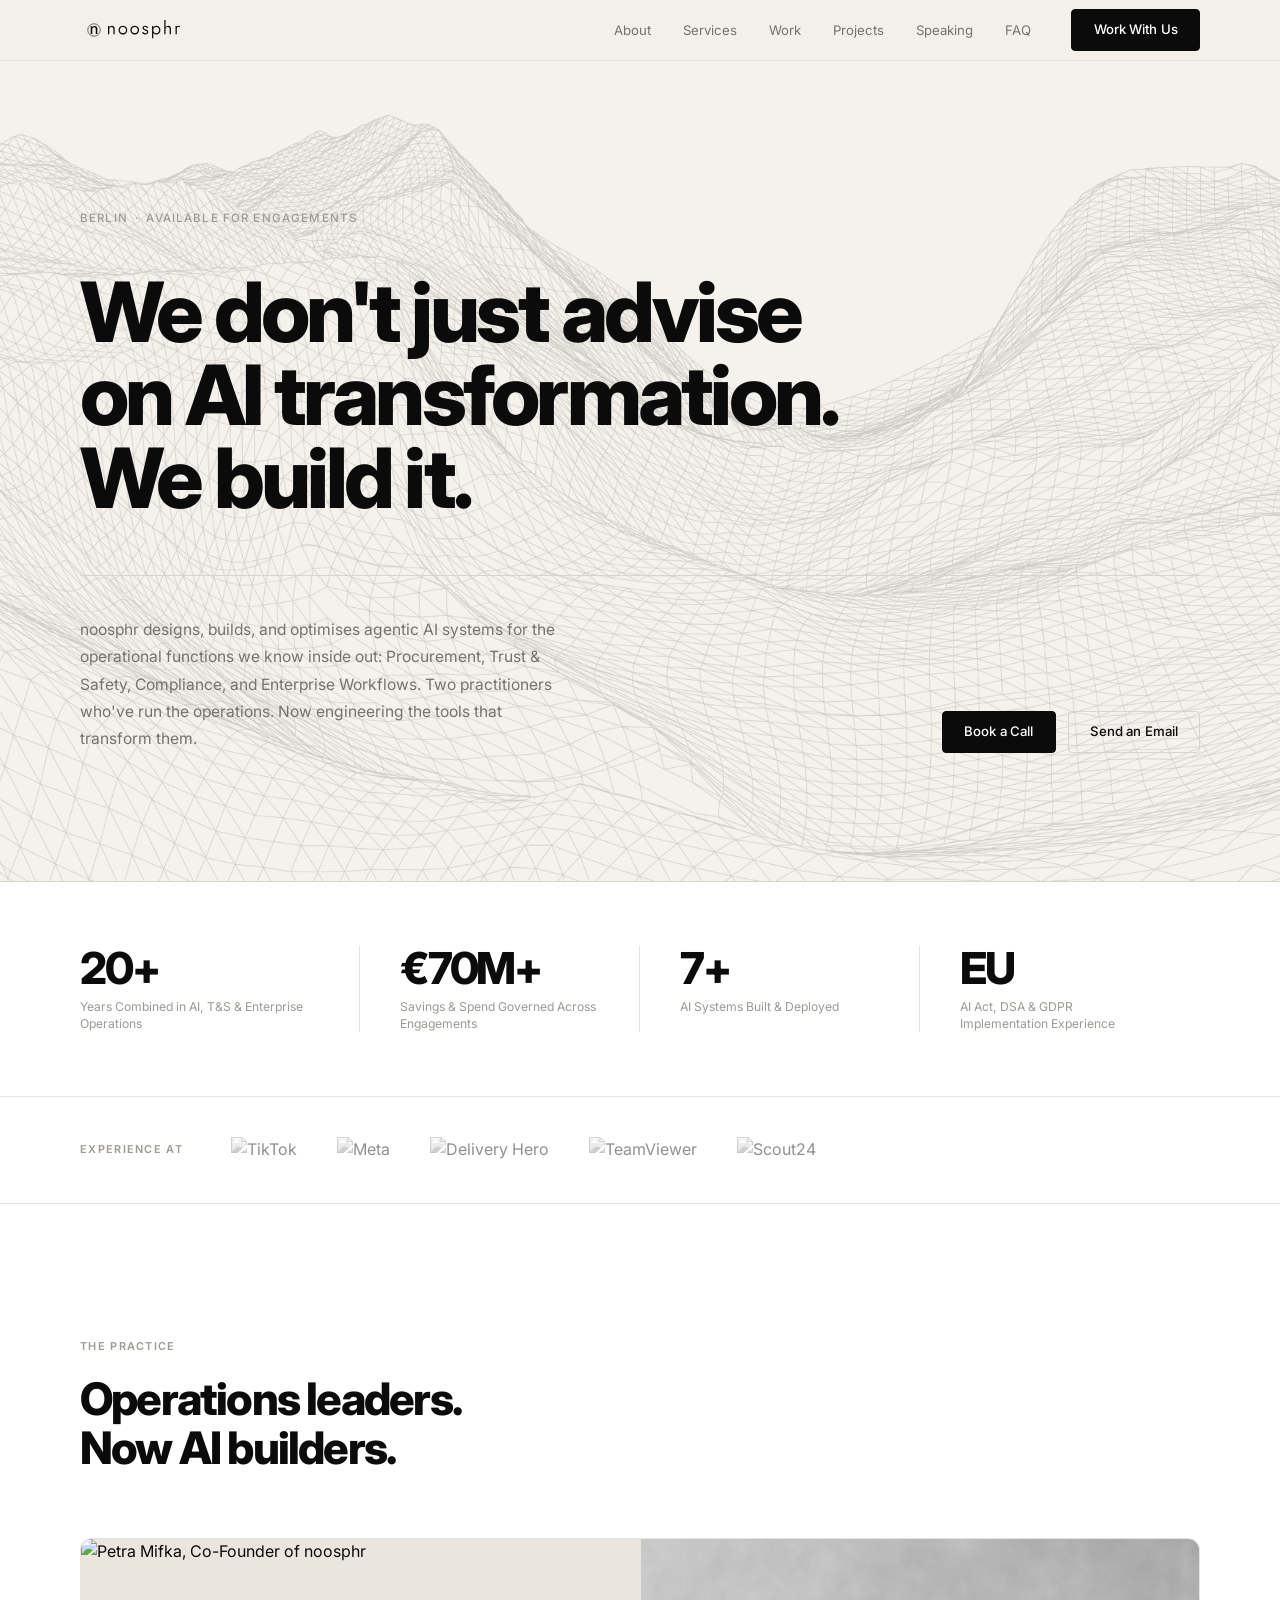
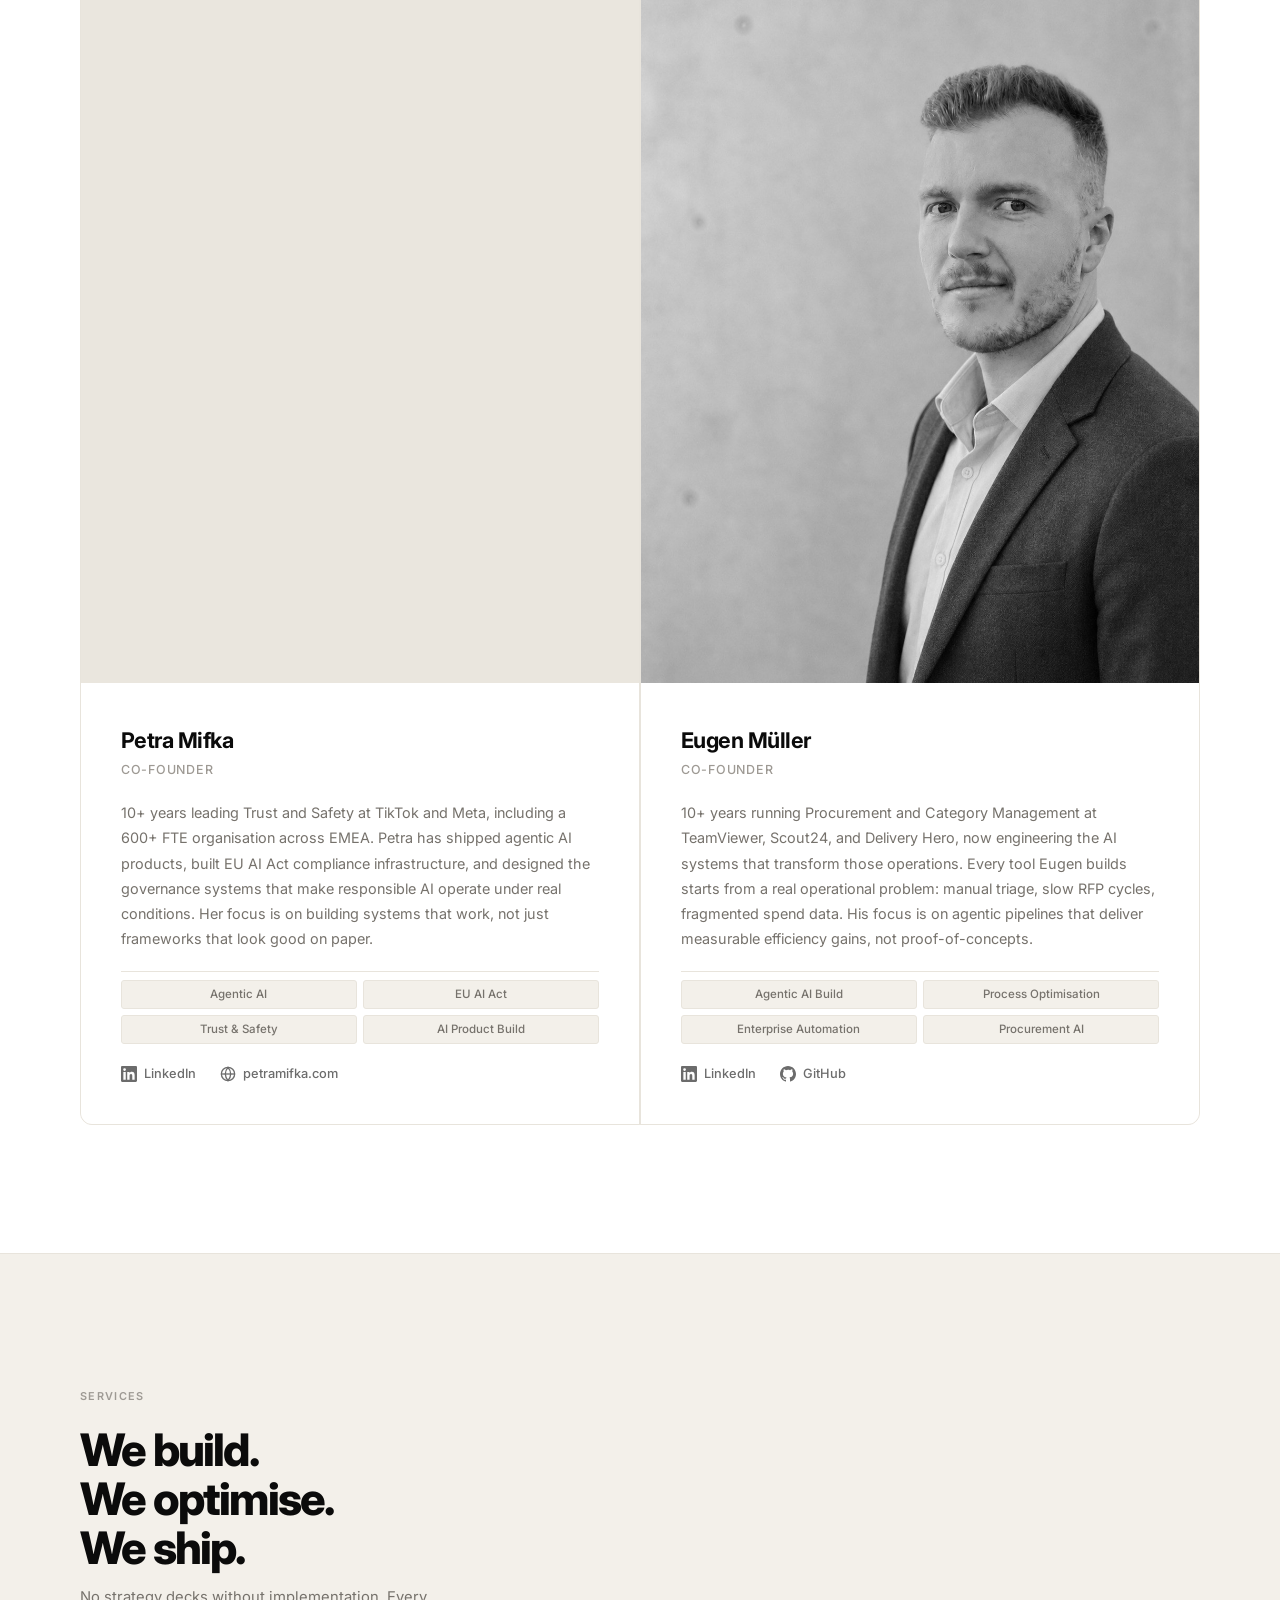
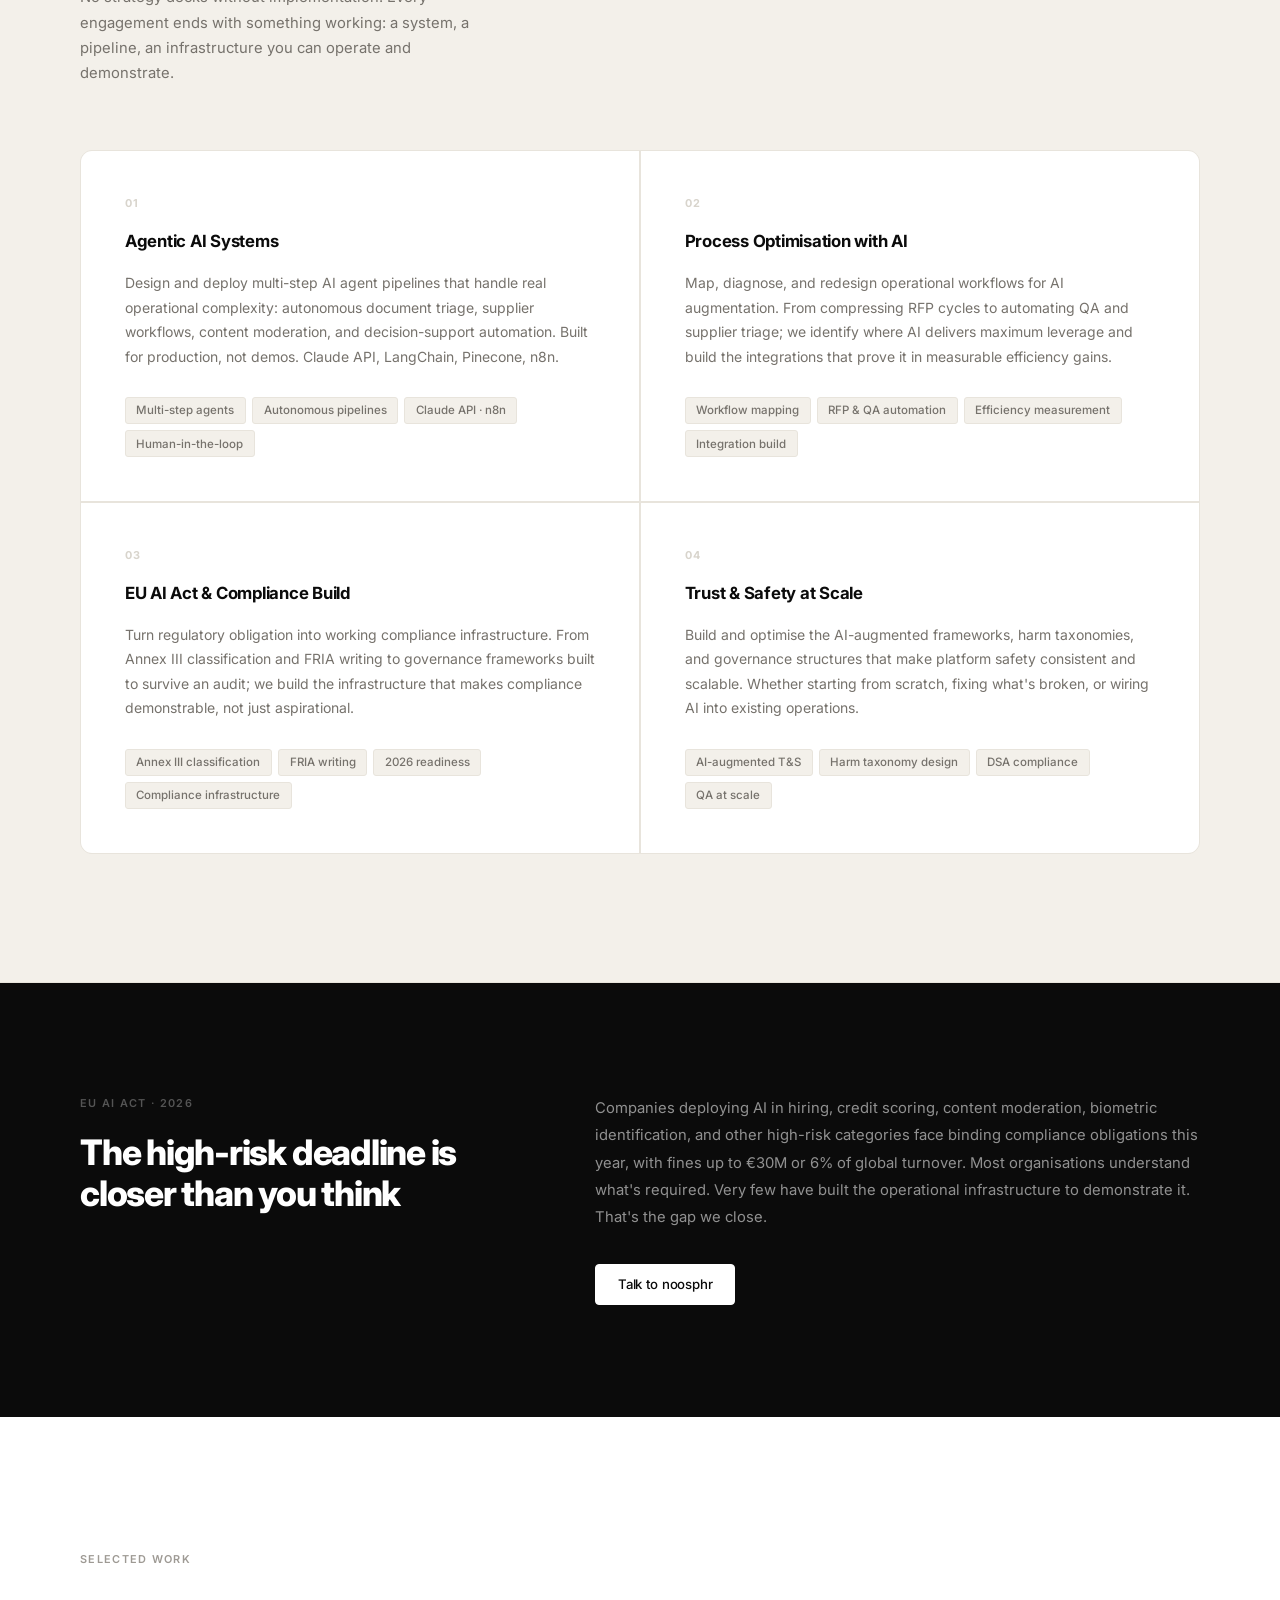
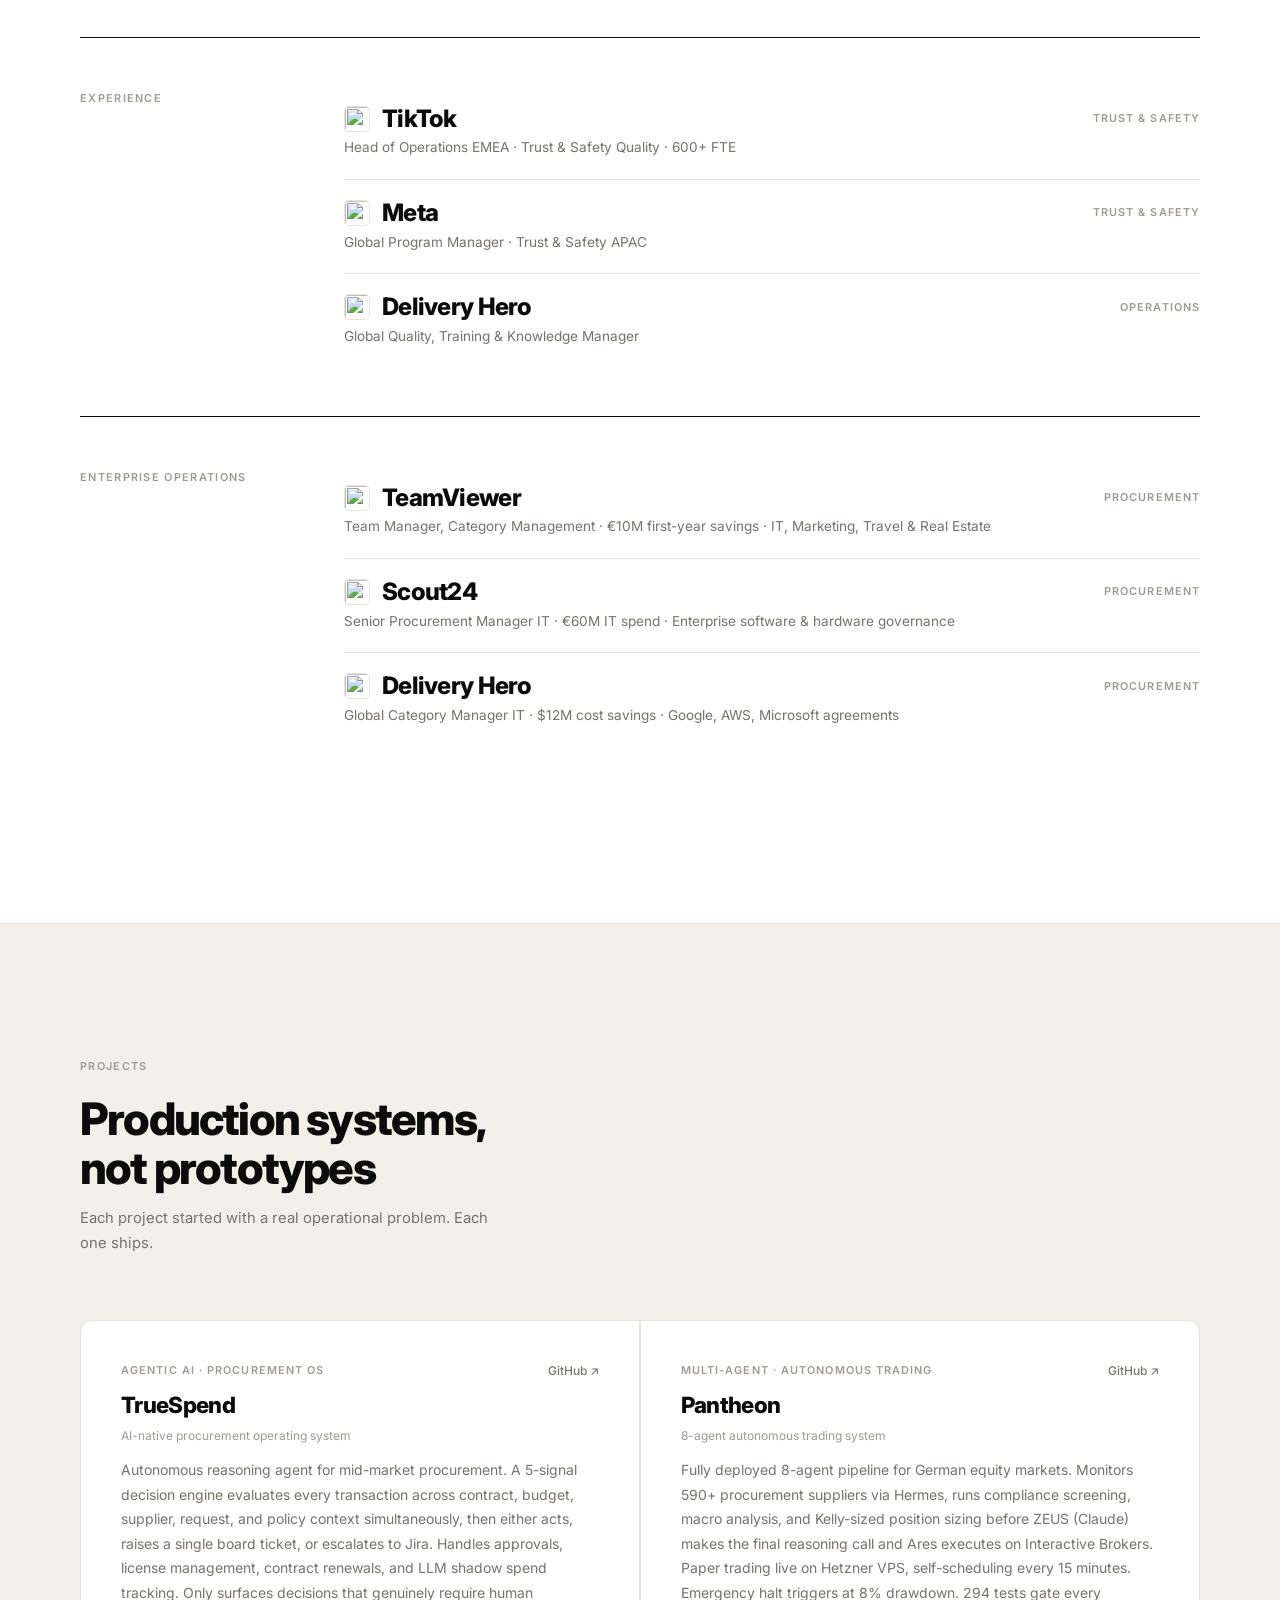
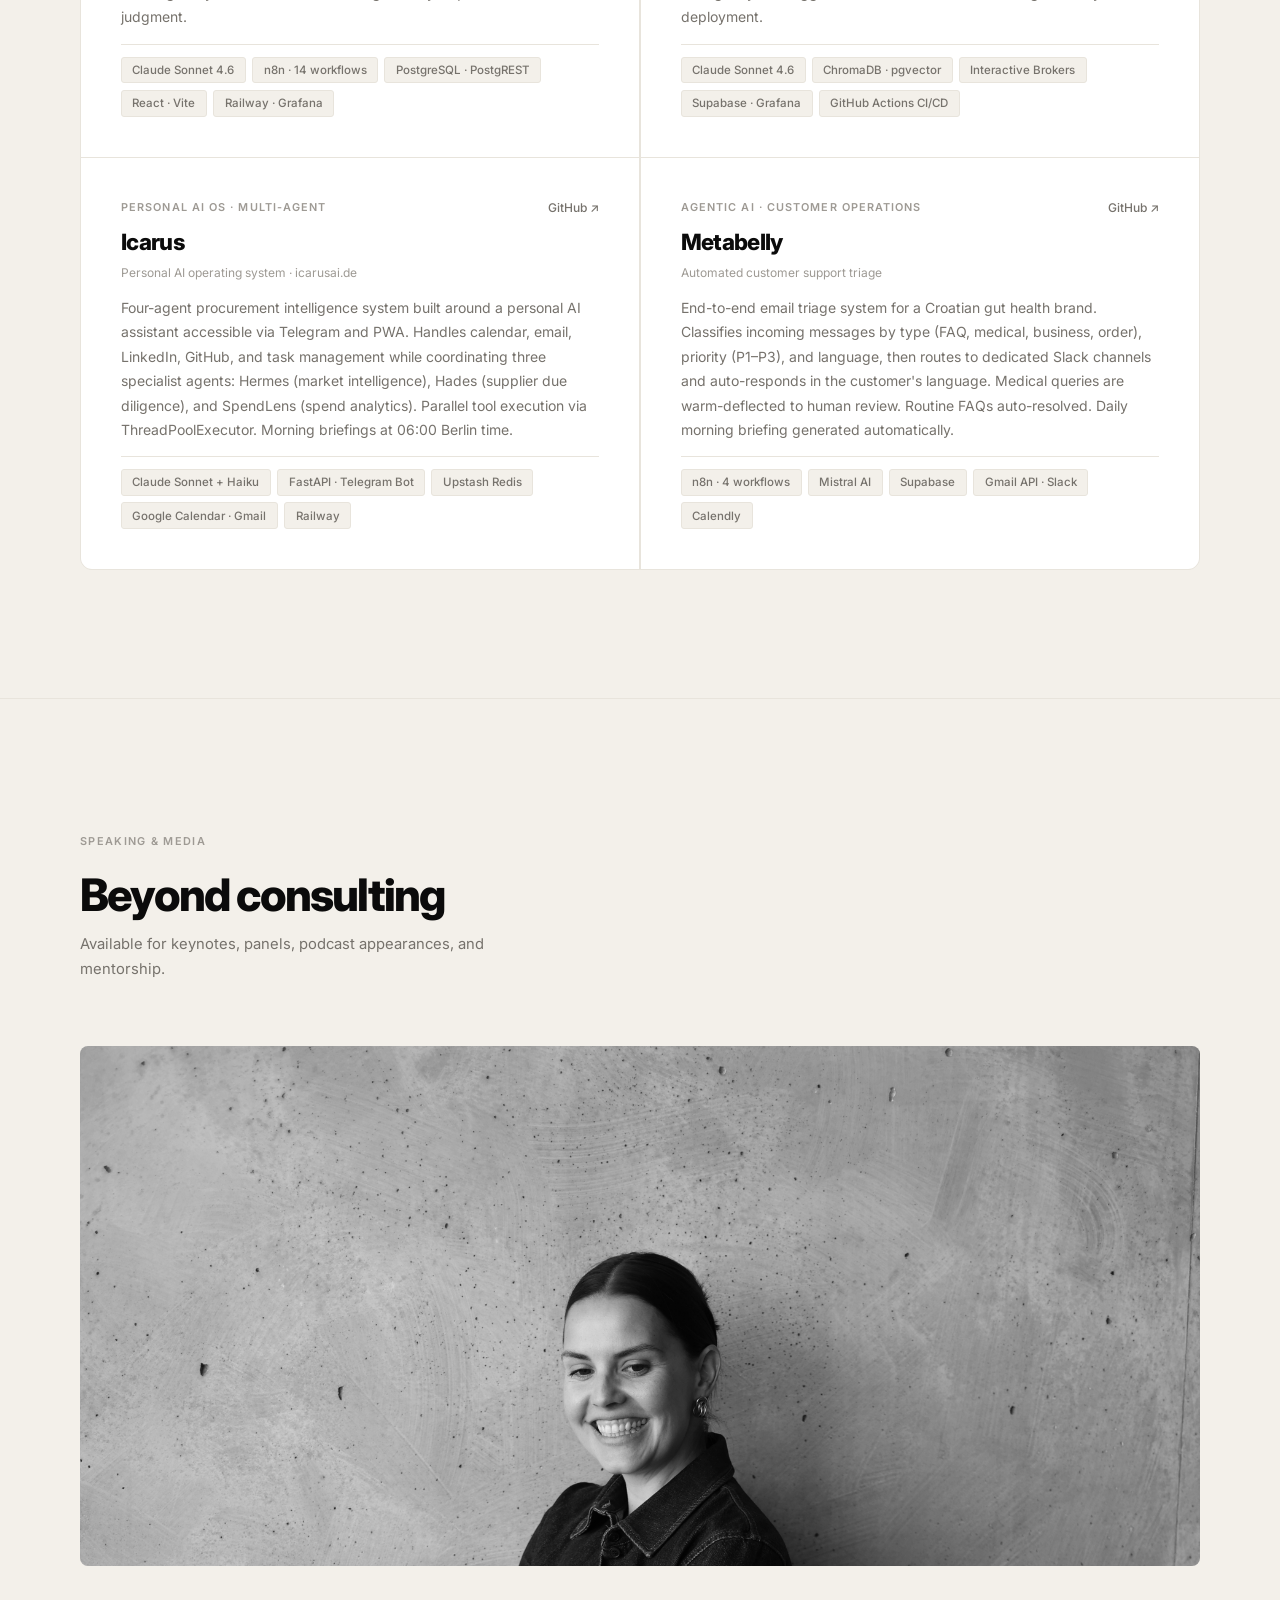
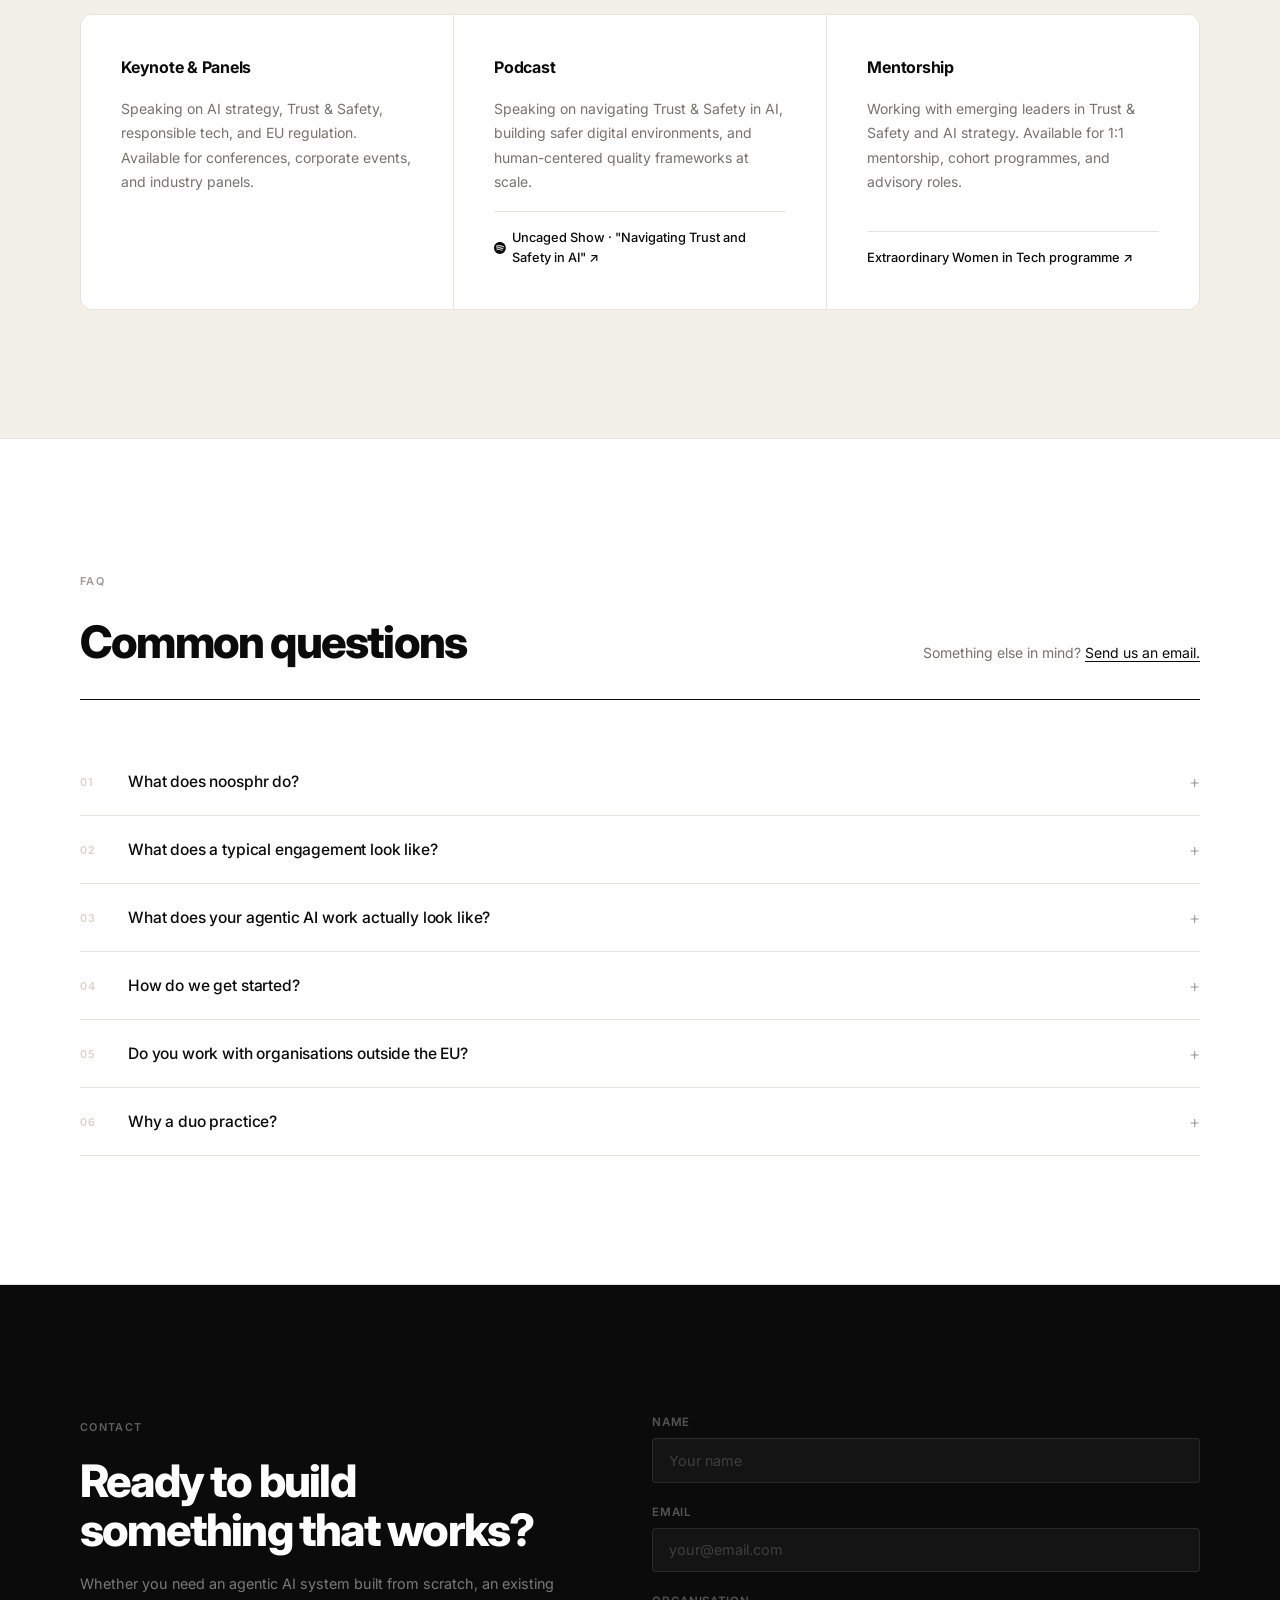
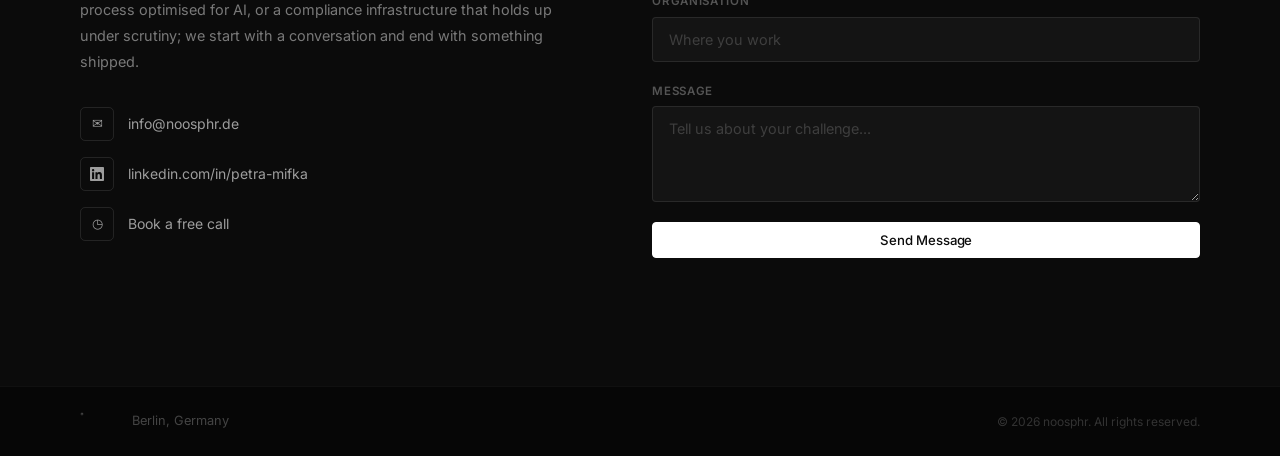
==== commit 8c6688c5: "Switch nav logo to black variant for light background Co-Authored-By: Claude Sonnet 4.6 <noreply@ant" ====
--- a/index.html
+++ b/index.html
@@ -140,7 +140,7 @@
   <nav id="nav" aria-label="Main navigation">
     <div class="nav-inner">
       <a href="#" class="nav-logo" aria-label="noosphr home">
-        <img src="noosphr-logo-horizontal-white.svg" alt="noosphr" height="28" class="nav-logo-img" />
+        <img src="noosphr-logo-horizontal-black.svg" alt="noosphr" height="28" class="nav-logo-img" />
       </a>
       <ul class="nav-links">
         <li><a href="#about">About</a></li>
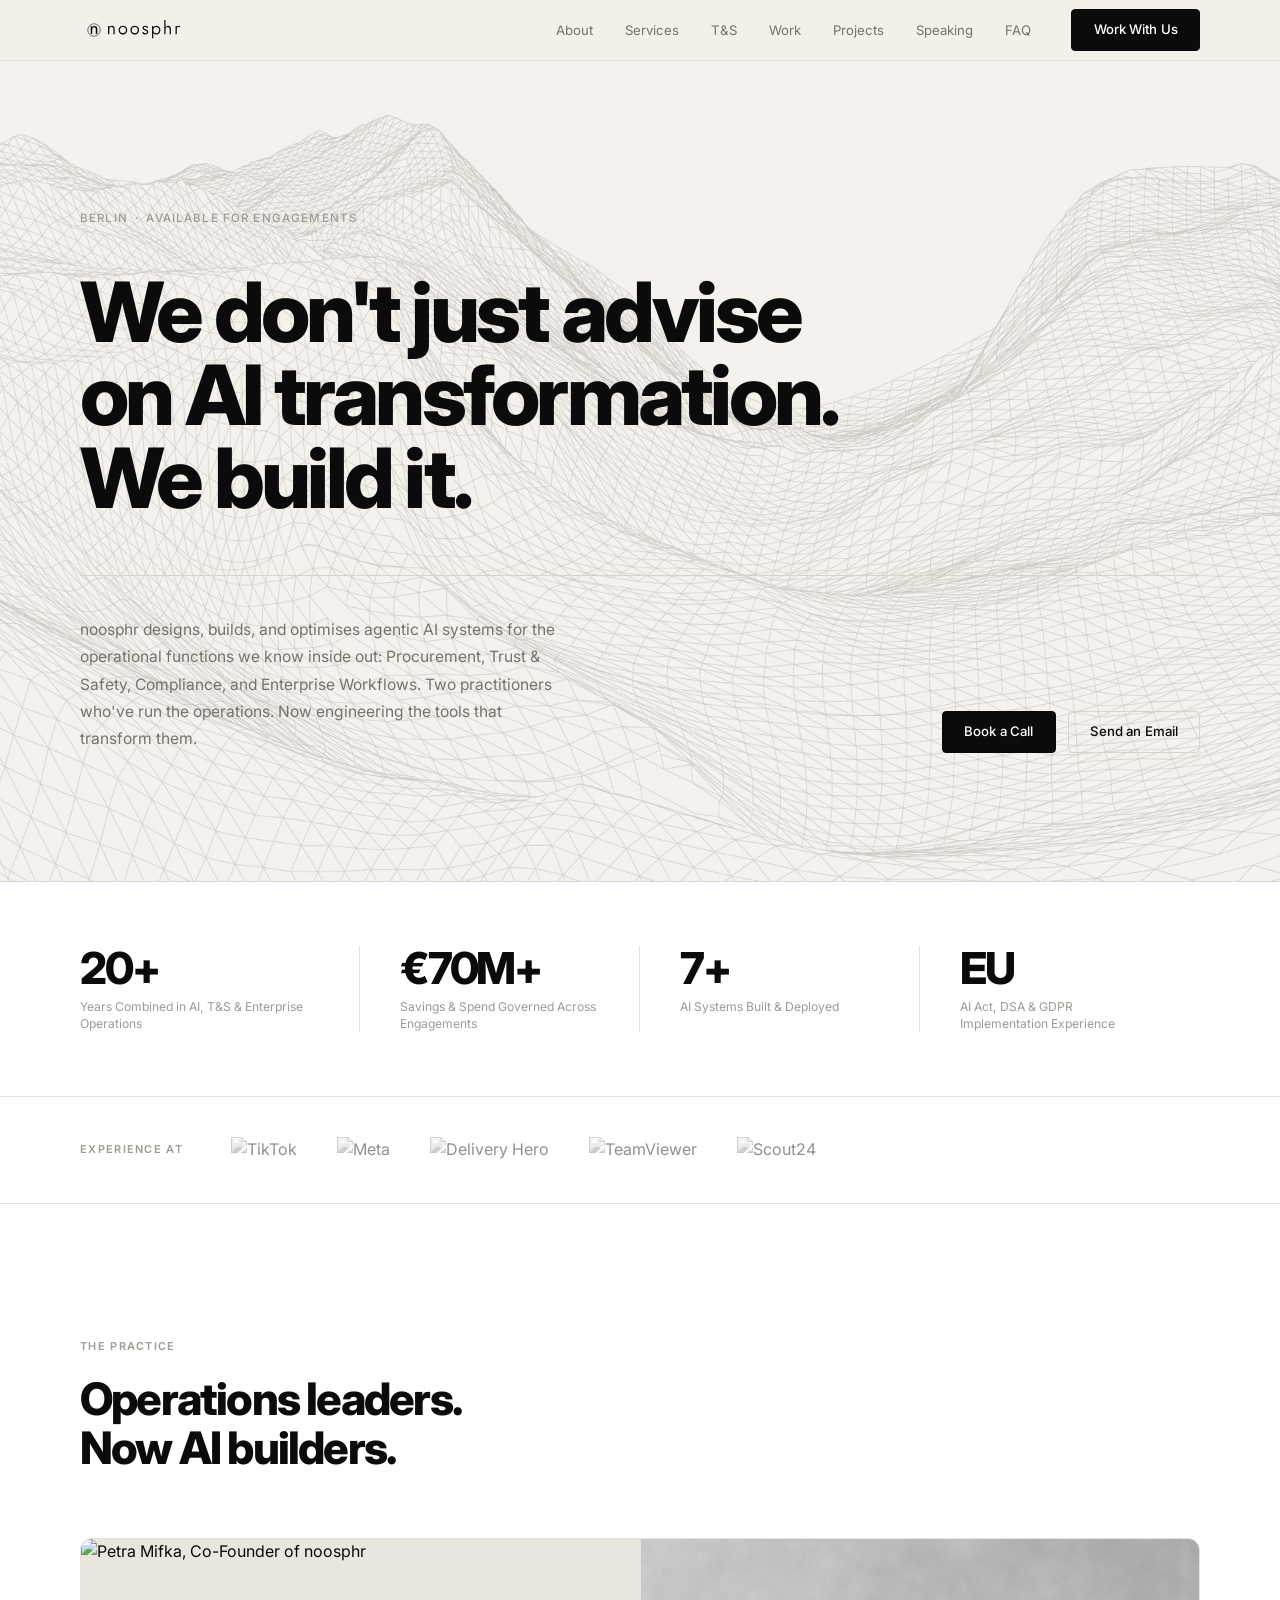
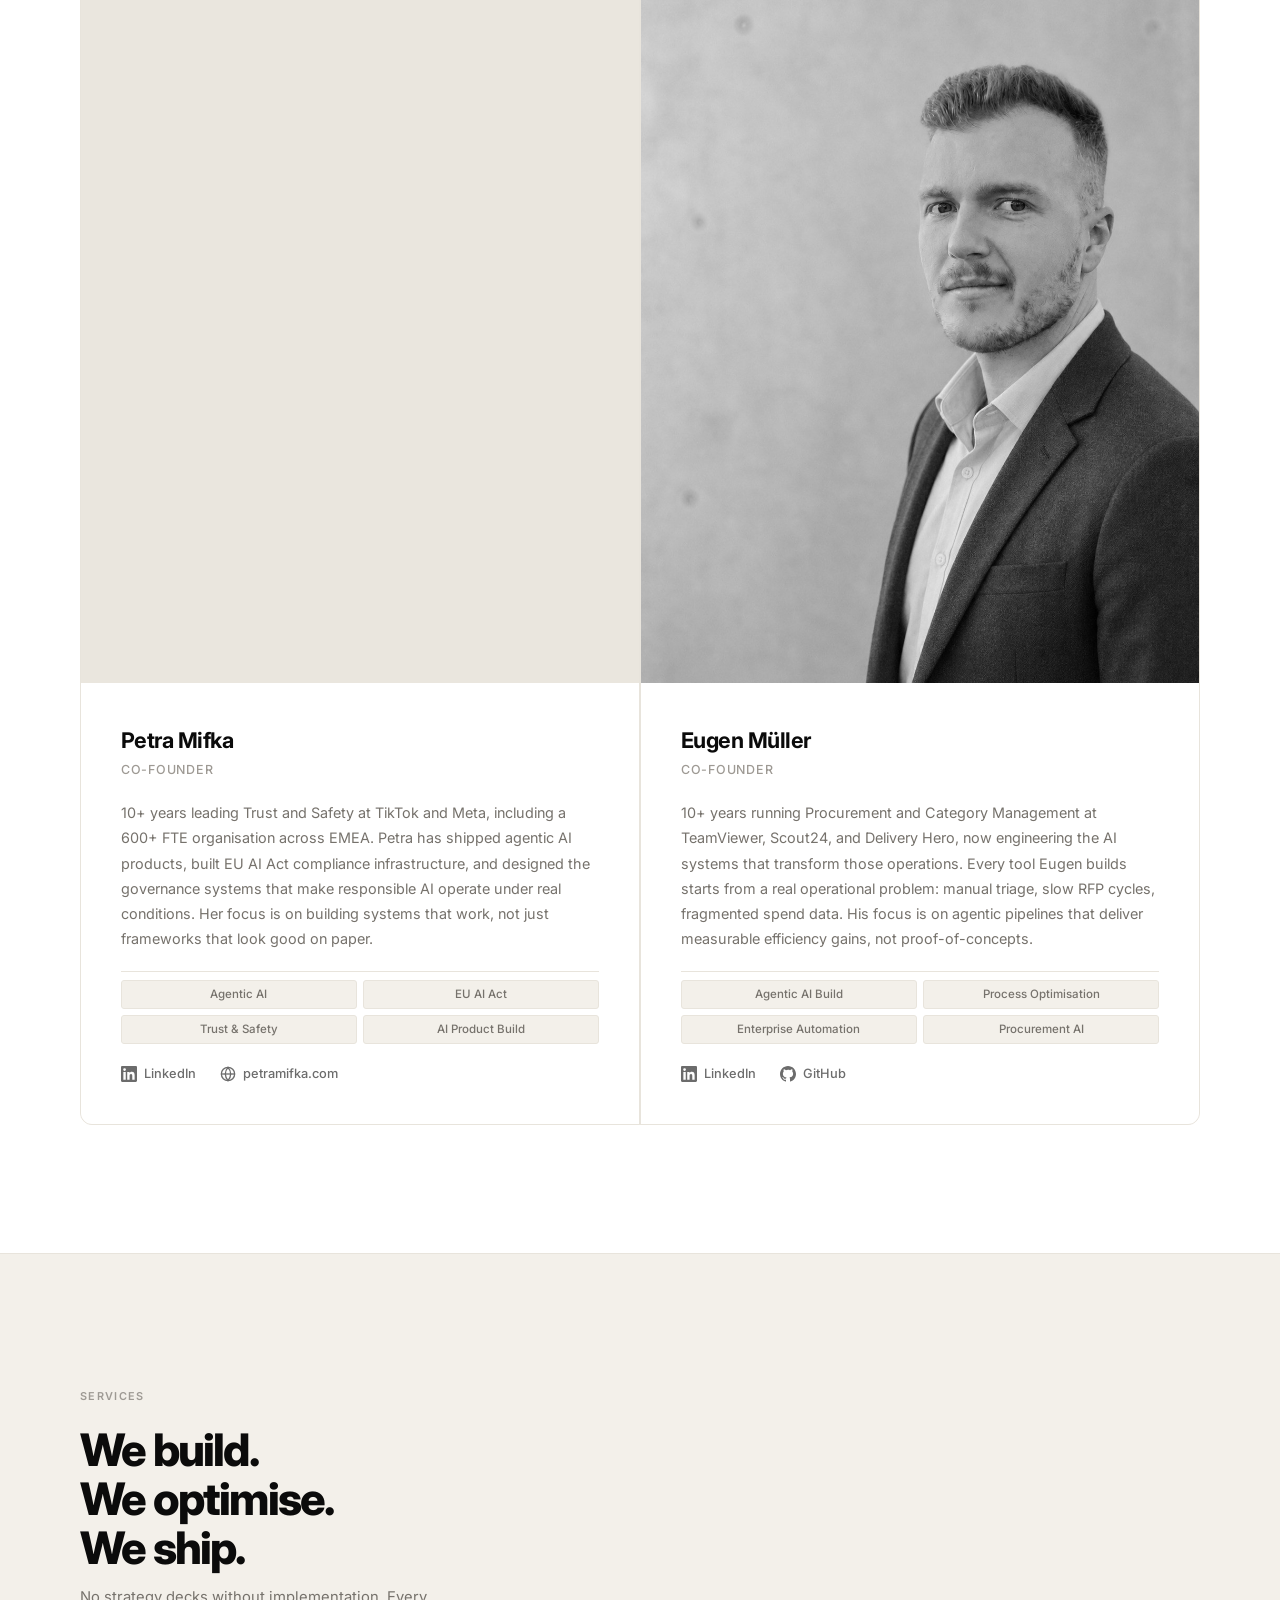
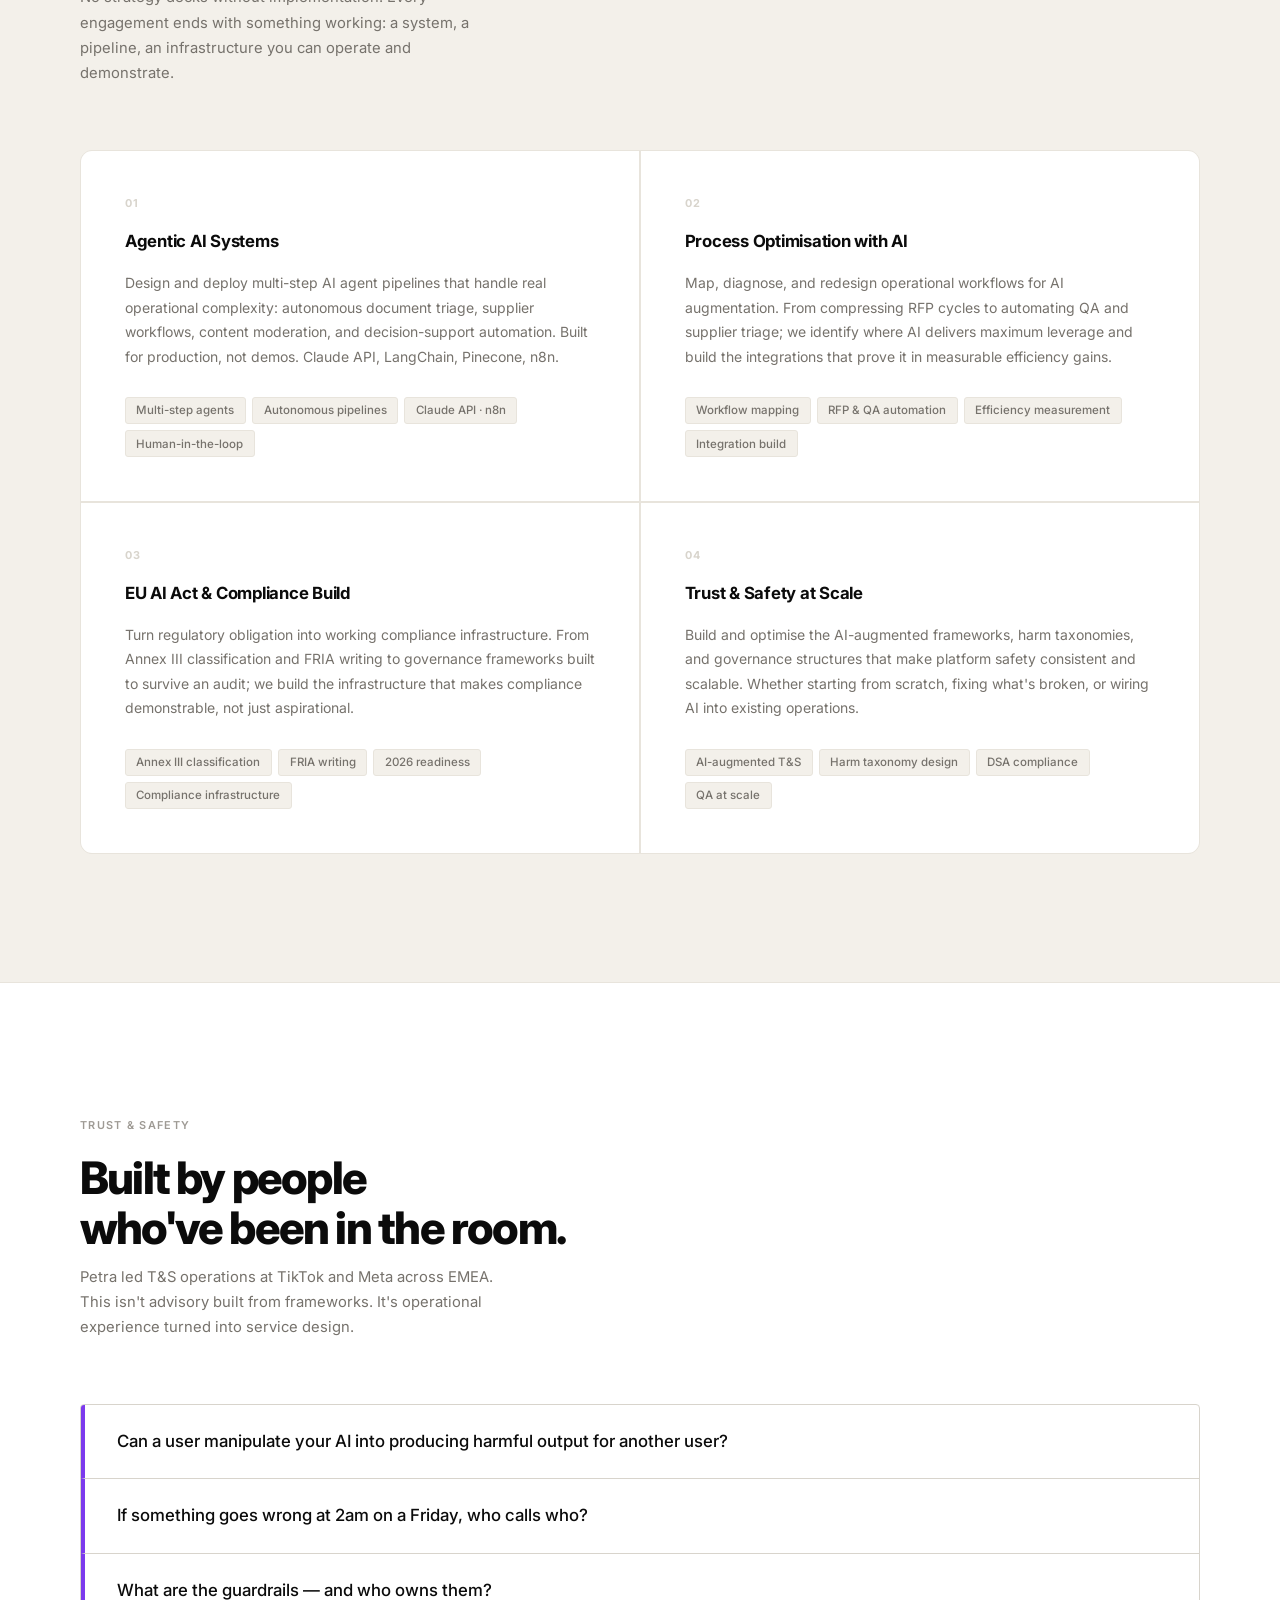
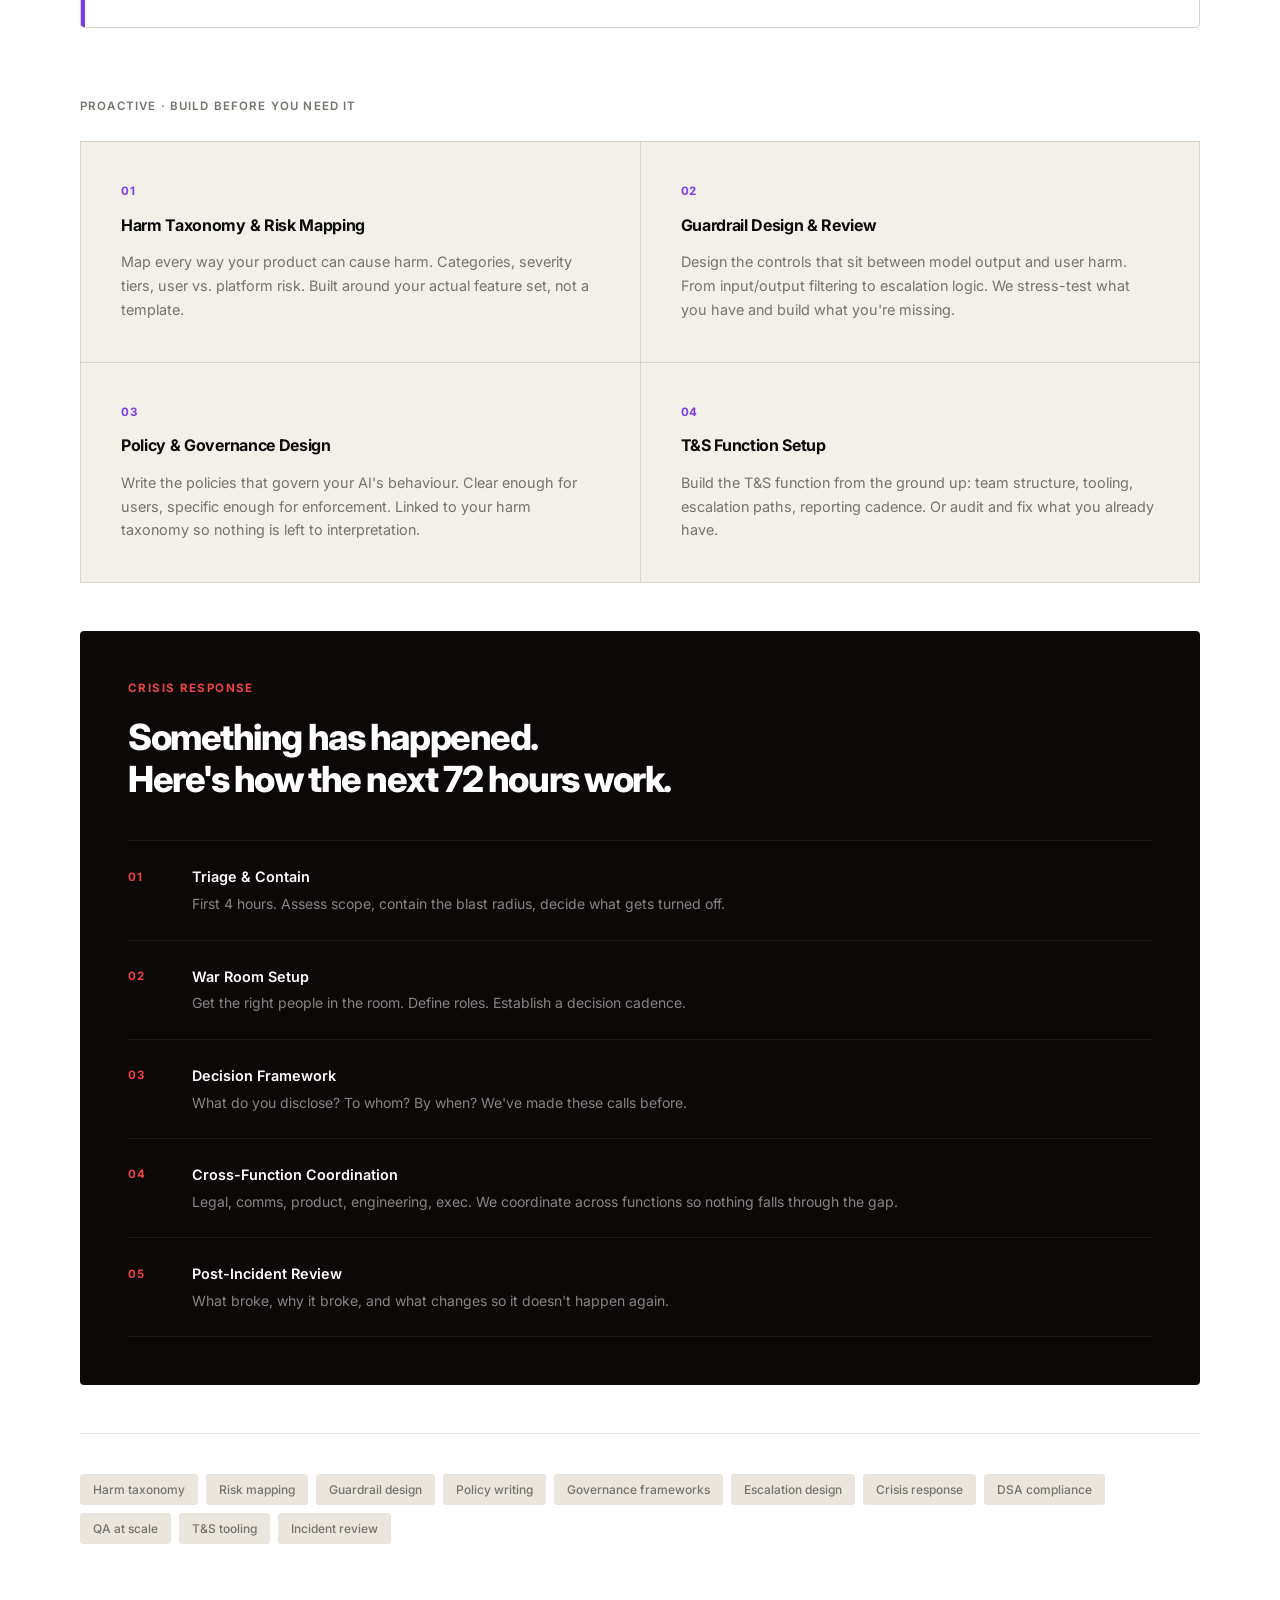
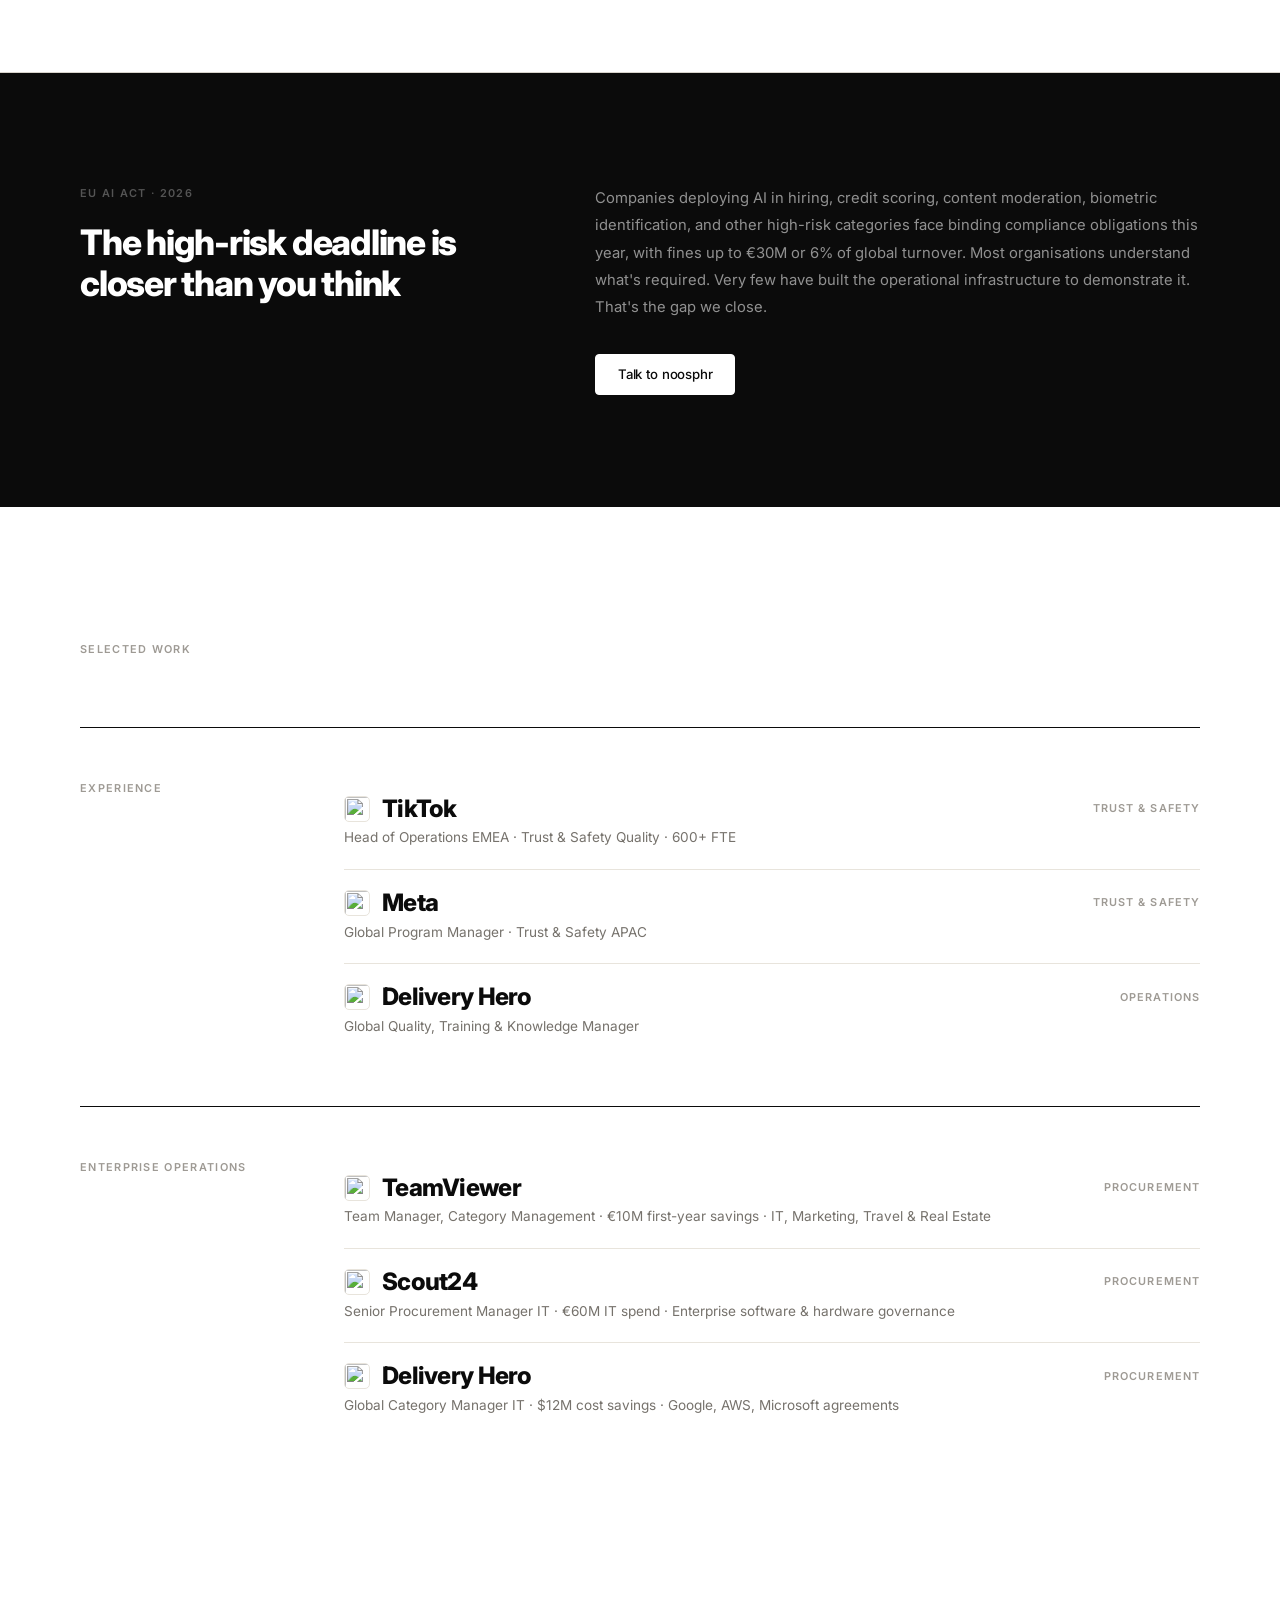
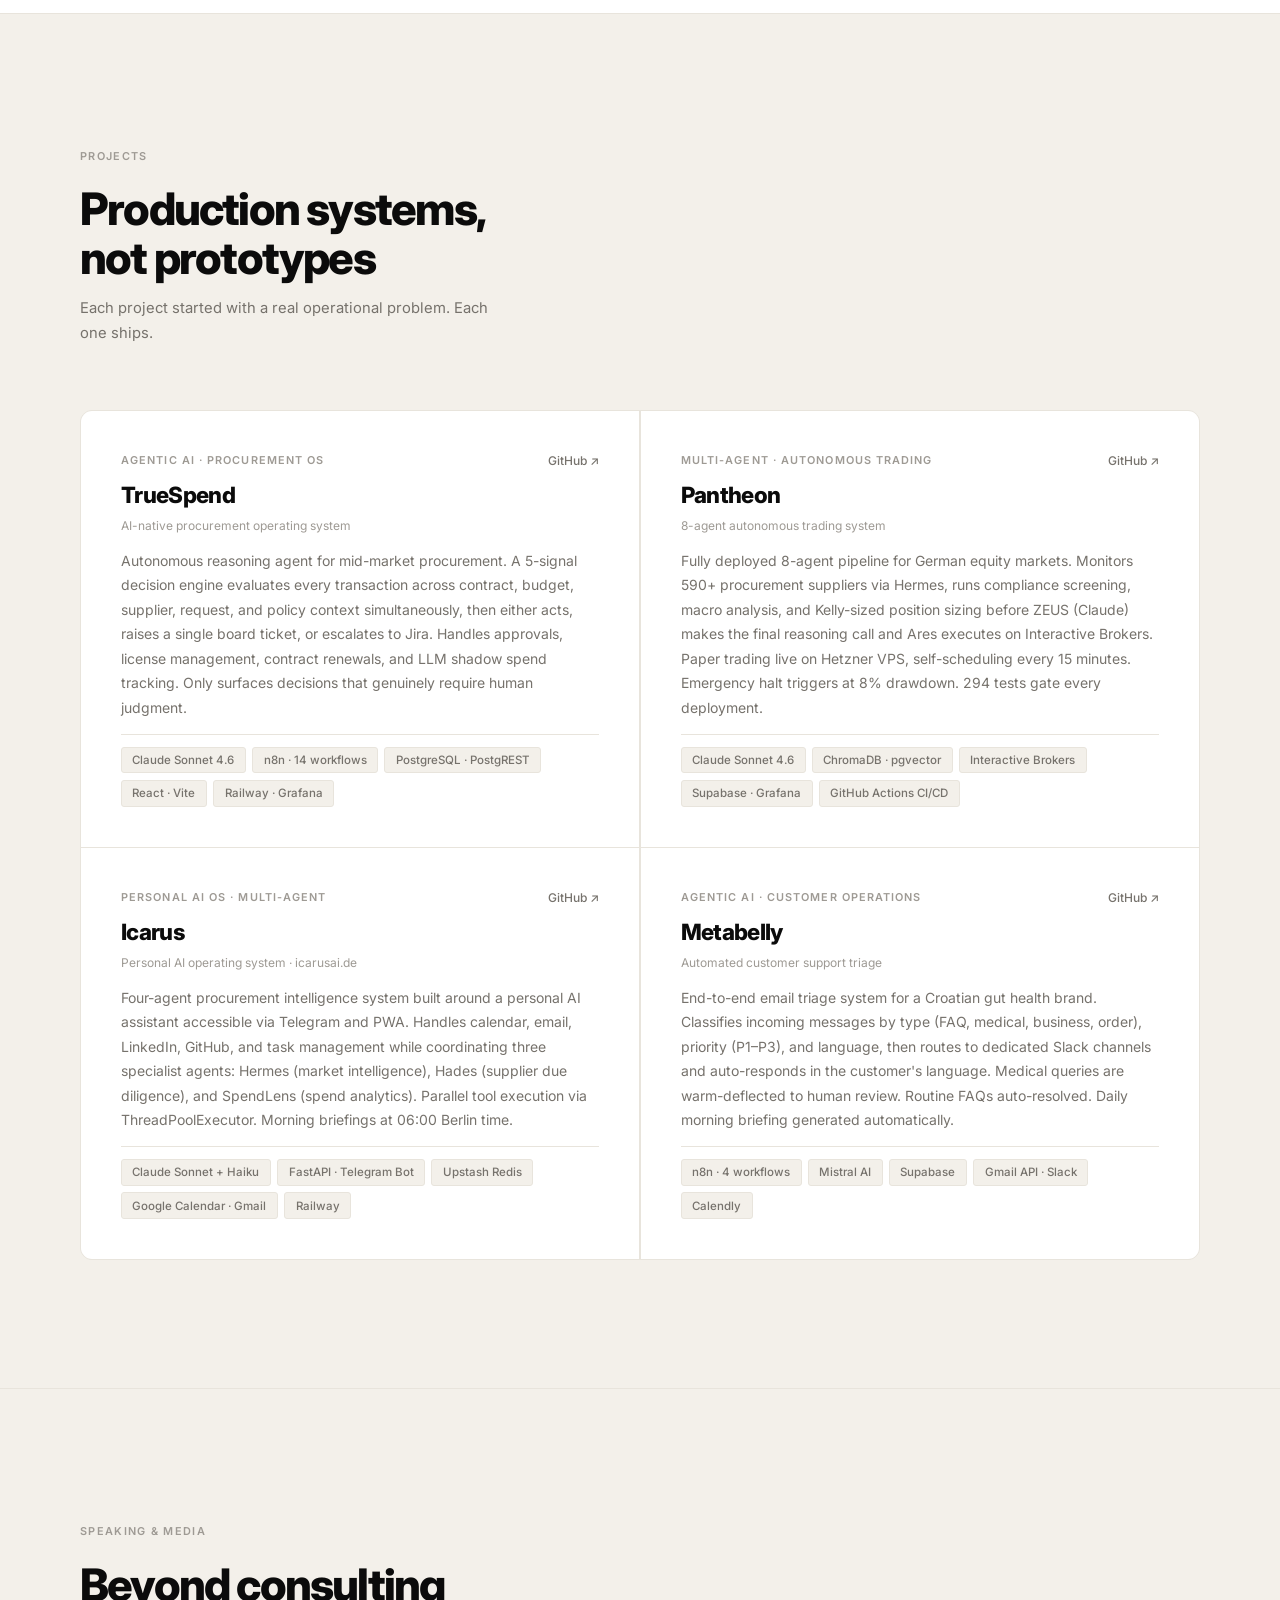
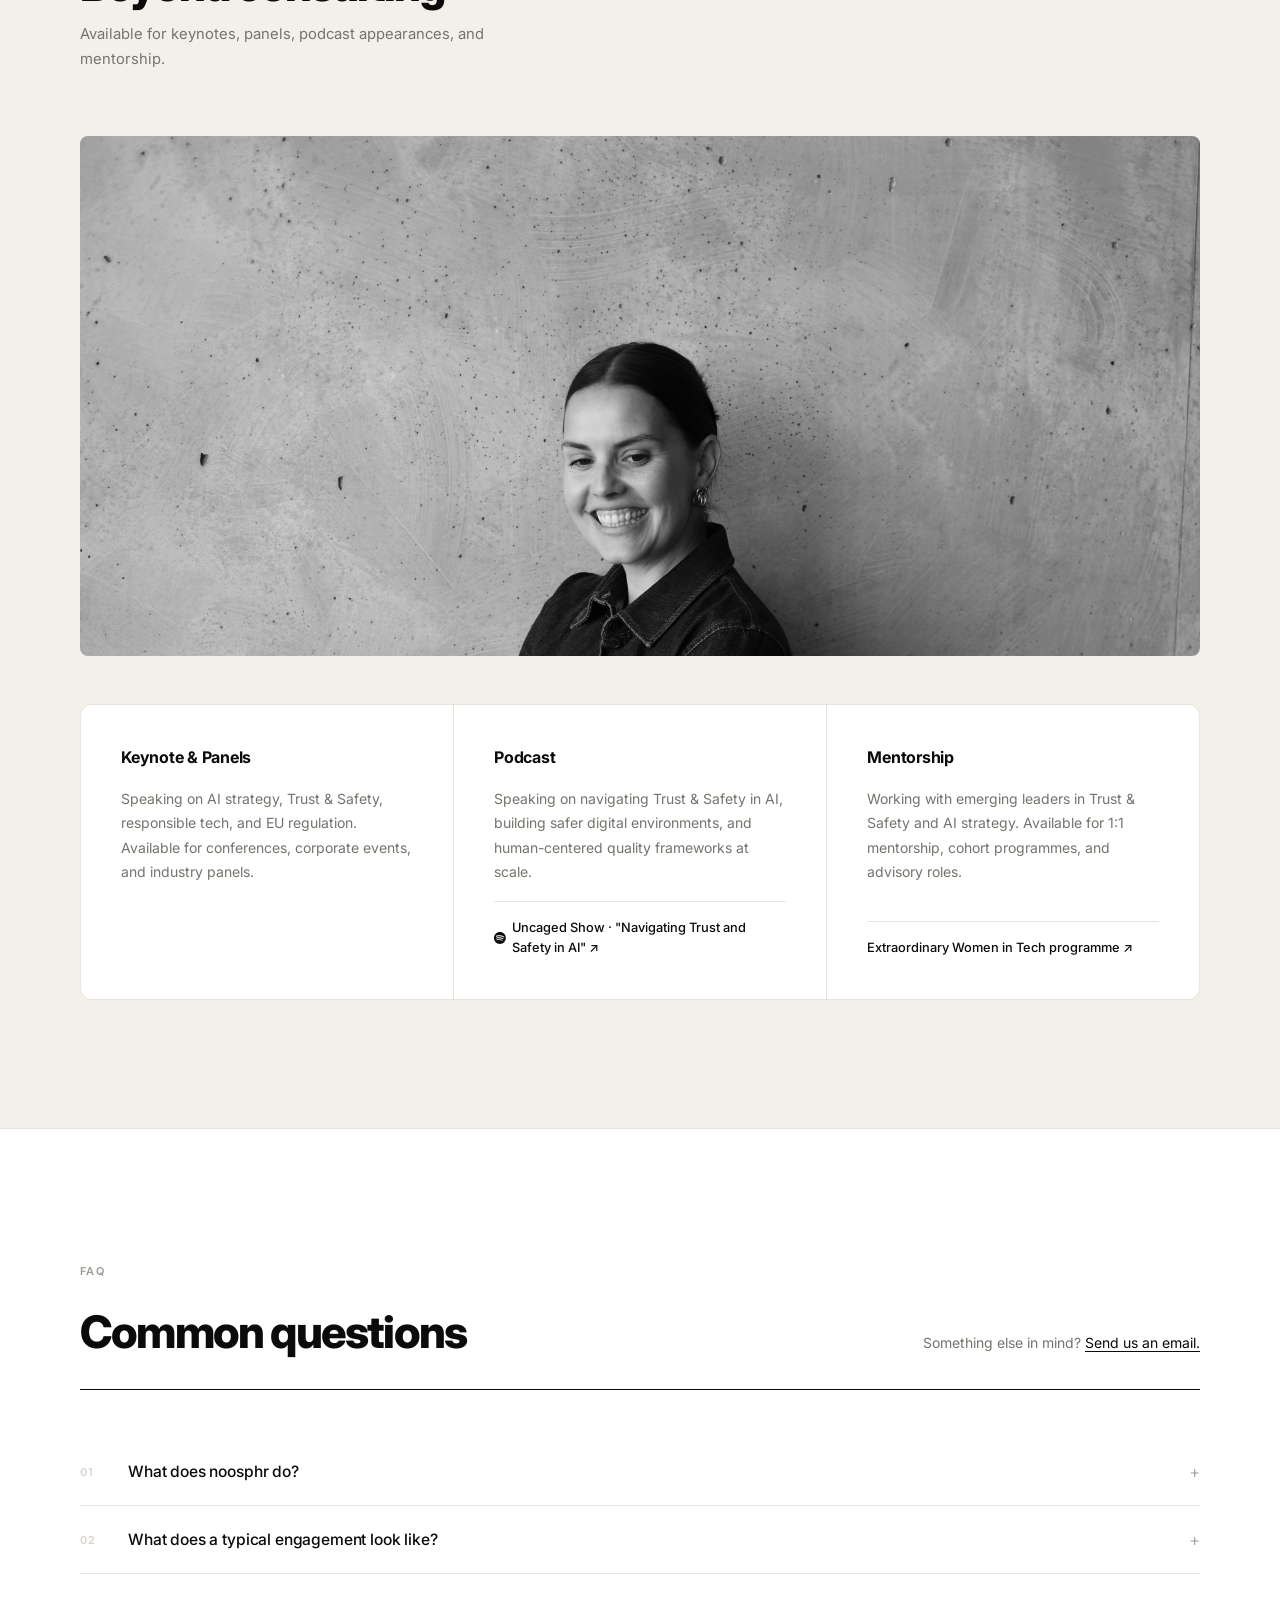
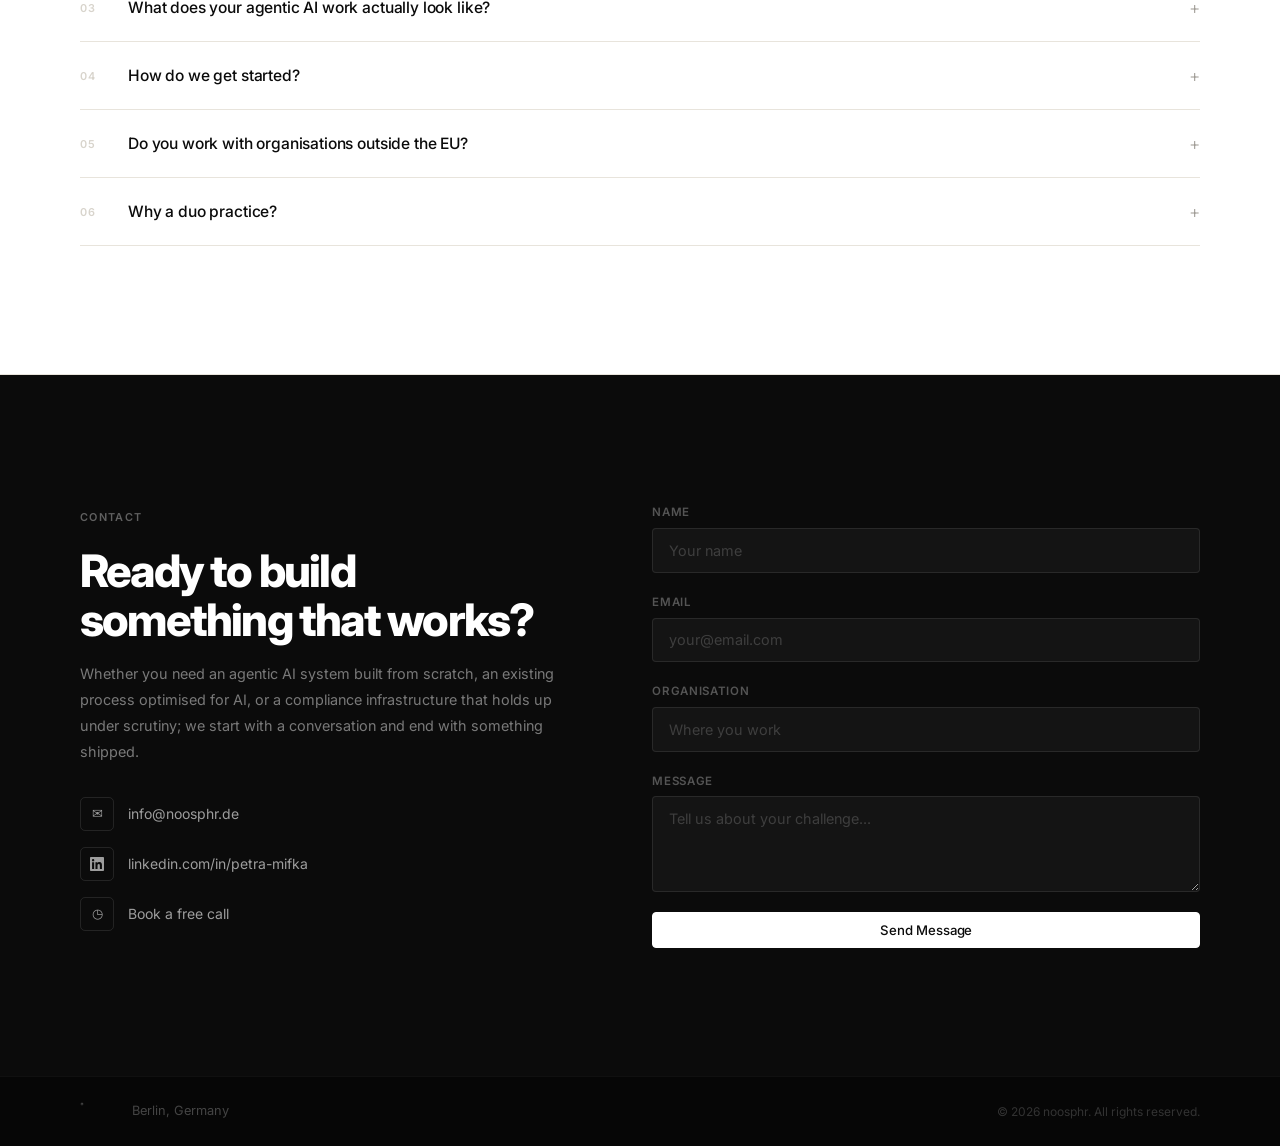
==== commit 7f4803fa: "Add Trust & Safety section: proactive services + crisis response - Three hook questions with purple " ====
--- a/index.html
+++ b/index.html
@@ -145,6 +145,7 @@
       <ul class="nav-links">
         <li><a href="#about">About</a></li>
         <li><a href="#services">Services</a></li>
+        <li><a href="#trust-safety">T&amp;S</a></li>
         <li><a href="#work">Work</a></li>
         <li><a href="#projects">Projects</a></li>
         <li><a href="#speaking">Speaking</a></li>
@@ -158,6 +159,7 @@
     <div class="nav-mobile">
       <a href="#about">About</a>
       <a href="#services">Services</a>
+      <a href="#trust-safety">T&amp;S</a>
       <a href="#work">Work</a>
       <a href="#projects">Projects</a>
       <a href="#speaking">Speaking</a>
@@ -179,7 +181,7 @@
       <div class="hero-bottom">
         <p class="hero-sub">noosphr designs, builds, and optimises agentic AI systems for the operational functions we know inside out: Procurement, Trust &amp; Safety, Compliance, and Enterprise Workflows. Two practitioners who've run the operations. Now engineering the tools that transform them.</p>
         <div class="hero-actions">
-          <a href="https://calendly.com/mifkapetra/30min" target="_blank" rel="noopener" class="btn btn-dark">Book a Call</a>
+          <a href="https://calendly.com/noosphr-info" target="_blank" rel="noopener" class="btn btn-dark">Book a Call</a>
           <a href="mailto:info@noosphr.de" class="btn btn-outline">Send an Email</a>
         </div>
       </div>
@@ -356,6 +358,116 @@
     </div>
   </section>
 
+  <!-- TRUST & SAFETY -->
+  <section id="trust-safety">
+    <div class="container">
+      <div class="section-header">
+        <span class="section-tag">Trust &amp; Safety</span>
+        <h2>Built by people<br>who've been in the room.</h2>
+        <p class="section-sub">Petra led T&amp;S operations at TikTok and Meta across EMEA. This isn't advisory built from frameworks. It's operational experience turned into service design.</p>
+      </div>
+
+      <div class="ts-questions">
+        <div class="ts-question">
+          <p>Can a user manipulate your AI into producing harmful output for another user?</p>
+        </div>
+        <div class="ts-question">
+          <p>If something goes wrong at 2am on a Friday, who calls who?</p>
+        </div>
+        <div class="ts-question">
+          <p>What are the guardrails — and who owns them?</p>
+        </div>
+      </div>
+
+      <div class="ts-sub-header">
+        <span class="ts-sub-label">Proactive · Build before you need it</span>
+      </div>
+      <div class="ts-grid">
+        <div class="ts-card">
+          <span class="ts-num">01</span>
+          <h3>Harm Taxonomy &amp; Risk Mapping</h3>
+          <p>Map every way your product can cause harm. Categories, severity tiers, user vs. platform risk. Built around your actual feature set, not a template.</p>
+        </div>
+        <div class="ts-card">
+          <span class="ts-num">02</span>
+          <h3>Guardrail Design &amp; Review</h3>
+          <p>Design the controls that sit between model output and user harm. From input/output filtering to escalation logic. We stress-test what you have and build what you're missing.</p>
+        </div>
+        <div class="ts-card">
+          <span class="ts-num">03</span>
+          <h3>Policy &amp; Governance Design</h3>
+          <p>Write the policies that govern your AI's behaviour. Clear enough for users, specific enough for enforcement. Linked to your harm taxonomy so nothing is left to interpretation.</p>
+        </div>
+        <div class="ts-card">
+          <span class="ts-num">04</span>
+          <h3>T&amp;S Function Setup</h3>
+          <p>Build the T&amp;S function from the ground up: team structure, tooling, escalation paths, reporting cadence. Or audit and fix what you already have.</p>
+        </div>
+      </div>
+
+      <div class="ts-crisis">
+        <div class="ts-crisis-inner">
+          <span class="ts-crisis-label">Crisis Response</span>
+          <h3>Something has happened.<br>Here's how the next 72 hours work.</h3>
+          <div class="ts-steps">
+            <div class="ts-step">
+              <span class="ts-step-num">01</span>
+              <div class="ts-step-body">
+                <strong>Triage &amp; Contain</strong>
+                <p>First 4 hours. Assess scope, contain the blast radius, decide what gets turned off.</p>
+              </div>
+            </div>
+            <div class="ts-step">
+              <span class="ts-step-num">02</span>
+              <div class="ts-step-body">
+                <strong>War Room Setup</strong>
+                <p>Get the right people in the room. Define roles. Establish a decision cadence.</p>
+              </div>
+            </div>
+            <div class="ts-step">
+              <span class="ts-step-num">03</span>
+              <div class="ts-step-body">
+                <strong>Decision Framework</strong>
+                <p>What do you disclose? To whom? By when? We've made these calls before.</p>
+              </div>
+            </div>
+            <div class="ts-step">
+              <span class="ts-step-num">04</span>
+              <div class="ts-step-body">
+                <strong>Cross-Function Coordination</strong>
+                <p>Legal, comms, product, engineering, exec. We coordinate across functions so nothing falls through the gap.</p>
+              </div>
+            </div>
+            <div class="ts-step">
+              <span class="ts-step-num">05</span>
+              <div class="ts-step-body">
+                <strong>Post-Incident Review</strong>
+                <p>What broke, why it broke, and what changes so it doesn't happen again.</p>
+              </div>
+            </div>
+          </div>
+        </div>
+      </div>
+
+      <div class="ts-capabilities">
+        <ul class="ts-cap-list">
+          <li>Harm taxonomy</li>
+          <li>Risk mapping</li>
+          <li>Guardrail design</li>
+          <li>Policy writing</li>
+          <li>Governance frameworks</li>
+          <li>Escalation design</li>
+          <li>Crisis response</li>
+          <li>DSA compliance</li>
+          <li>QA at scale</li>
+          <li>T&amp;S tooling</li>
+          <li>Incident review</li>
+        </ul>
+      </div>
+
+    </div>
+  </section>
+
   <!-- DEADLINE BANNER -->
   <section id="deadline">
     <div class="container">
@@ -667,7 +779,7 @@
               </span>
               linkedin.com/in/petra-mifka
             </a>
-            <a href="https://calendly.com/mifkapetra/30min" target="_blank" rel="noopener" class="contact-link">
+            <a href="https://calendly.com/noosphr-info" target="_blank" rel="noopener" class="contact-link">
               <span class="contact-link-icon" aria-hidden="true">◷</span>
               Book a free call
             </a>
--- a/styles.css
+++ b/styles.css
@@ -606,6 +606,174 @@
   border-radius: 3px;
 }
 
+/* ── TRUST & SAFETY ── */
+#trust-safety {
+  padding: 8rem 0;
+  border-bottom: 1px solid var(--border);
+}
+
+.ts-questions {
+  display: flex;
+  flex-direction: column;
+  margin: 3rem 0 4rem;
+  border: 1px solid var(--border);
+  border-radius: 4px;
+  overflow: hidden;
+}
+
+.ts-question {
+  padding: 1.5rem 2rem;
+  border-left: 4px solid #7C3AED;
+  border-bottom: 1px solid var(--border);
+}
+
+.ts-question:last-child { border-bottom: none; }
+
+.ts-question p {
+  font-size: 1.05rem;
+  font-weight: 500;
+  color: var(--ink);
+  margin: 0;
+  line-height: 1.5;
+}
+
+.ts-sub-header { margin-bottom: 1.5rem; }
+
+.ts-sub-label {
+  font-size: 0.72rem;
+  font-weight: 600;
+  letter-spacing: 0.1em;
+  text-transform: uppercase;
+  color: var(--muted);
+}
+
+.ts-grid {
+  display: grid;
+  grid-template-columns: repeat(2, 1fr);
+  gap: 1px;
+  background: var(--border);
+  border: 1px solid var(--border);
+  margin-bottom: 3rem;
+}
+
+.ts-card {
+  background: var(--off-white);
+  padding: 2.5rem;
+  display: flex;
+  flex-direction: column;
+  gap: 0.75rem;
+}
+
+.ts-num {
+  font-size: 0.72rem;
+  font-weight: 700;
+  letter-spacing: 0.08em;
+  color: #7C3AED;
+}
+
+.ts-card h3 {
+  font-size: 1rem;
+  font-weight: 700;
+  color: var(--ink);
+  letter-spacing: -0.02em;
+  margin: 0;
+}
+
+.ts-card p {
+  font-size: 0.9rem;
+  color: var(--muted);
+  line-height: 1.65;
+  margin: 0;
+}
+
+.ts-crisis {
+  background: #0D0808;
+  border-radius: 4px;
+  margin-bottom: 3rem;
+  overflow: hidden;
+}
+
+.ts-crisis-inner { padding: 3rem; }
+
+.ts-crisis-label {
+  display: block;
+  font-size: 0.72rem;
+  font-weight: 700;
+  letter-spacing: 0.12em;
+  text-transform: uppercase;
+  color: #EF4444;
+  margin-bottom: 1.25rem;
+}
+
+.ts-crisis h3 {
+  font-size: clamp(1.5rem, 3vw, 2.25rem);
+  font-weight: 800;
+  color: #FFFFFF;
+  letter-spacing: -0.04em;
+  line-height: 1.15;
+  margin-bottom: 2.5rem;
+}
+
+.ts-steps {
+  display: flex;
+  flex-direction: column;
+  border-top: 1px solid rgba(255,255,255,0.08);
+}
+
+.ts-step {
+  display: grid;
+  grid-template-columns: 2.5rem 1fr;
+  gap: 1.5rem;
+  padding: 1.5rem 0;
+  border-bottom: 1px solid rgba(255,255,255,0.08);
+  align-items: start;
+}
+
+.ts-step-num {
+  font-size: 0.72rem;
+  font-weight: 700;
+  color: #EF4444;
+  letter-spacing: 0.08em;
+  padding-top: 0.15rem;
+}
+
+.ts-step-body strong {
+  display: block;
+  font-size: 0.9rem;
+  font-weight: 600;
+  color: #FFFFFF;
+  margin-bottom: 0.3rem;
+}
+
+.ts-step-body p {
+  font-size: 0.875rem;
+  color: rgba(255,255,255,0.5);
+  line-height: 1.6;
+  margin: 0;
+}
+
+.ts-capabilities {
+  padding-top: 2.5rem;
+  border-top: 1px solid var(--border-light);
+}
+
+.ts-cap-list {
+  list-style: none;
+  display: flex;
+  flex-wrap: wrap;
+  gap: 0.5rem;
+}
+
+.ts-cap-list li {
+  font-size: 0.75rem;
+  font-weight: 500;
+  color: var(--muted);
+  background: var(--cream);
+  border: 1px solid var(--border-light);
+  padding: 0.3rem 0.75rem;
+  border-radius: 3px;
+}
+
 /* ── DEADLINE BANNER ── */
 #deadline {
   padding: 7rem 0;
@@ -1185,6 +1353,9 @@
   .faq-header-right { flex-shrink: unset; }
 
   .speaking-photo img { max-height: 240px; }
+  .ts-grid { grid-template-columns: 1fr; }
+  .ts-crisis-inner { padding: 2rem 1.5rem; }
+  .ts-question { padding: 1.25rem 1.5rem; }
 
   .eng-name { font-size: 1.25rem; }
 
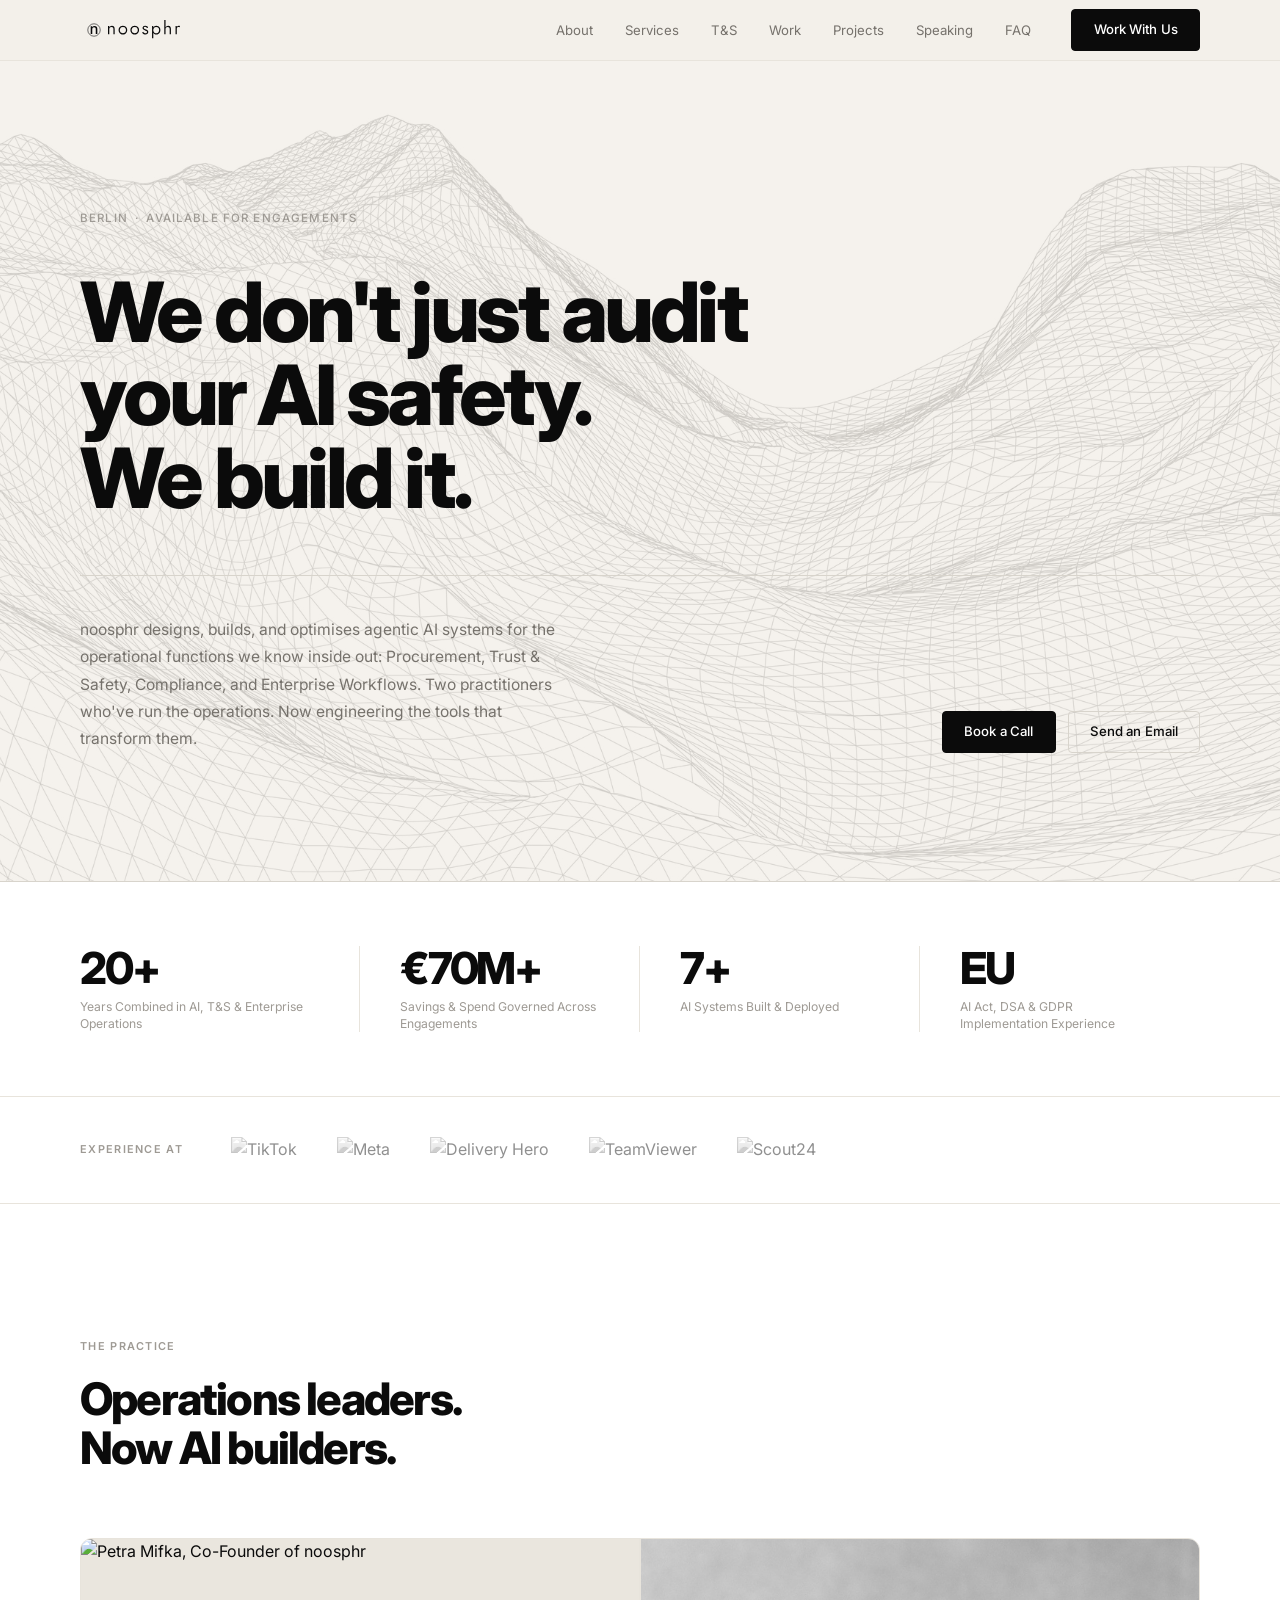
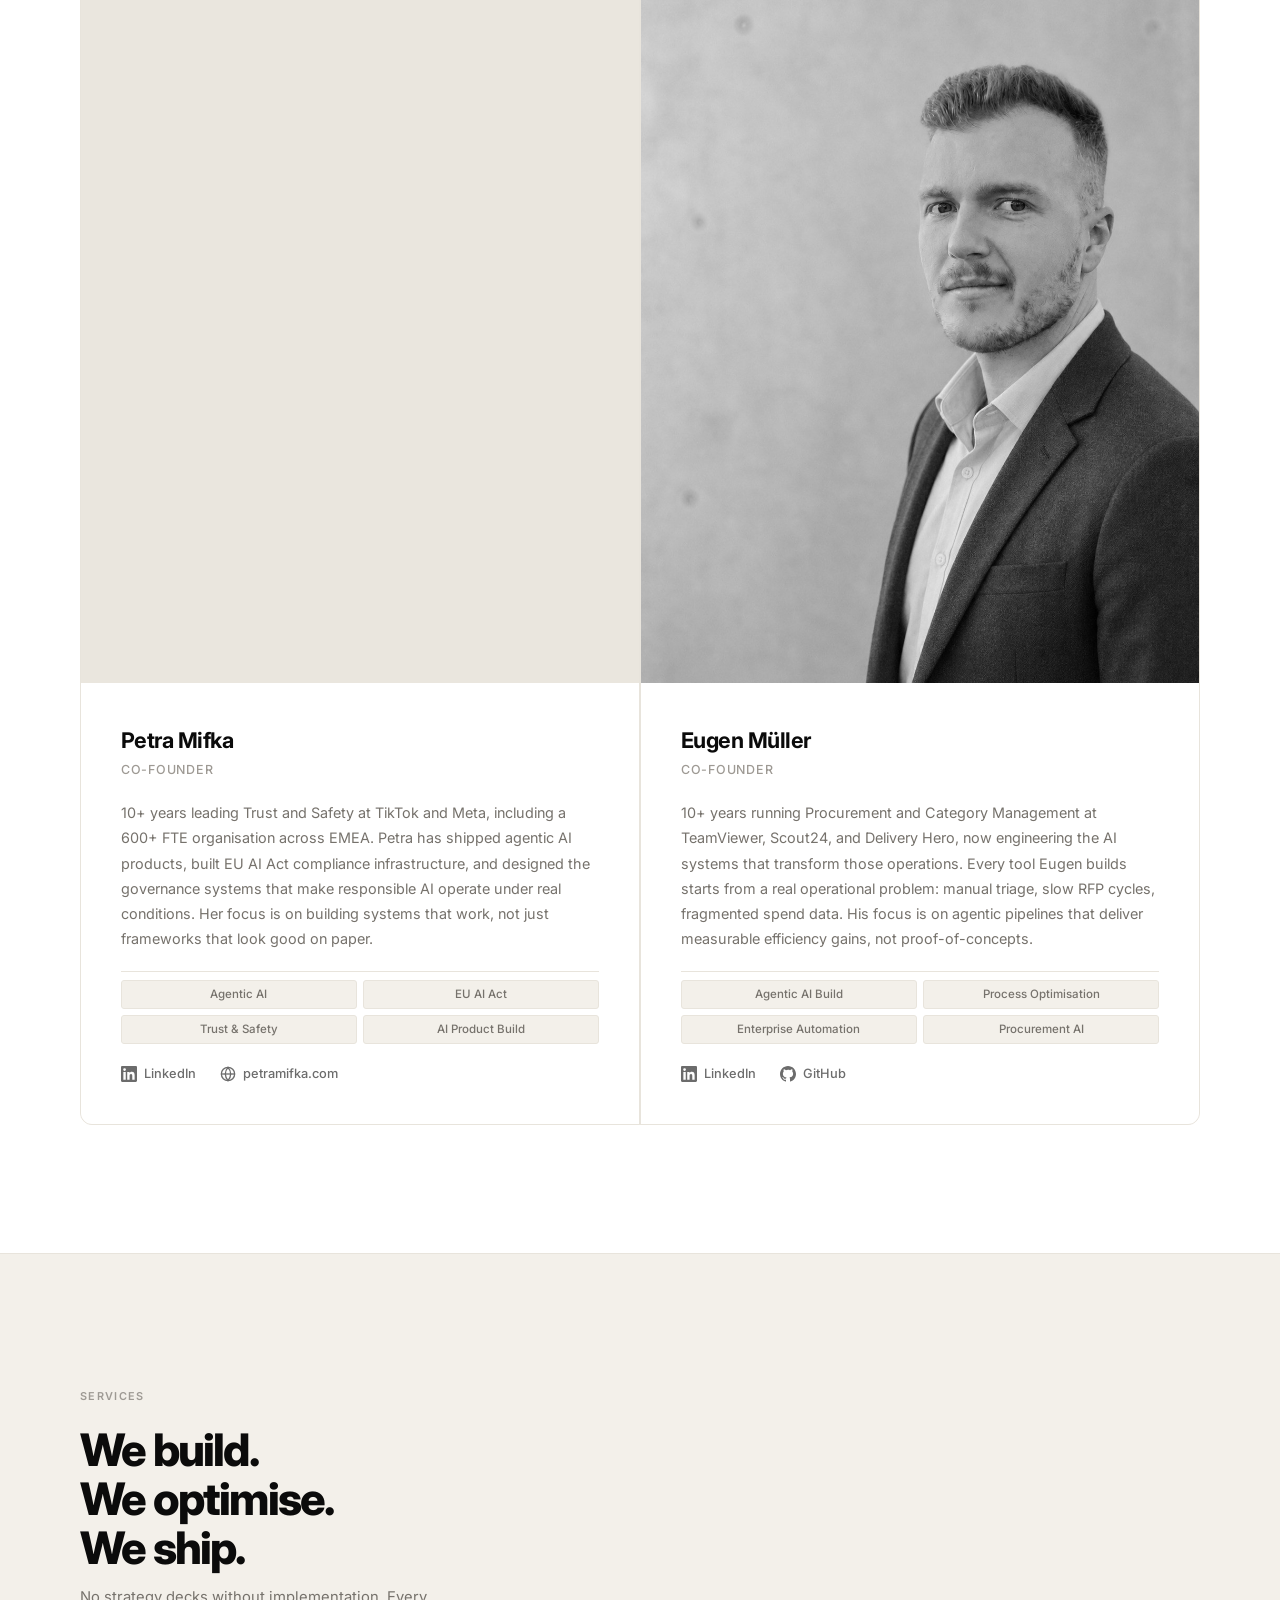
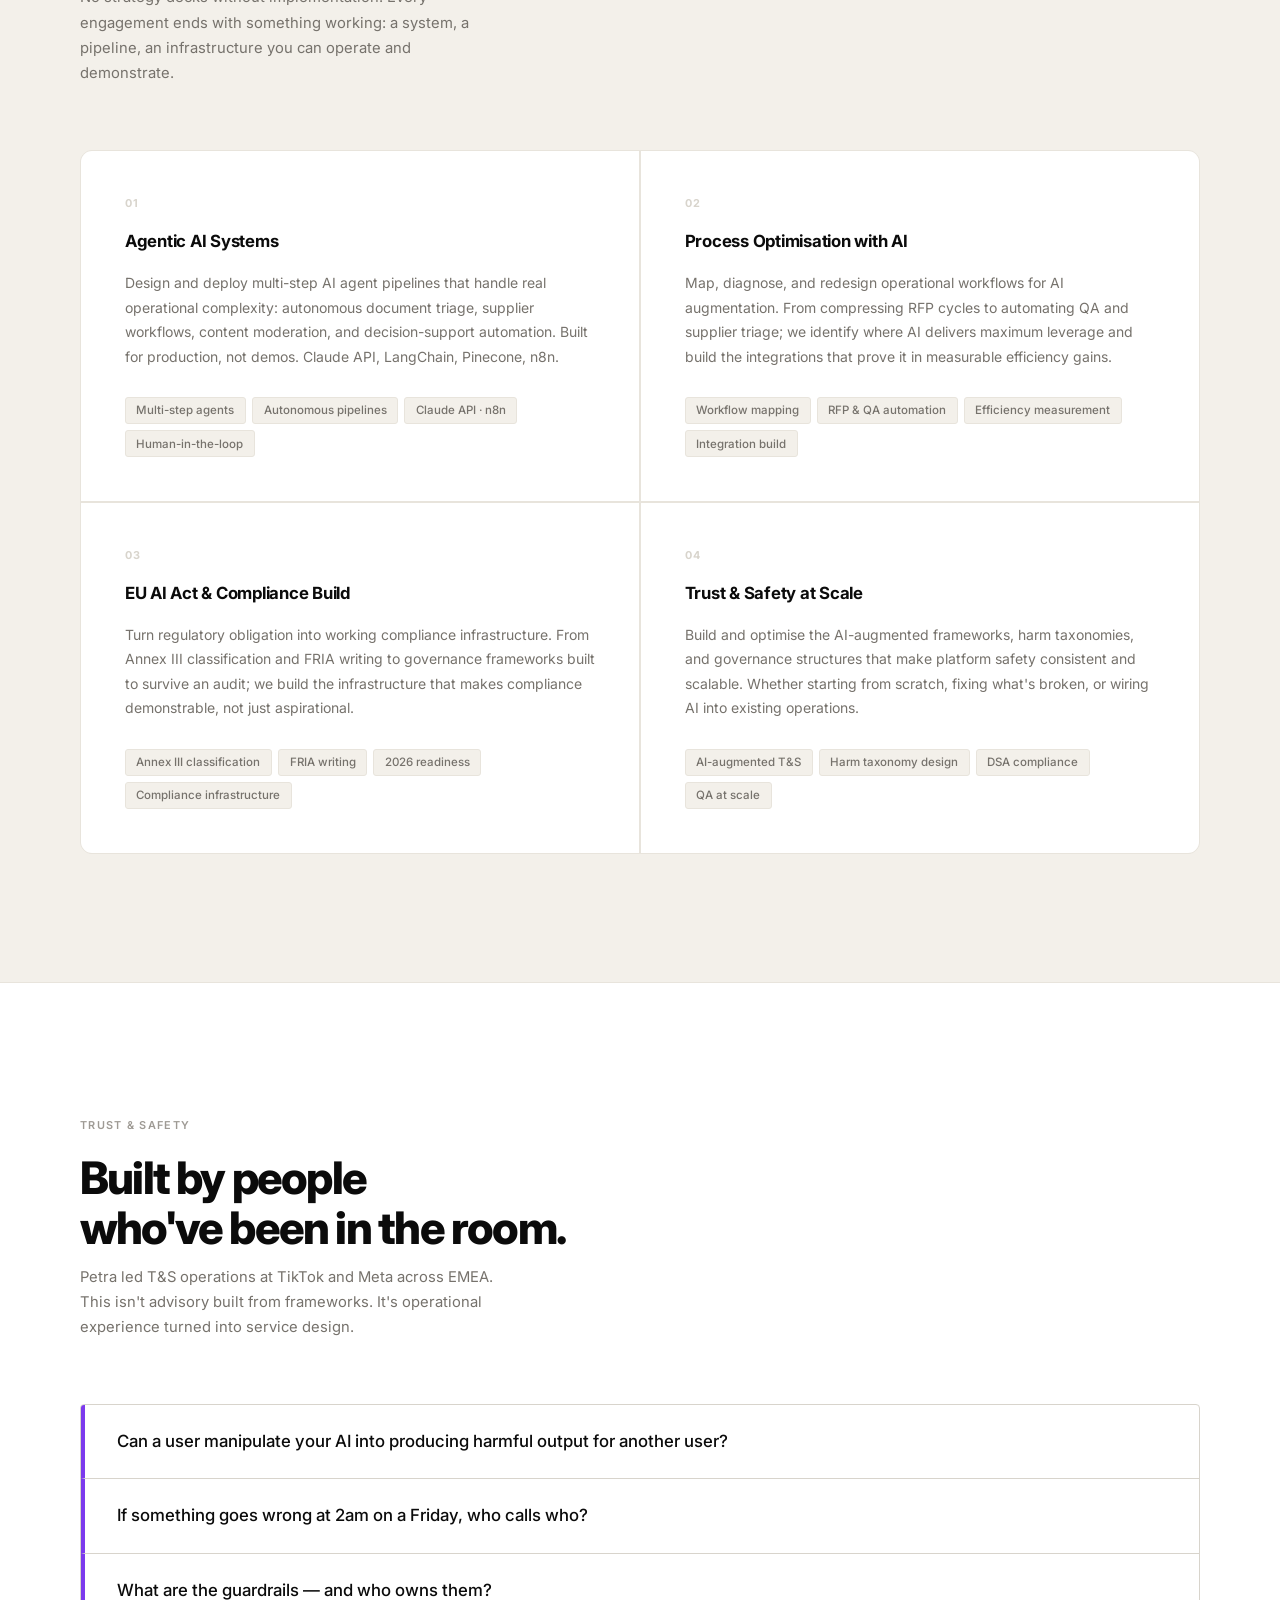
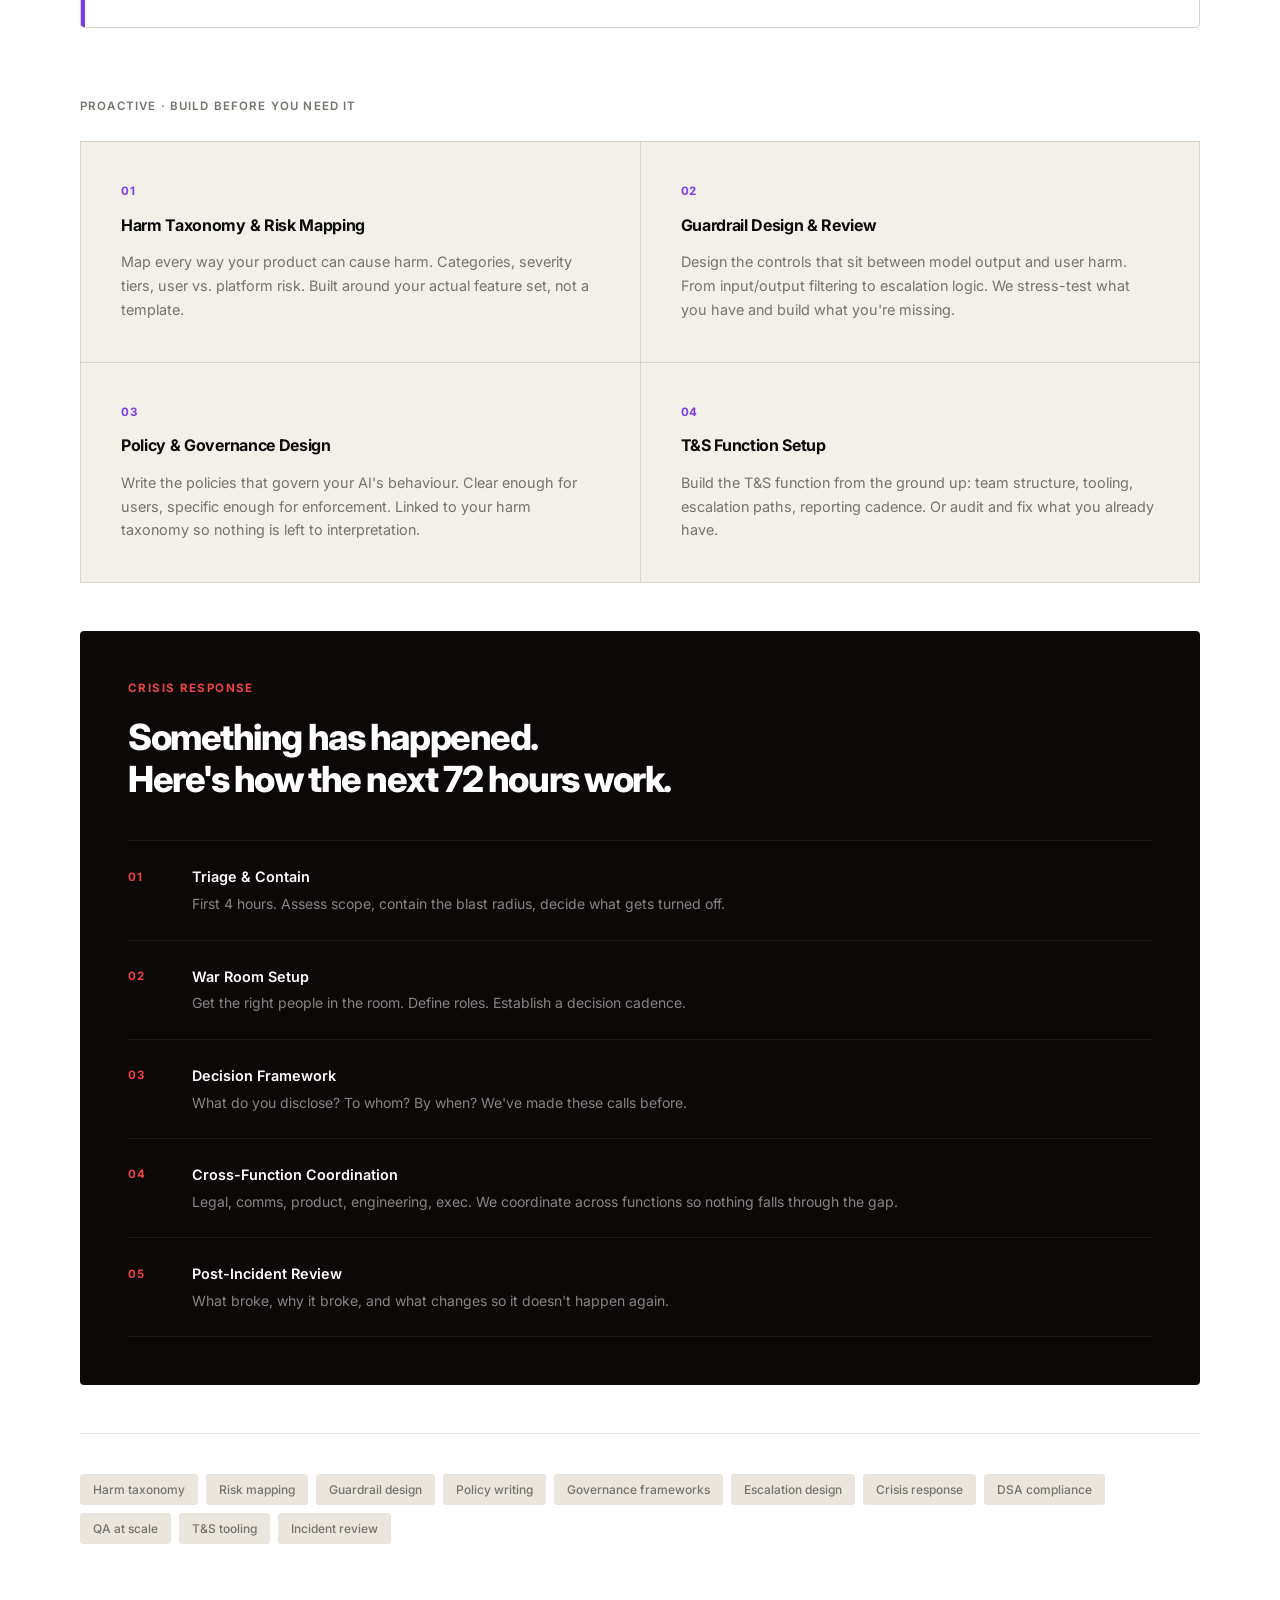
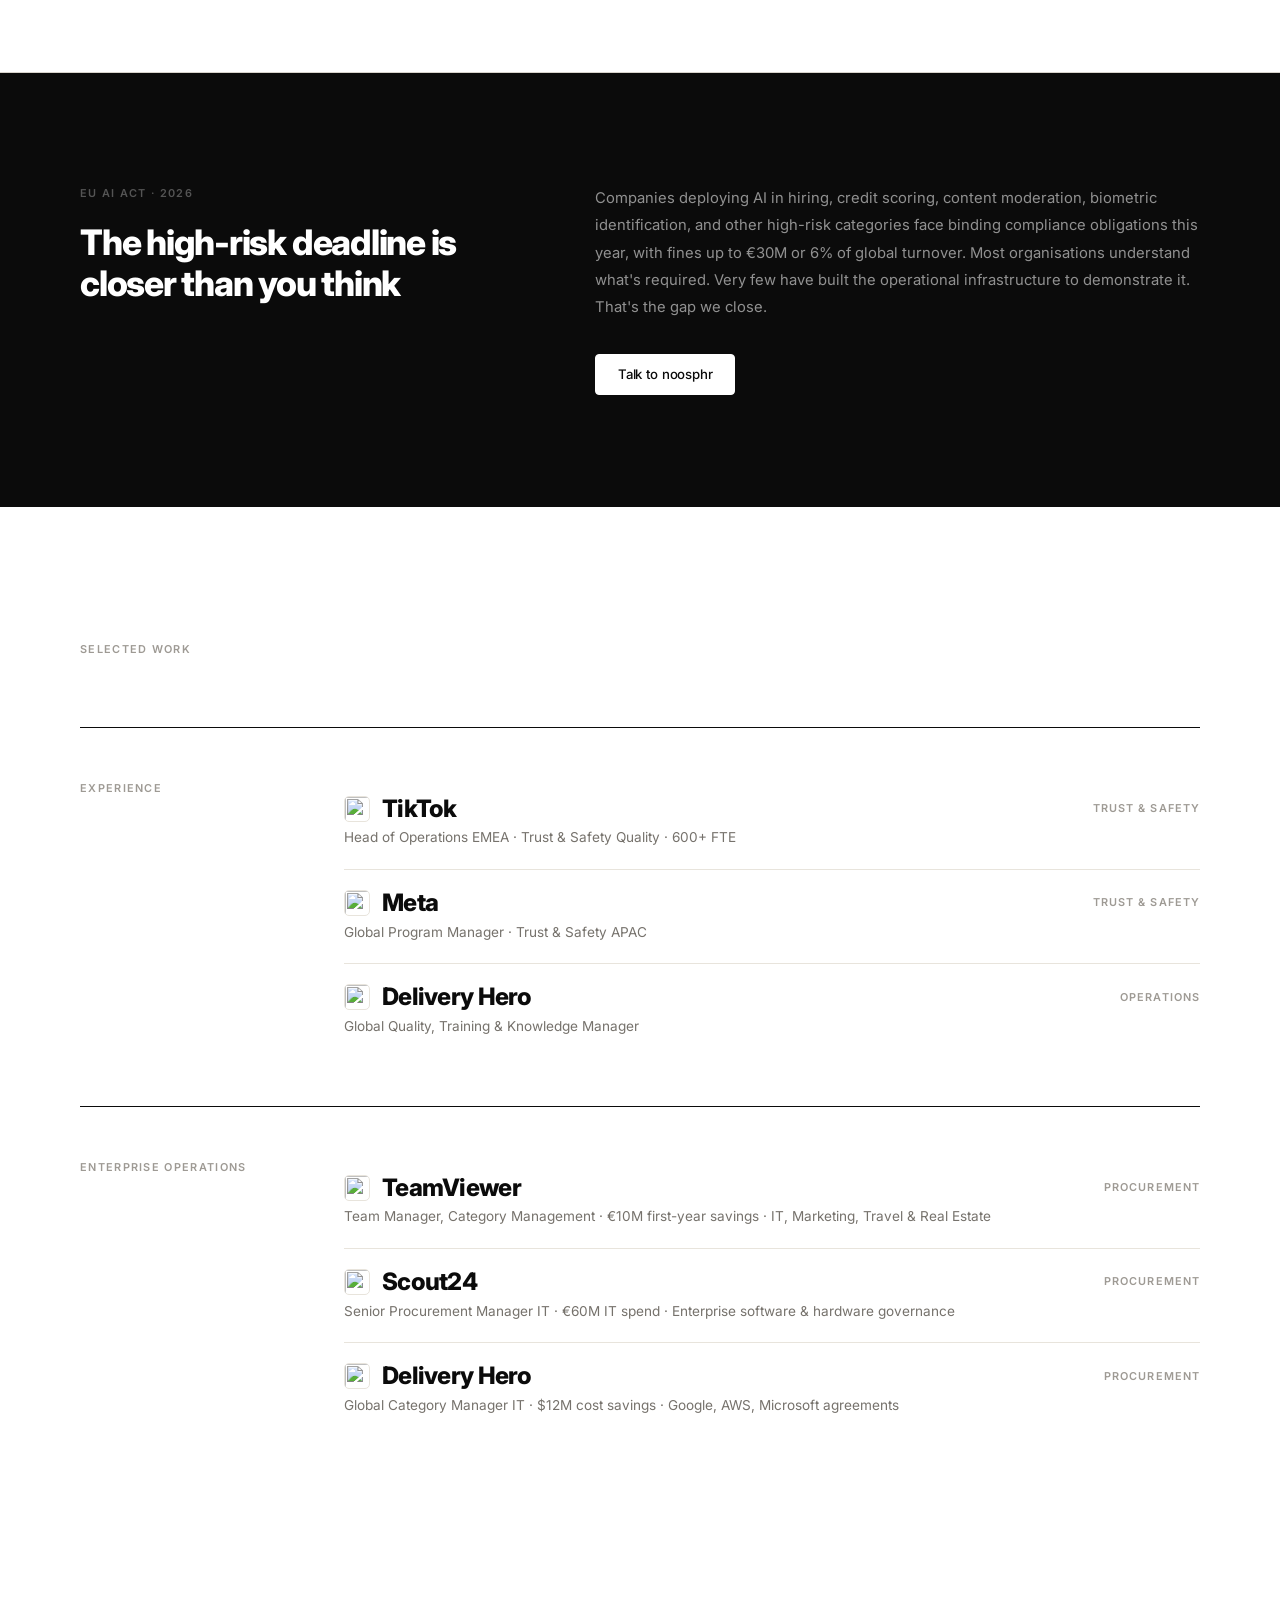
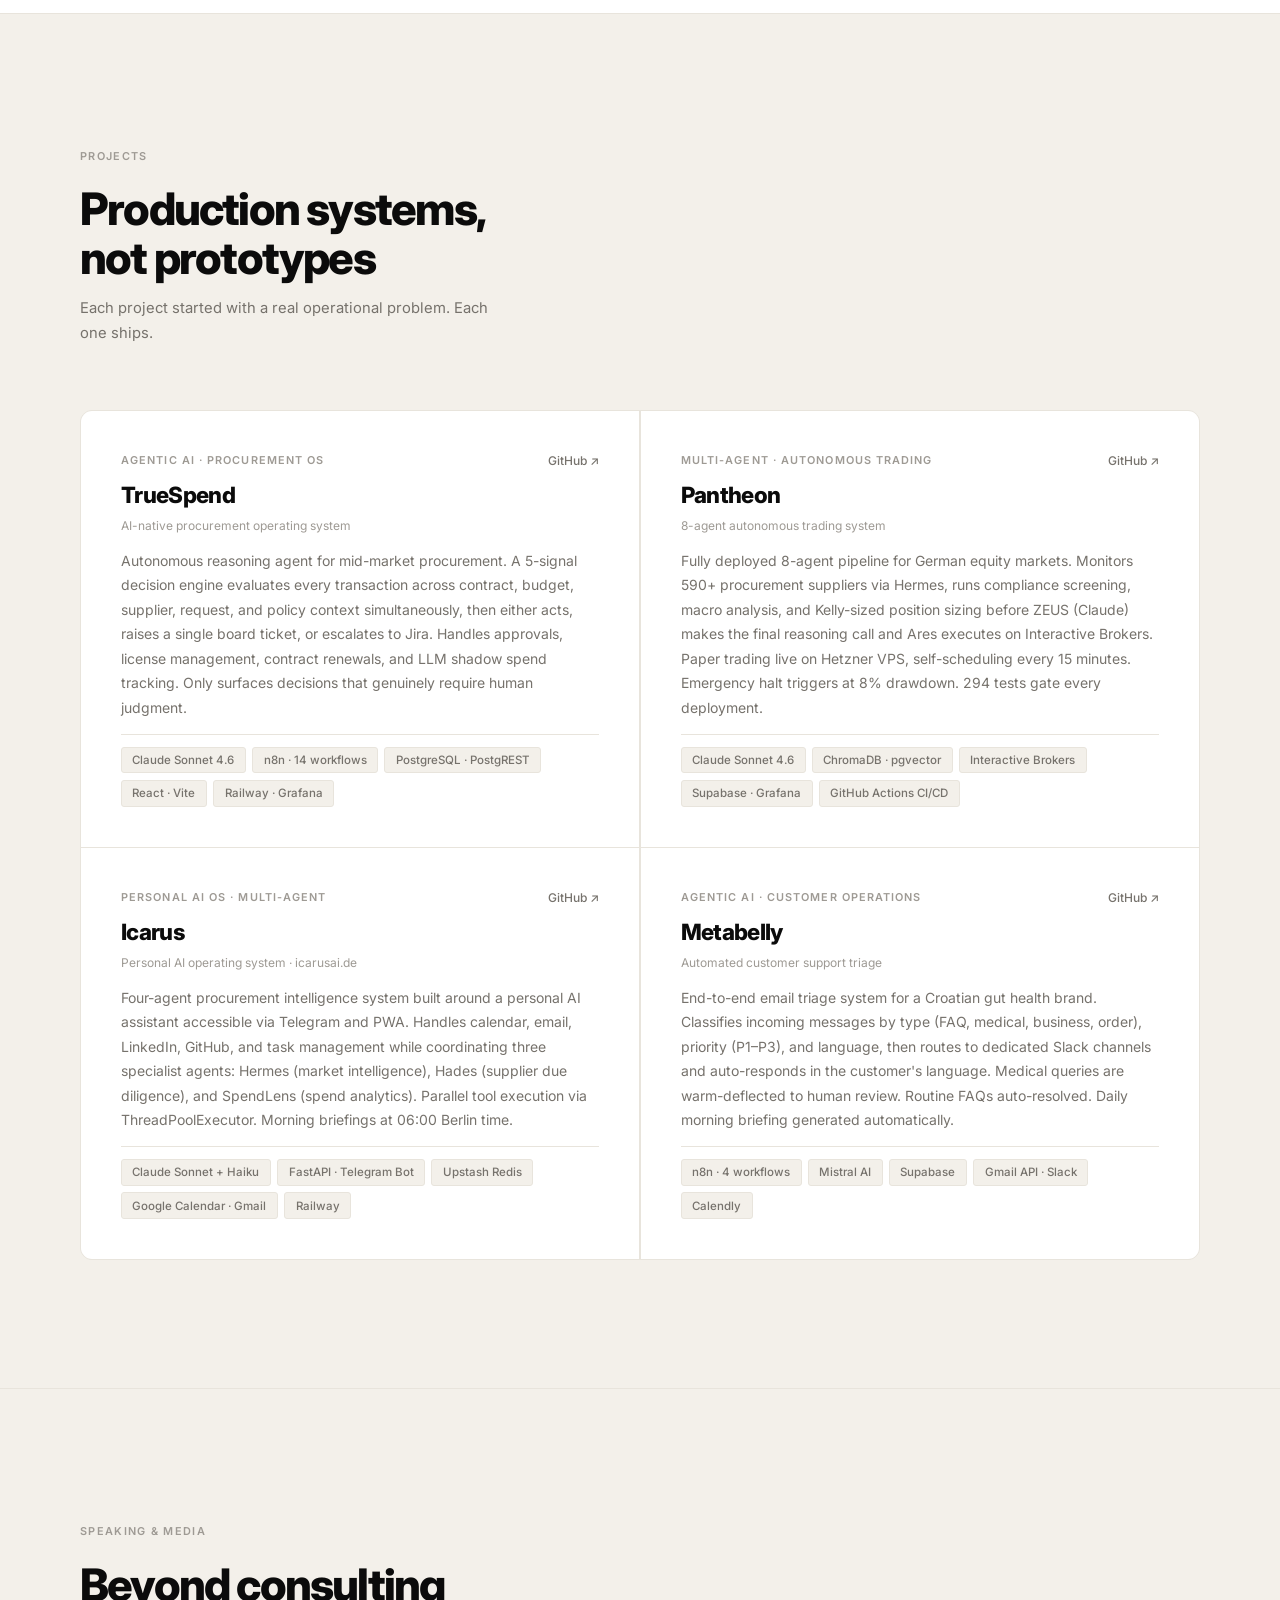
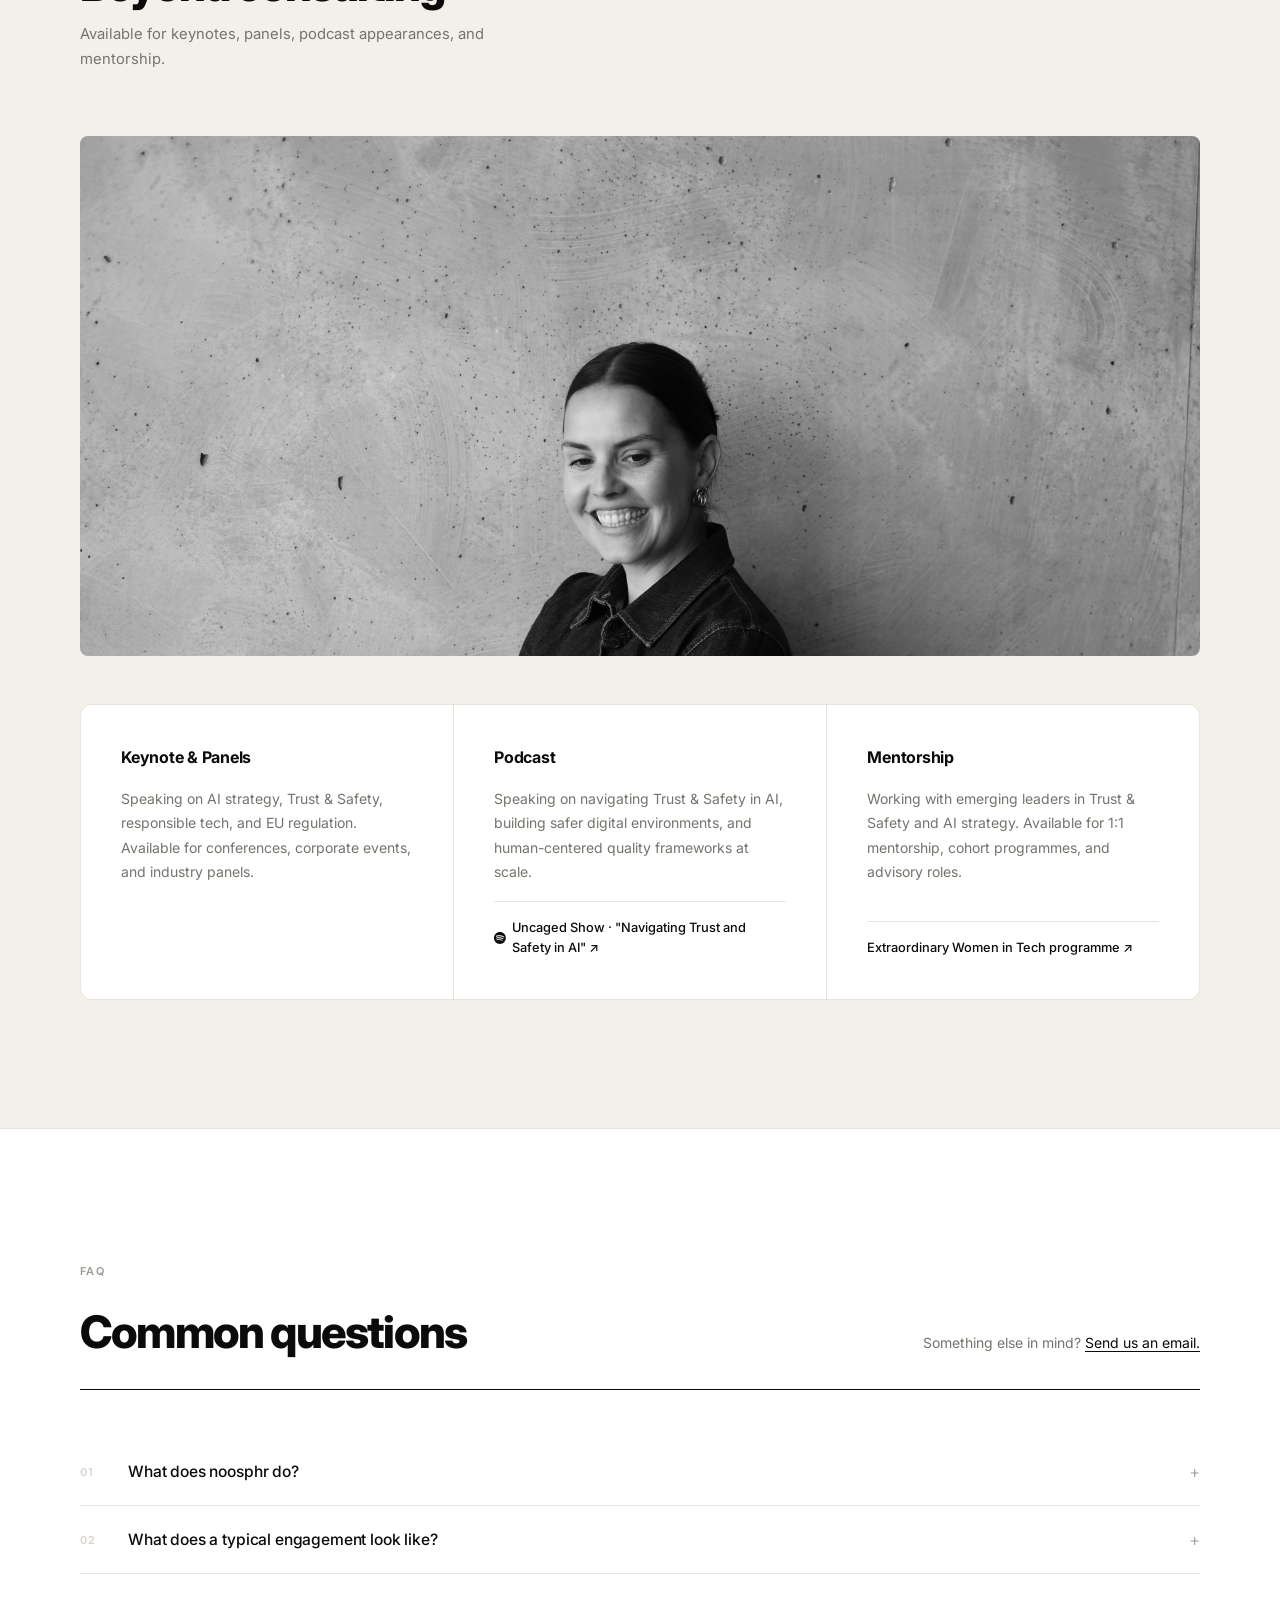
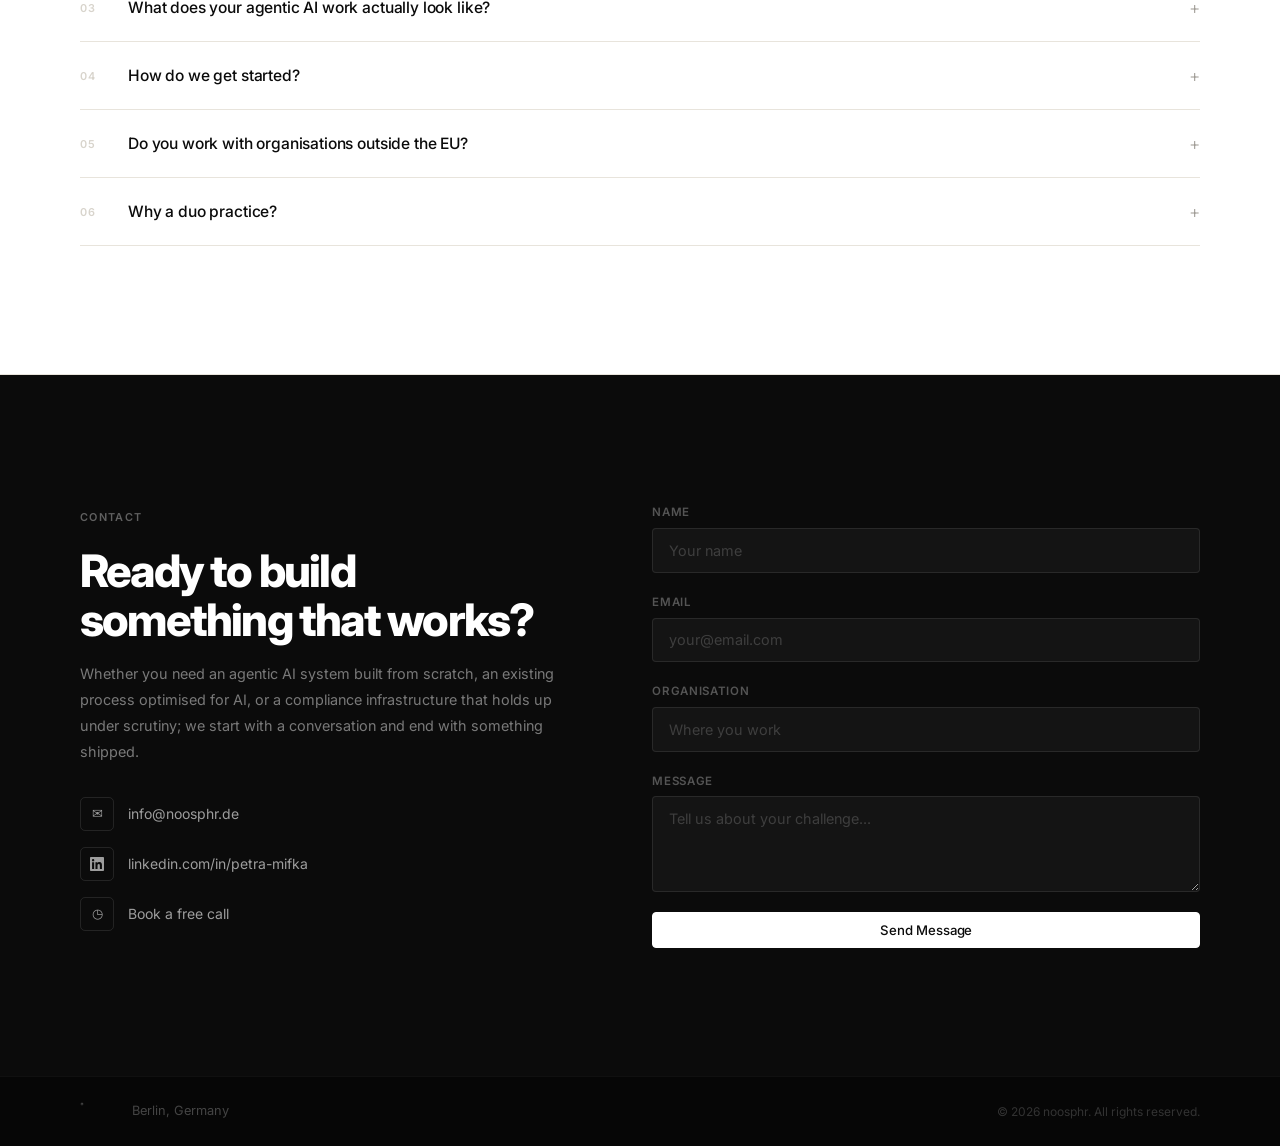
==== commit bd761ba0: "Update hero headline to T&S angle Co-Authored-By: Claude Sonnet 4.6 <noreply@anthropic.com>" ====
--- a/index.html
+++ b/index.html
@@ -177,7 +177,7 @@
       <div class="hero-meta">
         <span class="hero-location">Berlin&ensp;·&ensp;Available for Engagements</span>
       </div>
-      <h1>We don't just advise<br>on AI transformation.<br>We build it.</h1>
+      <h1>We don't just audit<br>your AI safety.<br>We build it.</h1>
       <div class="hero-bottom">
         <p class="hero-sub">noosphr designs, builds, and optimises agentic AI systems for the operational functions we know inside out: Procurement, Trust &amp; Safety, Compliance, and Enterprise Workflows. Two practitioners who've run the operations. Now engineering the tools that transform them.</p>
         <div class="hero-actions">
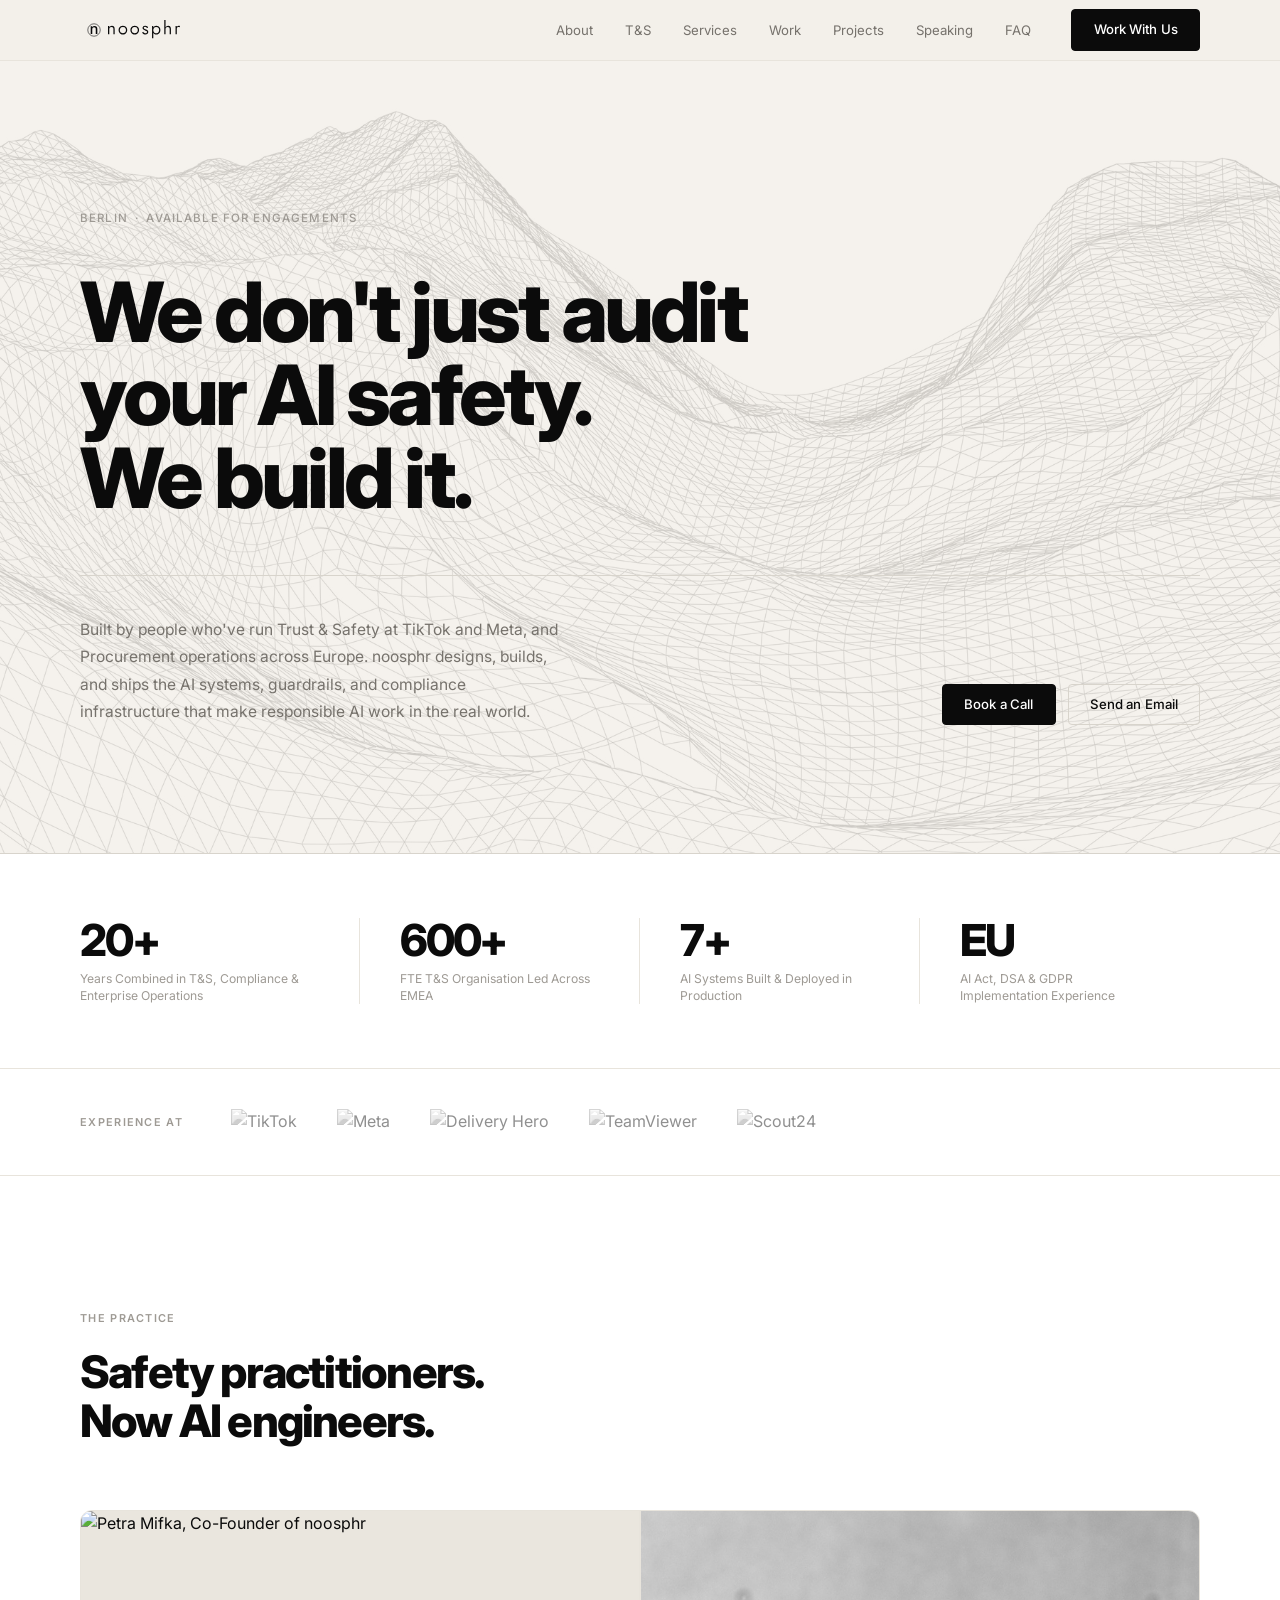
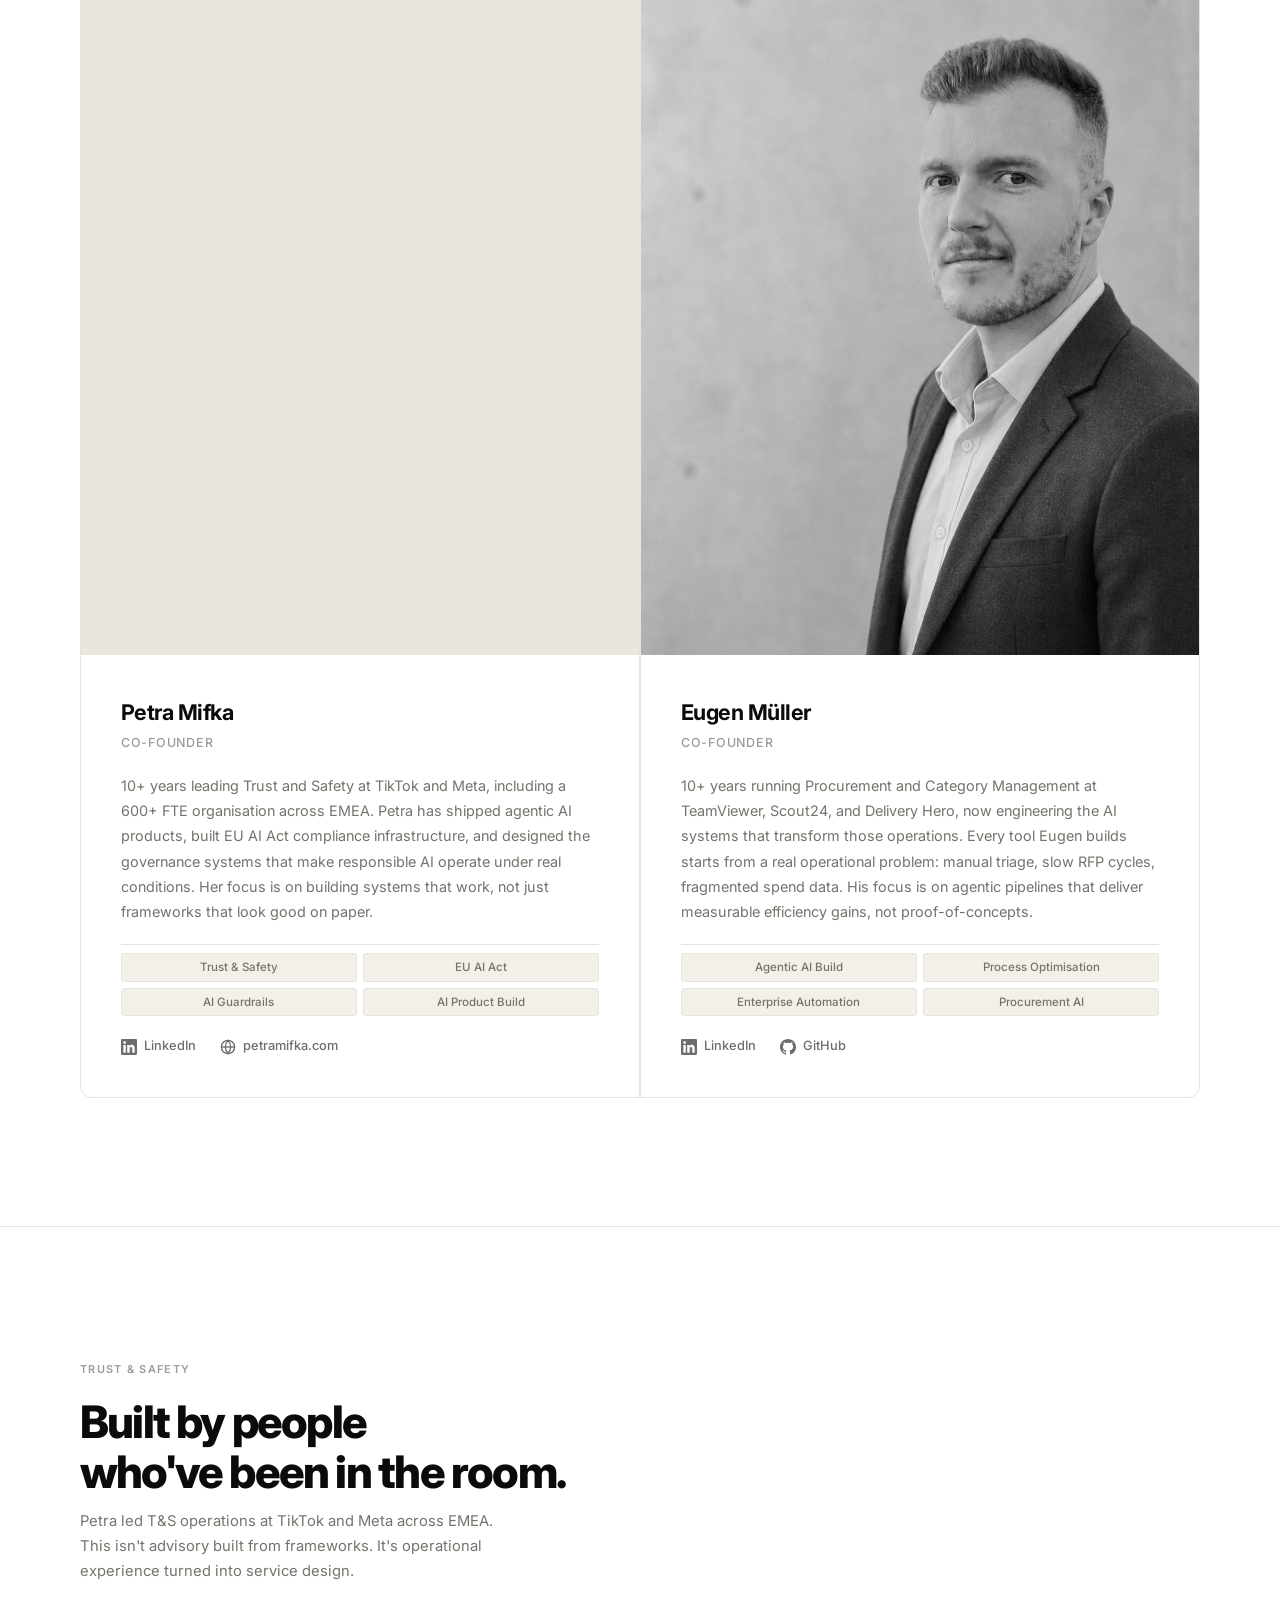
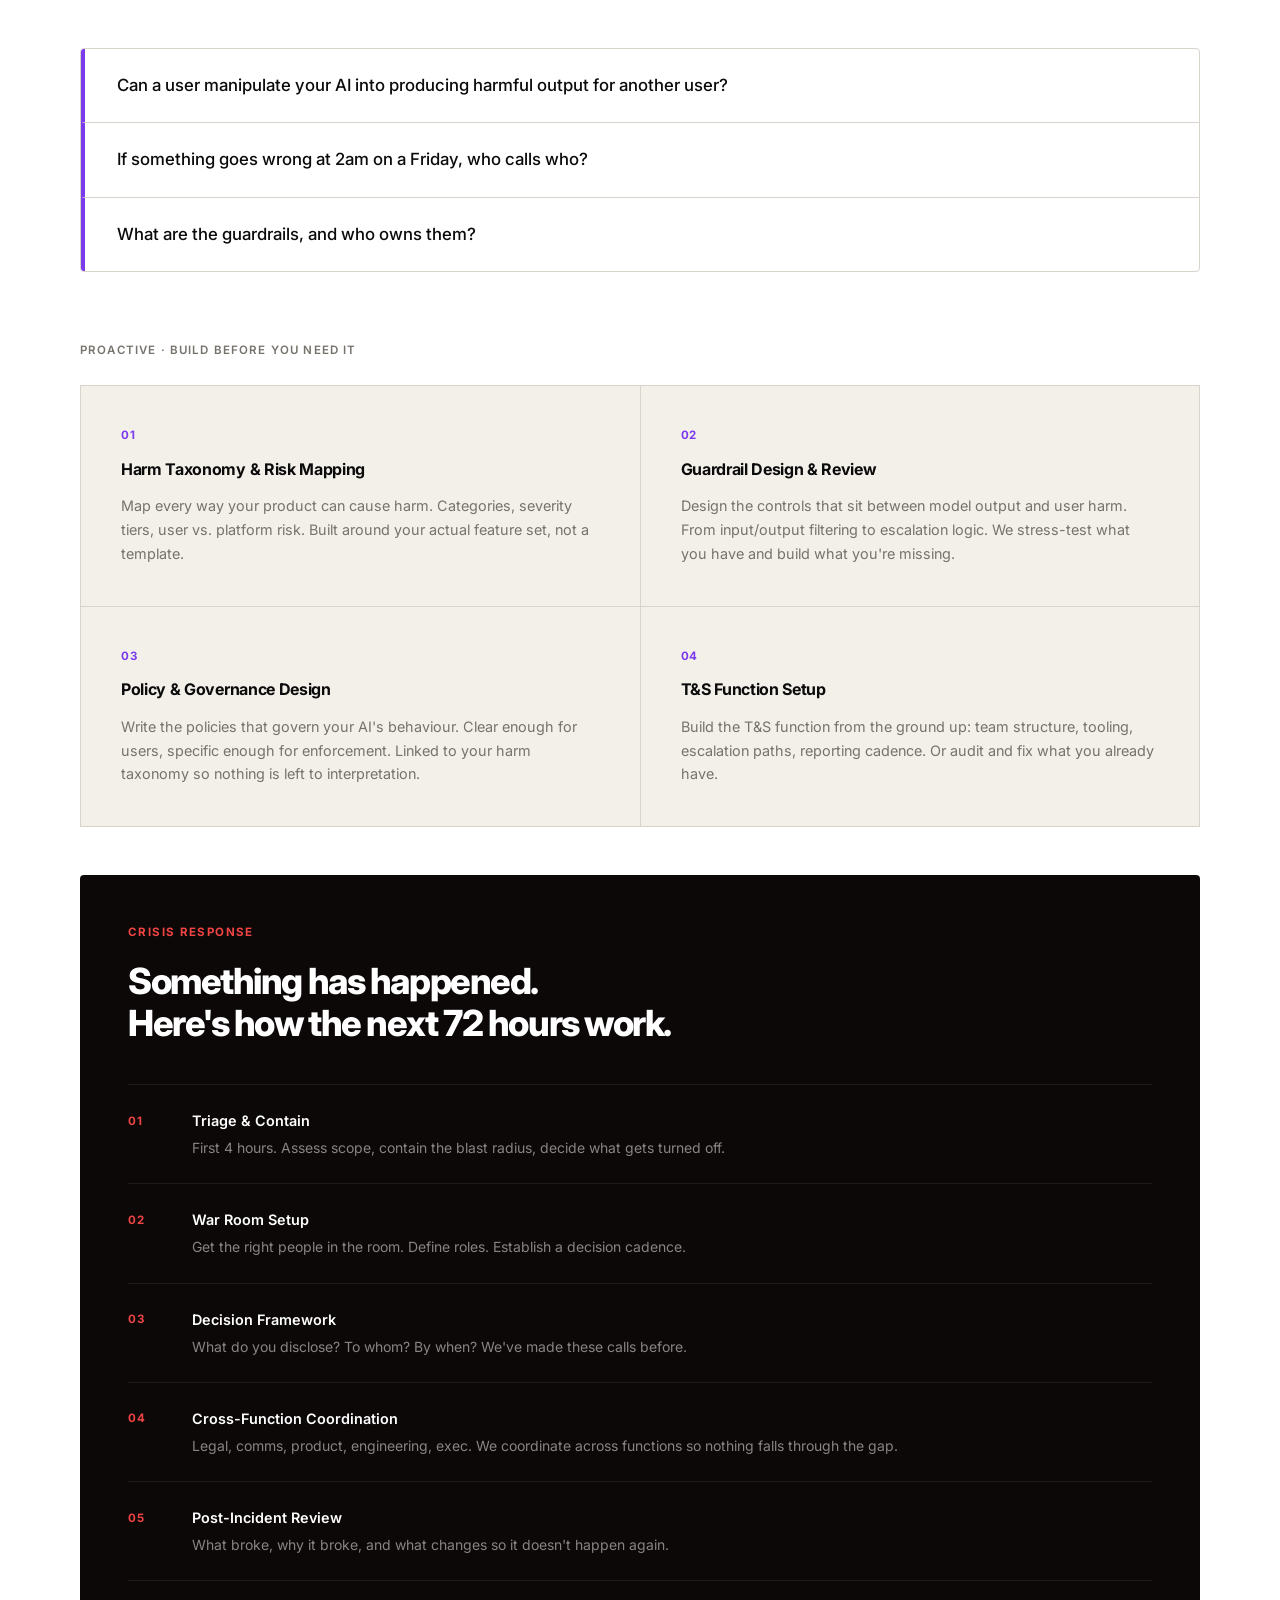
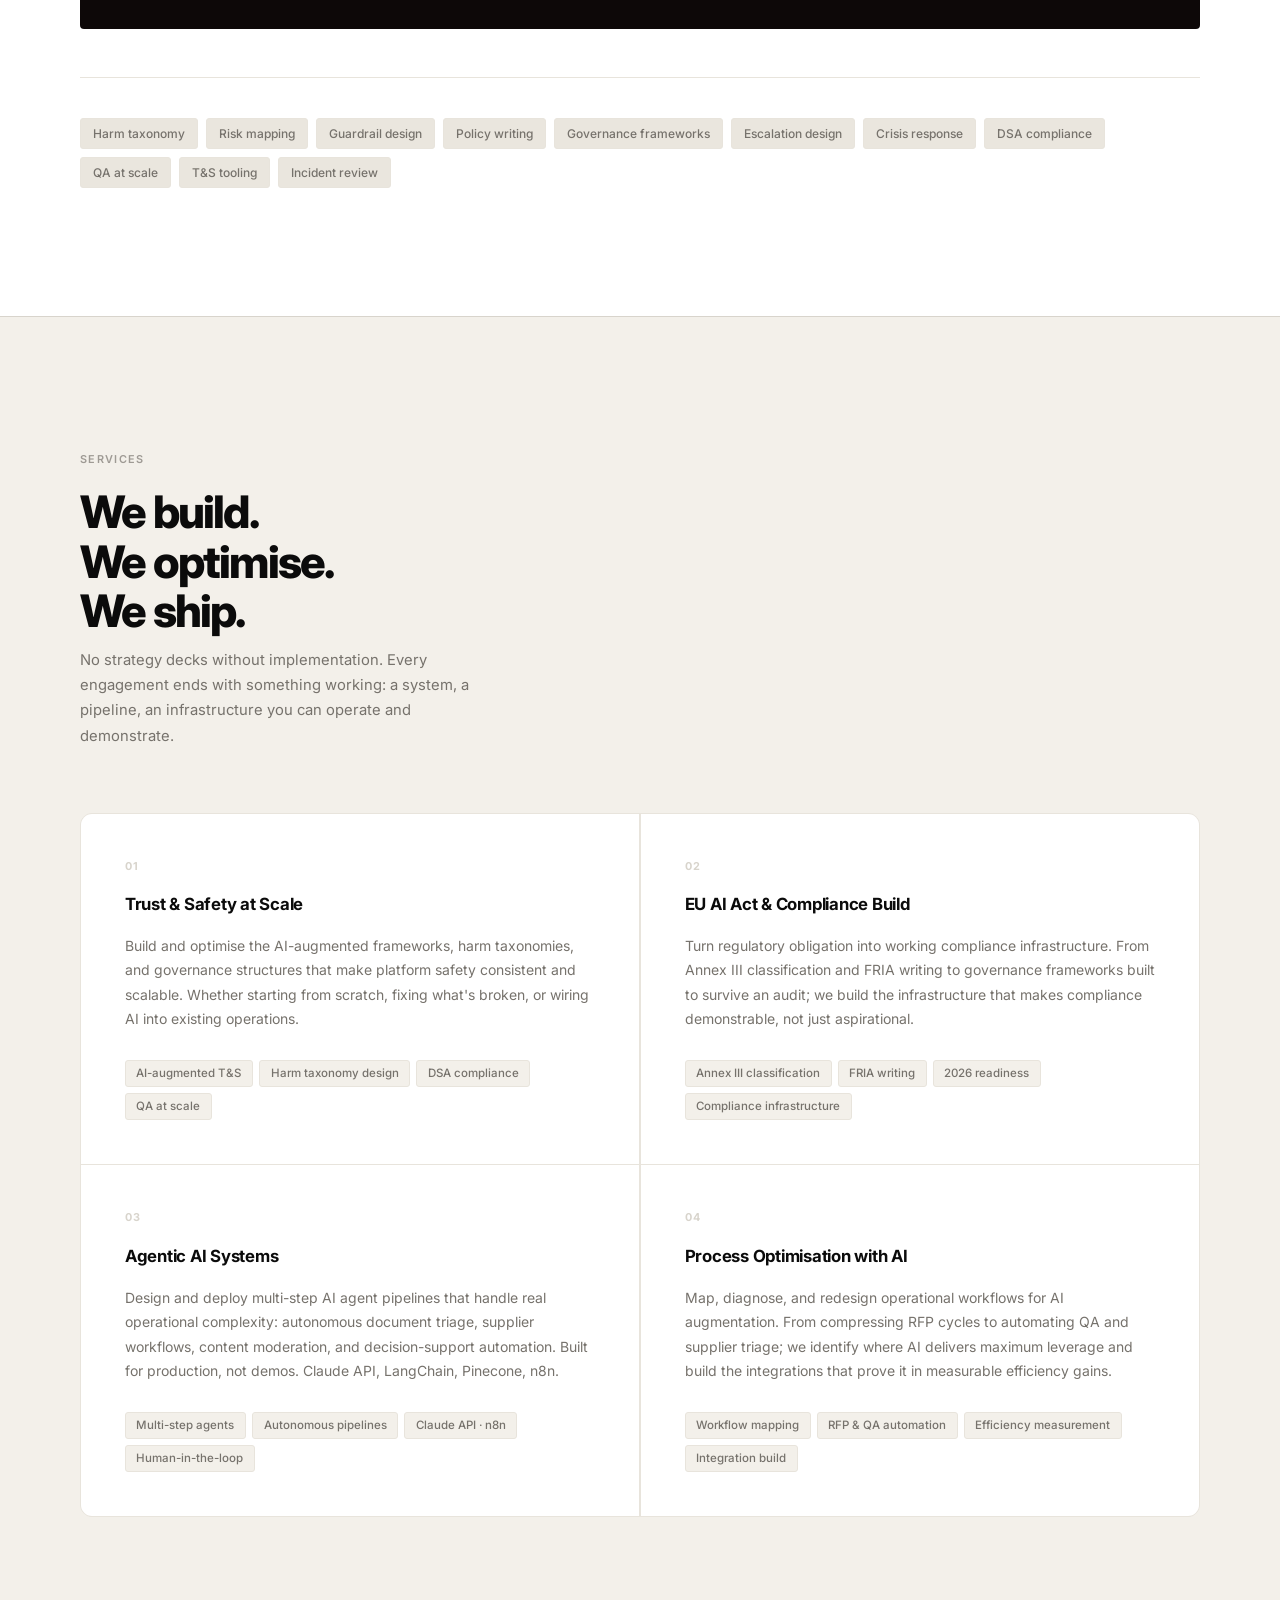
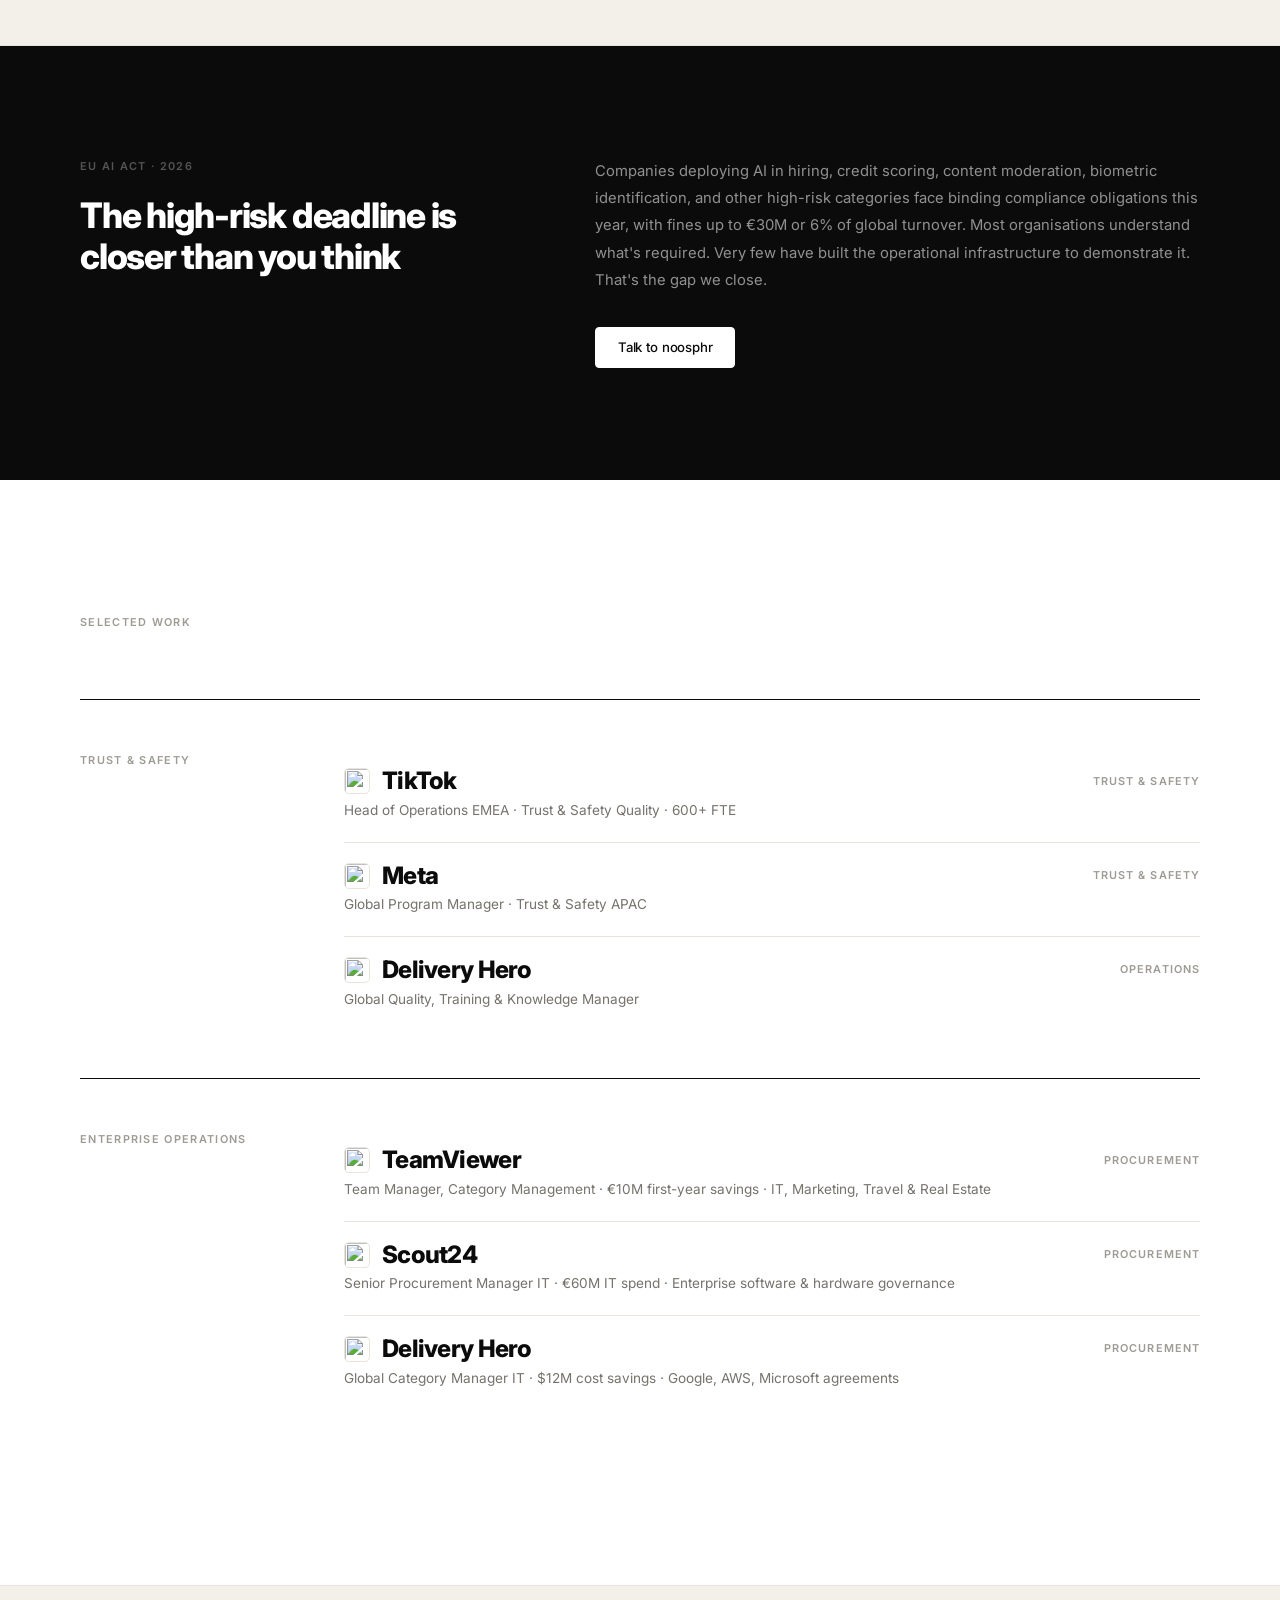
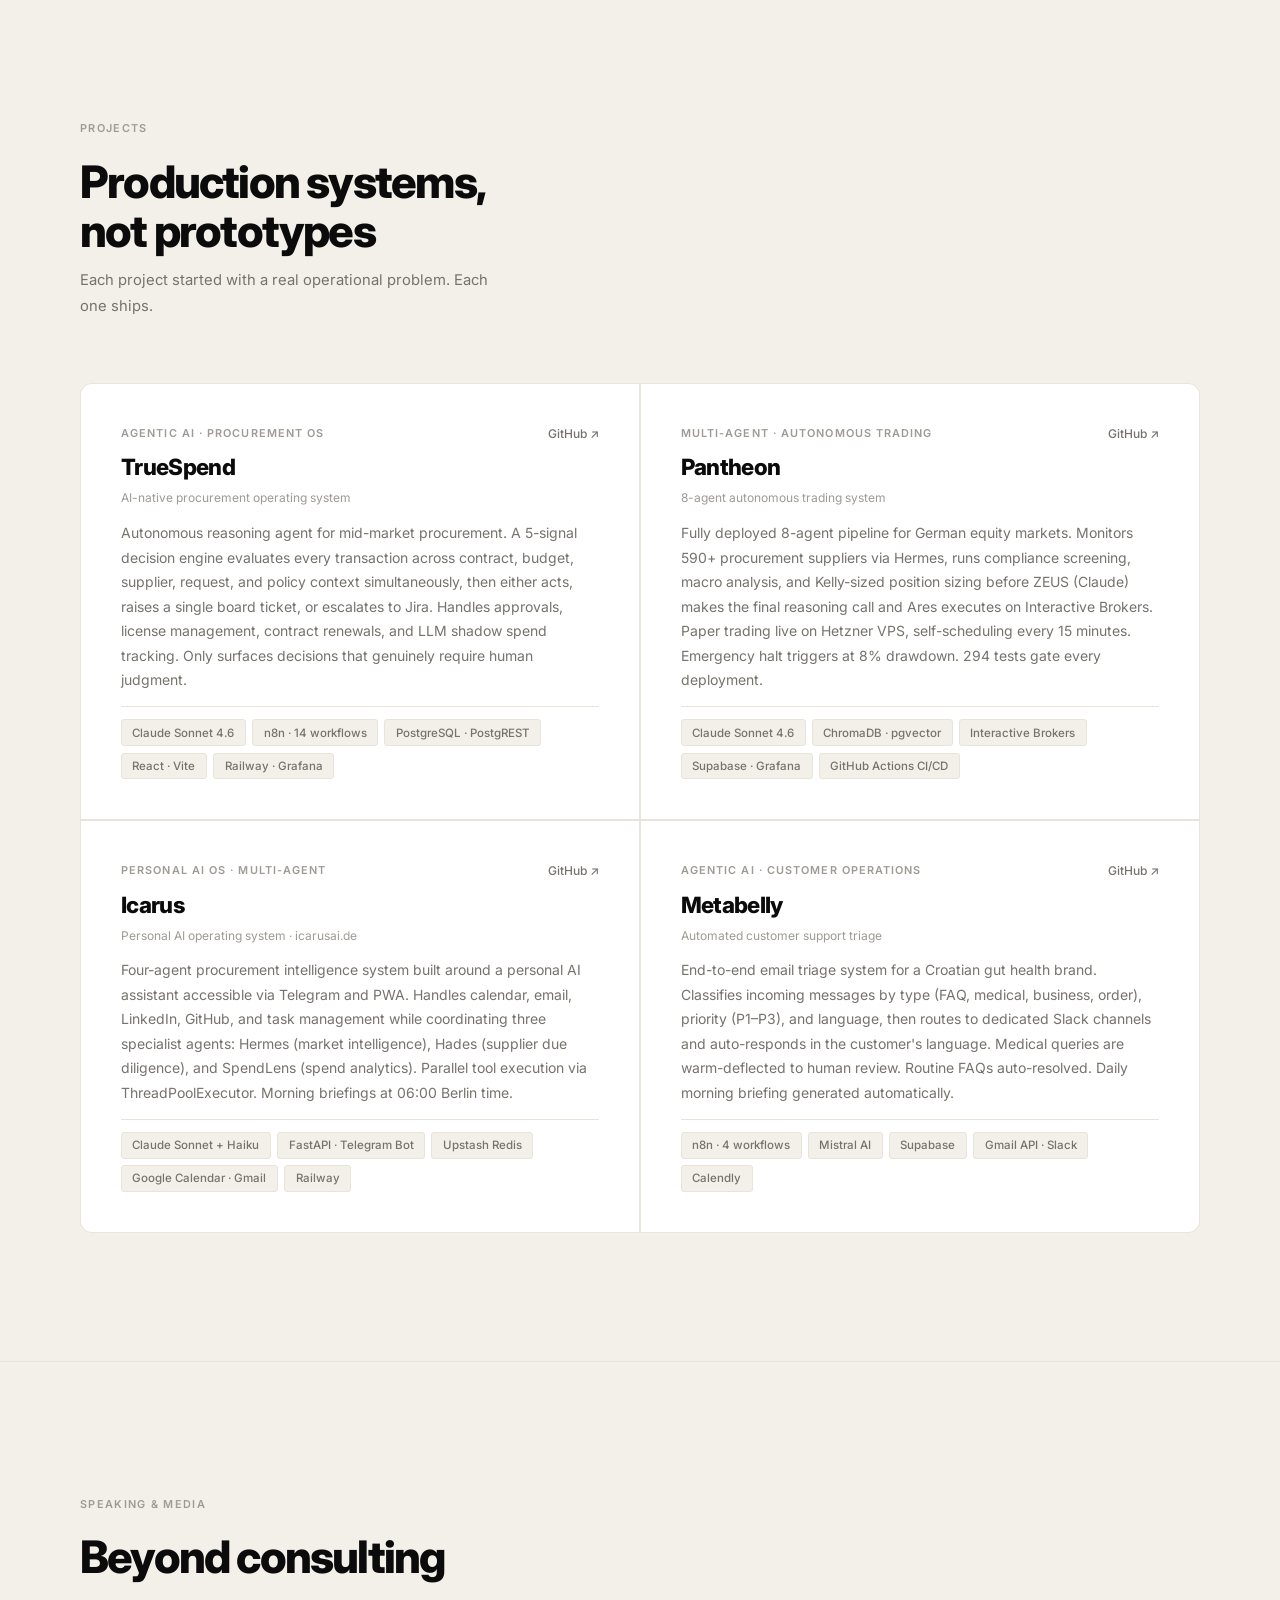
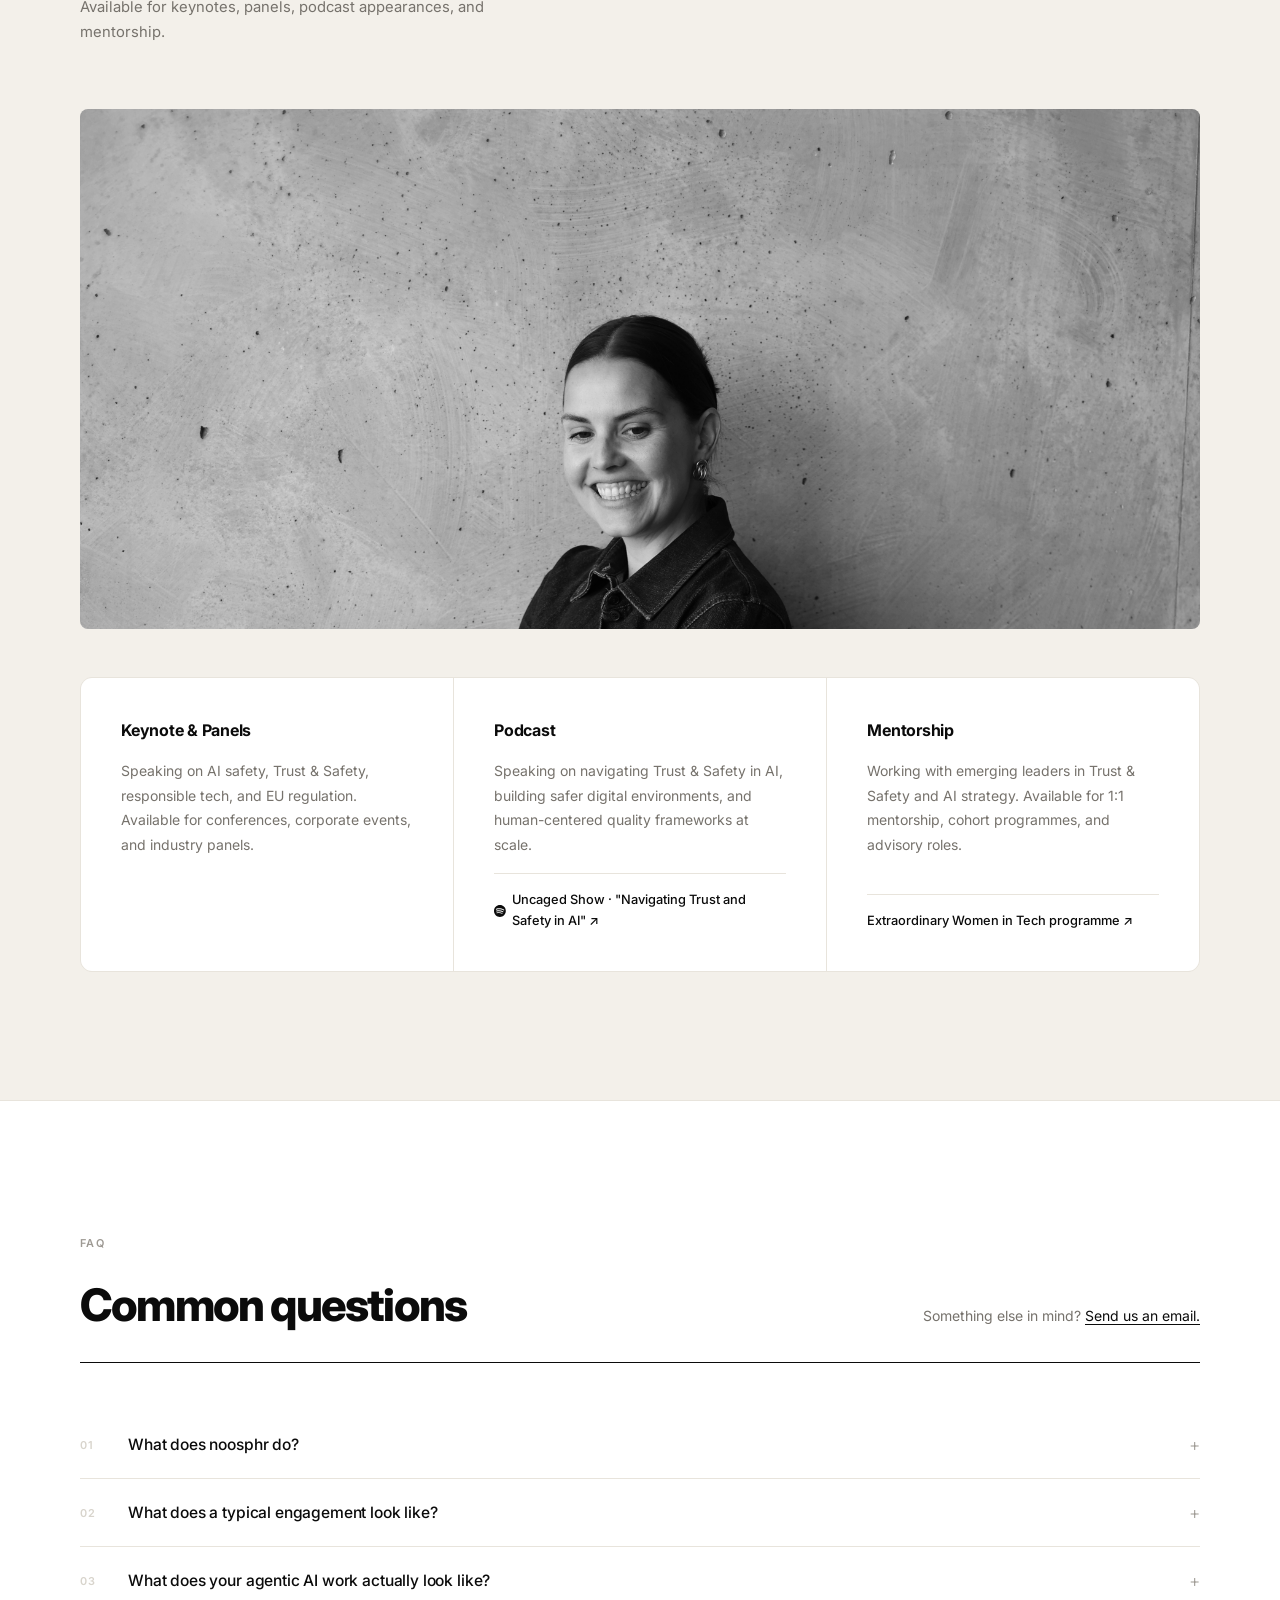
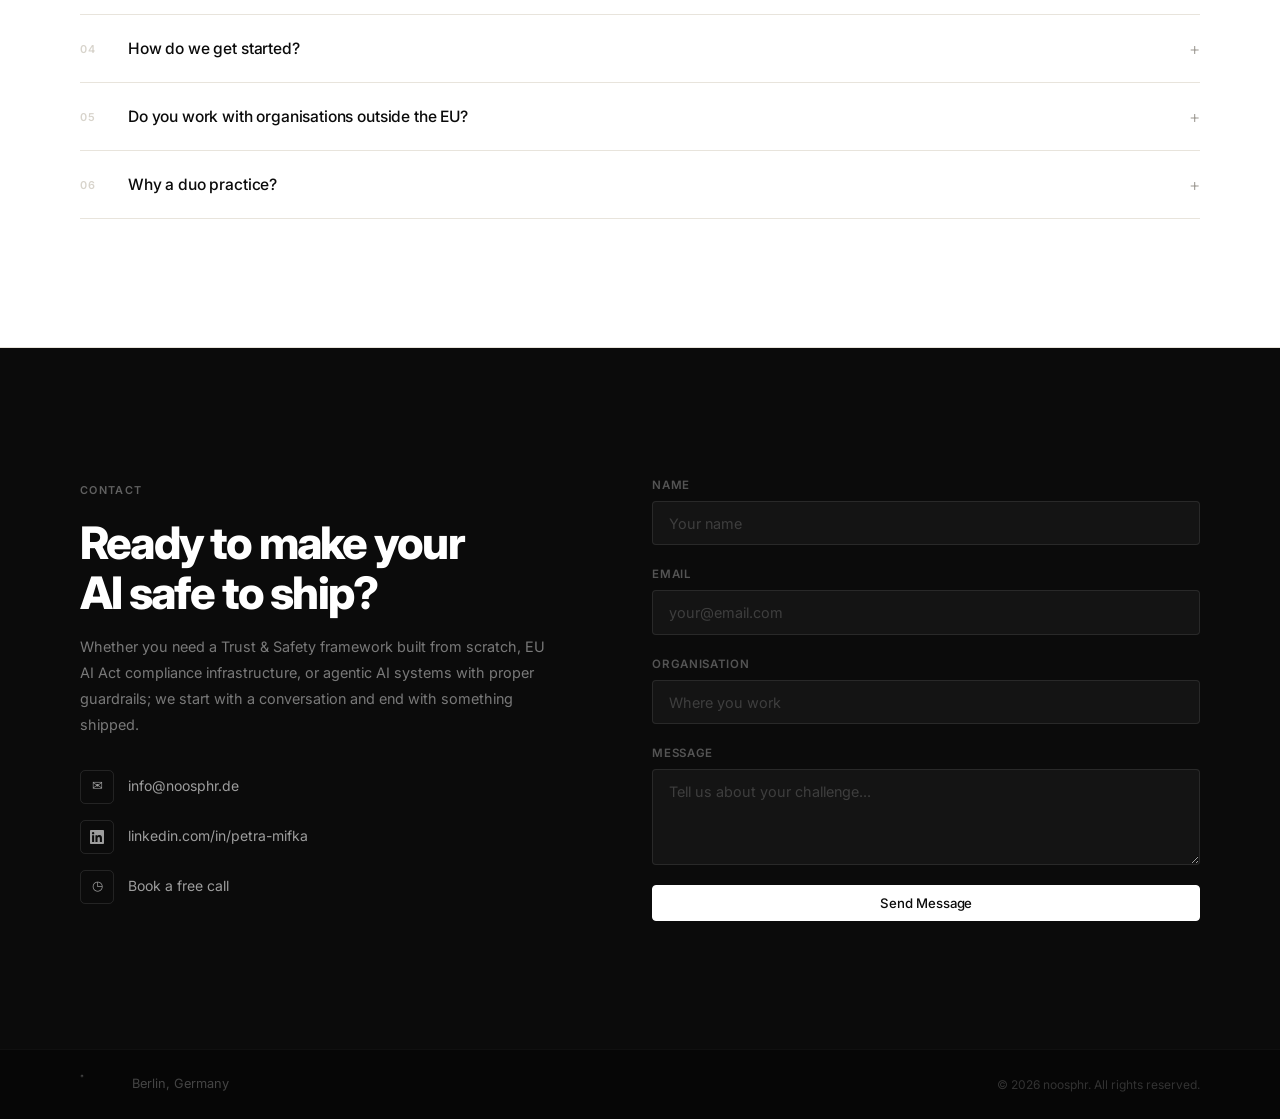
==== commit 6d7ec68e: "Optimise site for Trust & Safety angle throughout - Move T&S section before Services in page structu" ====
--- a/index.html
+++ b/index.html
@@ -3,10 +3,10 @@
 <head>
   <meta charset="UTF-8" />
   <meta name="viewport" content="width=device-width, initial-scale=1.0" />
-  <title>noosphr | Agentic AI Systems, EU AI Act Compliance & Trust and Safety</title>
-  <meta name="description" content="noosphr is a Berlin-based AI consultancy founded by Petra Mifka and Eugen Müller. We build agentic AI systems, EU AI Act compliance infrastructure, and Trust & Safety frameworks for enterprise teams across Europe." />
+  <title>noosphr | Trust & Safety, EU AI Act Compliance & Agentic AI</title>
+  <meta name="description" content="noosphr specialises in Trust & Safety, EU AI Act compliance, and agentic AI systems. Founded by Petra Mifka (10+ years at TikTok and Meta) and Eugen Müller. We build the guardrails, governance, and pipelines that make responsible AI work in production." />
   <meta name="author" content="Petra Mifka, Eugen Müller" />
-  <meta name="keywords" content="agentic AI consultancy Berlin, EU AI Act compliance, Trust and Safety AI, procurement automation, agentic AI systems build, responsible AI, enterprise AI consultancy" />
+  <meta name="keywords" content="Trust and Safety AI consultancy, EU AI Act compliance Berlin, agentic AI systems, harm taxonomy design, AI guardrails, responsible AI build, platform safety, DSA compliance" />
   <meta name="robots" content="index, follow" />
   <link rel="canonical" href="https://noosphr.de/" />
   <link rel="icon" type="image/svg+xml" href="noosphr-favicon.svg" />
@@ -16,8 +16,8 @@
   <!-- Open Graph -->
   <meta property="og:type" content="website" />
   <meta property="og:url" content="https://noosphr.de/" />
-  <meta property="og:title" content="noosphr | Agentic AI Systems & EU AI Act Compliance" />
-  <meta property="og:description" content="Berlin-based AI consultancy building agentic systems, EU AI Act compliance infrastructure, and Trust & Safety frameworks. Two practitioners who've run the operations, now engineering the tools." />
+  <meta property="og:title" content="noosphr | Trust & Safety & Responsible AI for Product Teams" />
+  <meta property="og:description" content="Trust & Safety, EU AI Act compliance, and agentic AI built by people who've run the operations. Two practitioners. Berlin-based. We build, not just advise." />
   <meta property="og:image" content="https://noosphr.de/petra.jpg" />
   <meta property="og:image:width" content="1200" />
   <meta property="og:image:height" content="630" />
@@ -26,8 +26,8 @@
 
   <!-- Twitter Card -->
   <meta name="twitter:card" content="summary_large_image" />
-  <meta name="twitter:title" content="noosphr | Agentic AI Systems & EU AI Act Compliance" />
-  <meta name="twitter:description" content="Berlin-based AI consultancy building agentic systems, EU AI Act compliance infrastructure, and Trust & Safety frameworks." />
+  <meta name="twitter:title" content="noosphr | Trust & Safety & Responsible AI for Product Teams" />
+  <meta name="twitter:description" content="Trust & Safety, EU AI Act compliance, and agentic AI built by people who've run the operations. We build, not just advise." />
   <meta name="twitter:image" content="https://noosphr.de/petra.jpg" />
 
   <!-- Performance -->
@@ -48,14 +48,14 @@
         "name": "noosphr",
         "url": "https://noosphr.de",
         "email": "info@noosphr.de",
-        "description": "noosphr is a Berlin-based two-practitioner AI consultancy. We design, build, and optimise agentic AI systems for Procurement, Trust and Safety, Compliance, and Enterprise Workflows.",
+        "description": "noosphr specialises in Trust and Safety, EU AI Act compliance, and agentic AI systems. Founded by Petra Mifka and Eugen Müller — operators who became AI engineers. We build the guardrails, governance infrastructure, and automated pipelines that make responsible AI work in production.",
         "address": {
           "@type": "PostalAddress",
           "addressLocality": "Berlin",
           "addressCountry": "DE"
         },
         "areaServed": "Europe",
-        "knowsAbout": ["Agentic AI Systems", "EU AI Act Compliance", "Trust and Safety", "Procurement Automation", "Enterprise AI", "Process Optimisation"],
+        "knowsAbout": ["Trust and Safety", "EU AI Act Compliance", "Agentic AI Systems", "Harm Taxonomy Design", "AI Guardrails", "DSA Compliance", "Procurement Automation", "Process Optimisation"],
         "founder": [
           {
             "@type": "Person",
@@ -64,7 +64,7 @@
             "jobTitle": "Co-Founder",
             "url": "https://petramifka.com",
             "sameAs": "https://www.linkedin.com/in/petra-mifka",
-            "description": "10+ years leading Trust and Safety at TikTok and Meta across EMEA. Expert in EU AI Act compliance, agentic AI products, and responsible AI governance."
+            "description": "10+ years leading Trust and Safety at TikTok and Meta across EMEA, including a 600+ FTE organisation. Expert in EU AI Act compliance, AI guardrail design, harm taxonomy, and responsible AI governance."
           },
           {
             "@type": "Person",
@@ -85,7 +85,7 @@
             "name": "What does noosphr do?",
             "acceptedAnswer": {
               "@type": "Answer",
-              "text": "noosphr designs, builds, and optimises agentic AI systems and the operational infrastructure around them. Our focus is on Procurement, Trust and Safety, and Compliance, shipping things that work under real conditions, not just in demos. We work with organisations across Europe and globally, from focused build sprints to multi-month delivery programmes."
+              "text": "noosphr specialises in Trust and Safety, EU AI Act compliance, and agentic AI systems. We build the guardrails, governance infrastructure, and automated pipelines that make responsible AI work at scale. Two practitioners with 10+ years each in the operations we now automate: Trust and Safety at TikTok and Meta, and Procurement at TeamViewer, Scout24, and Delivery Hero."
             }
           },
           {
@@ -125,7 +125,7 @@
             "name": "Why is noosphr a duo practice?",
             "acceptedAnswer": {
               "@type": "Answer",
-              "text": "Because the best agentic AI systems are built by people who have run the operations they are automating. Petra spent 10+ years leading Trust and Safety at TikTok and Meta. Eugen spent 10+ years running procurement and enterprise operations at TeamViewer, Scout24, and Delivery Hero. We are operators who became engineers."
+              "text": "Because the best AI safety systems are built by people who have run the operations they are securing. Petra spent 10+ years leading Trust and Safety at TikTok and Meta. Eugen spent 10+ years running procurement and enterprise operations. We are operators who became engineers — that means we build systems that hold up in production, not just in demos."
             }
           }
         ]
@@ -144,8 +144,8 @@
       </a>
       <ul class="nav-links">
         <li><a href="#about">About</a></li>
+        <li><a href="#trust-safety">T&amp;S</a></li>
         <li><a href="#services">Services</a></li>
-        <li><a href="#trust-safety">T&amp;S</a></li>
         <li><a href="#work">Work</a></li>
         <li><a href="#projects">Projects</a></li>
         <li><a href="#speaking">Speaking</a></li>
@@ -158,8 +158,8 @@
     </div>
     <div class="nav-mobile">
       <a href="#about">About</a>
+      <a href="#trust-safety">T&amp;S</a>
       <a href="#services">Services</a>
-      <a href="#trust-safety">T&amp;S</a>
       <a href="#work">Work</a>
       <a href="#projects">Projects</a>
       <a href="#speaking">Speaking</a>
@@ -179,7 +179,7 @@
       </div>
       <h1>We don't just audit<br>your AI safety.<br>We build it.</h1>
       <div class="hero-bottom">
-        <p class="hero-sub">noosphr designs, builds, and optimises agentic AI systems for the operational functions we know inside out: Procurement, Trust &amp; Safety, Compliance, and Enterprise Workflows. Two practitioners who've run the operations. Now engineering the tools that transform them.</p>
+        <p class="hero-sub">Built by people who've run Trust & Safety at TikTok and Meta, and Procurement operations across Europe. noosphr designs, builds, and ships the AI systems, guardrails, and compliance infrastructure that make responsible AI work in the real world.</p>
         <div class="hero-actions">
           <a href="https://calendly.com/noosphr-info" target="_blank" rel="noopener" class="btn btn-dark">Book a Call</a>
           <a href="mailto:info@noosphr.de" class="btn btn-outline">Send an Email</a>
@@ -194,15 +194,15 @@
       <div class="stats-grid">
         <div class="stat">
           <span class="stat-number">20+</span>
-          <span class="stat-label">Years Combined in AI, T&amp;S &amp; Enterprise Operations</span>
+          <span class="stat-label">Years Combined in T&amp;S, Compliance &amp; Enterprise Operations</span>
         </div>
         <div class="stat">
-          <span class="stat-number">€70M+</span>
-          <span class="stat-label">Savings &amp; Spend Governed Across Engagements</span>
+          <span class="stat-number">600+</span>
+          <span class="stat-label">FTE T&amp;S Organisation Led Across EMEA</span>
         </div>
         <div class="stat">
           <span class="stat-number">7+</span>
-          <span class="stat-label">AI Systems Built &amp; Deployed</span>
+          <span class="stat-label">AI Systems Built &amp; Deployed in Production</span>
         </div>
         <div class="stat">
           <span class="stat-number">EU</span>
@@ -233,7 +233,7 @@
     <div class="container">
       <div class="about-header">
         <span class="section-tag">The Practice</span>
-        <h2>Operations leaders.<br>Now AI builders.</h2>
+        <h2>Safety practitioners.<br>Now AI engineers.</h2>
       </div>
       <div class="founders-grid">
 
@@ -249,9 +249,9 @@
             </div>
             <p class="founder-bio">10+ years leading Trust and Safety at TikTok and Meta, including a 600+ FTE organisation across EMEA. Petra has shipped agentic AI products, built EU AI Act compliance infrastructure, and designed the governance systems that make responsible AI operate under real conditions. Her focus is on building systems that work, not just frameworks that look good on paper.</p>
             <ul class="founder-tags">
-              <li>Agentic AI</li>
+              <li>Trust &amp; Safety</li>
               <li>EU AI Act</li>
-              <li>Trust &amp; Safety</li>
+              <li>AI Guardrails</li>
               <li>AI Product Build</li>
             </ul>
             <div class="founder-links">
@@ -301,63 +301,6 @@
     </div>
   </section>
 
-  <!-- SERVICES -->
-  <section id="services">
-    <div class="container">
-      <div class="section-header">
-        <span class="section-tag">Services</span>
-        <h2>We build.<br>We optimise.<br>We ship.</h2>
-        <p class="section-sub">No strategy decks without implementation. Every engagement ends with something working: a system, a pipeline, an infrastructure you can operate and demonstrate.</p>
-      </div>
-      <div class="services-grid">
-        <div class="service-card">
-          <span class="service-num">01</span>
-          <h3>Agentic AI Systems</h3>
-          <p>Design and deploy multi-step AI agent pipelines that handle real operational complexity: autonomous document triage, supplier workflows, content moderation, and decision-support automation. Built for production, not demos. Claude API, LangChain, Pinecone, n8n.</p>
-          <ul class="service-tags">
-            <li>Multi-step agents</li>
-            <li>Autonomous pipelines</li>
-            <li>Claude API · n8n</li>
-            <li>Human-in-the-loop</li>
-          </ul>
-        </div>
-        <div class="service-card">
-          <span class="service-num">02</span>
-          <h3>Process Optimisation with AI</h3>
-          <p>Map, diagnose, and redesign operational workflows for AI augmentation. From compressing RFP cycles to automating QA and supplier triage; we identify where AI delivers maximum leverage and build the integrations that prove it in measurable efficiency gains.</p>
-          <ul class="service-tags">
-            <li>Workflow mapping</li>
-            <li>RFP &amp; QA automation</li>
-            <li>Efficiency measurement</li>
-            <li>Integration build</li>
-          </ul>
-        </div>
-        <div class="service-card">
-          <span class="service-num">03</span>
-          <h3>EU AI Act &amp; Compliance Build</h3>
-          <p>Turn regulatory obligation into working compliance infrastructure. From Annex III classification and FRIA writing to governance frameworks built to survive an audit; we build the infrastructure that makes compliance demonstrable, not just aspirational.</p>
-          <ul class="service-tags">
-            <li>Annex III classification</li>
-            <li>FRIA writing</li>
-            <li>2026 readiness</li>
-            <li>Compliance infrastructure</li>
-          </ul>
-        </div>
-        <div class="service-card">
-          <span class="service-num">04</span>
-          <h3>Trust &amp; Safety at Scale</h3>
-          <p>Build and optimise the AI-augmented frameworks, harm taxonomies, and governance structures that make platform safety consistent and scalable. Whether starting from scratch, fixing what's broken, or wiring AI into existing operations.</p>
-          <ul class="service-tags">
-            <li>AI-augmented T&amp;S</li>
-            <li>Harm taxonomy design</li>
-            <li>DSA compliance</li>
-            <li>QA at scale</li>
-          </ul>
-        </div>
-      </div>
-    </div>
-  </section>
-
   <!-- TRUST & SAFETY -->
   <section id="trust-safety">
     <div class="container">
@@ -375,7 +318,7 @@
           <p>If something goes wrong at 2am on a Friday, who calls who?</p>
         </div>
         <div class="ts-question">
-          <p>What are the guardrails — and who owns them?</p>
+          <p>What are the guardrails, and who owns them?</p>
         </div>
       </div>
 
@@ -468,6 +411,63 @@
     </div>
   </section>
 
+  <!-- SERVICES -->
+  <section id="services">
+    <div class="container">
+      <div class="section-header">
+        <span class="section-tag">Services</span>
+        <h2>We build.<br>We optimise.<br>We ship.</h2>
+        <p class="section-sub">No strategy decks without implementation. Every engagement ends with something working: a system, a pipeline, an infrastructure you can operate and demonstrate.</p>
+      </div>
+      <div class="services-grid">
+        <div class="service-card">
+          <span class="service-num">01</span>
+          <h3>Trust &amp; Safety at Scale</h3>
+          <p>Build and optimise the AI-augmented frameworks, harm taxonomies, and governance structures that make platform safety consistent and scalable. Whether starting from scratch, fixing what's broken, or wiring AI into existing operations.</p>
+          <ul class="service-tags">
+            <li>AI-augmented T&amp;S</li>
+            <li>Harm taxonomy design</li>
+            <li>DSA compliance</li>
+            <li>QA at scale</li>
+          </ul>
+        </div>
+        <div class="service-card">
+          <span class="service-num">02</span>
+          <h3>EU AI Act &amp; Compliance Build</h3>
+          <p>Turn regulatory obligation into working compliance infrastructure. From Annex III classification and FRIA writing to governance frameworks built to survive an audit; we build the infrastructure that makes compliance demonstrable, not just aspirational.</p>
+          <ul class="service-tags">
+            <li>Annex III classification</li>
+            <li>FRIA writing</li>
+            <li>2026 readiness</li>
+            <li>Compliance infrastructure</li>
+          </ul>
+        </div>
+        <div class="service-card">
+          <span class="service-num">03</span>
+          <h3>Agentic AI Systems</h3>
+          <p>Design and deploy multi-step AI agent pipelines that handle real operational complexity: autonomous document triage, supplier workflows, content moderation, and decision-support automation. Built for production, not demos. Claude API, LangChain, Pinecone, n8n.</p>
+          <ul class="service-tags">
+            <li>Multi-step agents</li>
+            <li>Autonomous pipelines</li>
+            <li>Claude API · n8n</li>
+            <li>Human-in-the-loop</li>
+          </ul>
+        </div>
+        <div class="service-card">
+          <span class="service-num">04</span>
+          <h3>Process Optimisation with AI</h3>
+          <p>Map, diagnose, and redesign operational workflows for AI augmentation. From compressing RFP cycles to automating QA and supplier triage; we identify where AI delivers maximum leverage and build the integrations that prove it in measurable efficiency gains.</p>
+          <ul class="service-tags">
+            <li>Workflow mapping</li>
+            <li>RFP &amp; QA automation</li>
+            <li>Efficiency measurement</li>
+            <li>Integration build</li>
+          </ul>
+        </div>
+      </div>
+    </div>
+  </section>
+
   <!-- DEADLINE BANNER -->
   <section id="deadline">
     <div class="container">
@@ -492,7 +492,7 @@
       </div>
 
       <div class="eng-group">
-        <div class="eng-group-label">Experience</div>
+        <div class="eng-group-label">Trust &amp; Safety</div>
         <div class="eng-list">
           <div class="eng-item">
             <div class="eng-item-main">
@@ -662,7 +662,7 @@
       <div class="speaking-grid">
         <div class="speaking-card">
           <h3>Keynote &amp; Panels</h3>
-          <p>Speaking on AI strategy, Trust &amp; Safety, responsible tech, and EU regulation. Available for conferences, corporate events, and industry panels.</p>
+          <p>Speaking on AI safety, Trust &amp; Safety, responsible tech, and EU regulation. Available for conferences, corporate events, and industry panels.</p>
         </div>
         <div class="speaking-card">
           <h3>Podcast</h3>
@@ -703,7 +703,7 @@
             <span class="faq-icon" aria-hidden="true">+</span>
           </button>
           <div class="faq-answer" hidden>
-            <p>noosphr designs, builds, and optimises agentic AI systems and the operational infrastructure around them. Our focus is on Procurement, Trust &amp; Safety, and Compliance; shipping things that work under real conditions, not just in demos. We work with organisations across Europe and globally, from focused build sprints to multi-month delivery programmes.</p>
+            <p>noosphr specialises in Trust &amp; Safety, EU AI Act compliance, and agentic AI systems. We build the guardrails, governance infrastructure, and automated pipelines that make responsible AI work at scale. Two practitioners with 10+ years each in the operations we now automate: Trust &amp; Safety at TikTok and Meta, and Procurement at TeamViewer, Scout24, and Delivery Hero.</p>
           </div>
         </div>
         <div class="faq-item">
@@ -753,7 +753,7 @@
             <span class="faq-icon" aria-hidden="true">+</span>
           </button>
           <div class="faq-answer" hidden>
-            <p>Because the best agentic AI systems are built by people who've run the operations they're automating. Petra spent 10+ years leading Trust &amp; Safety at scale. Eugen spent 10+ years running procurement and enterprise operations. We're not advisors who learned AI; we're operators who became engineers. That combination means we build systems that actually hold up when they hit production.</p>
+            <p>Because the best AI safety systems are built by people who've run the operations they're securing. Petra spent 10+ years leading Trust &amp; Safety at scale at TikTok and Meta. Eugen spent 10+ years running procurement and enterprise operations. We're not advisors who learned AI; we're operators who became engineers. That combination means we build systems that actually hold up when they hit production.</p>
           </div>
         </div>
       </div>
@@ -766,8 +766,8 @@
       <div class="contact-grid">
         <div class="contact-left">
           <span class="section-tag section-tag--light">Contact</span>
-          <h2>Ready to build<br>something that works?</h2>
-          <p>Whether you need an agentic AI system built from scratch, an existing process optimised for AI, or a compliance infrastructure that holds up under scrutiny; we start with a conversation and end with something shipped.</p>
+          <h2>Ready to make your<br>AI safe to ship?</h2>
+          <p>Whether you need a Trust &amp; Safety framework built from scratch, EU AI Act compliance infrastructure, or agentic AI systems with proper guardrails; we start with a conversation and end with something shipped.</p>
           <address class="contact-links">
             <a href="mailto:info@noosphr.de" class="contact-link">
               <span class="contact-link-icon" aria-hidden="true">✉</span>
